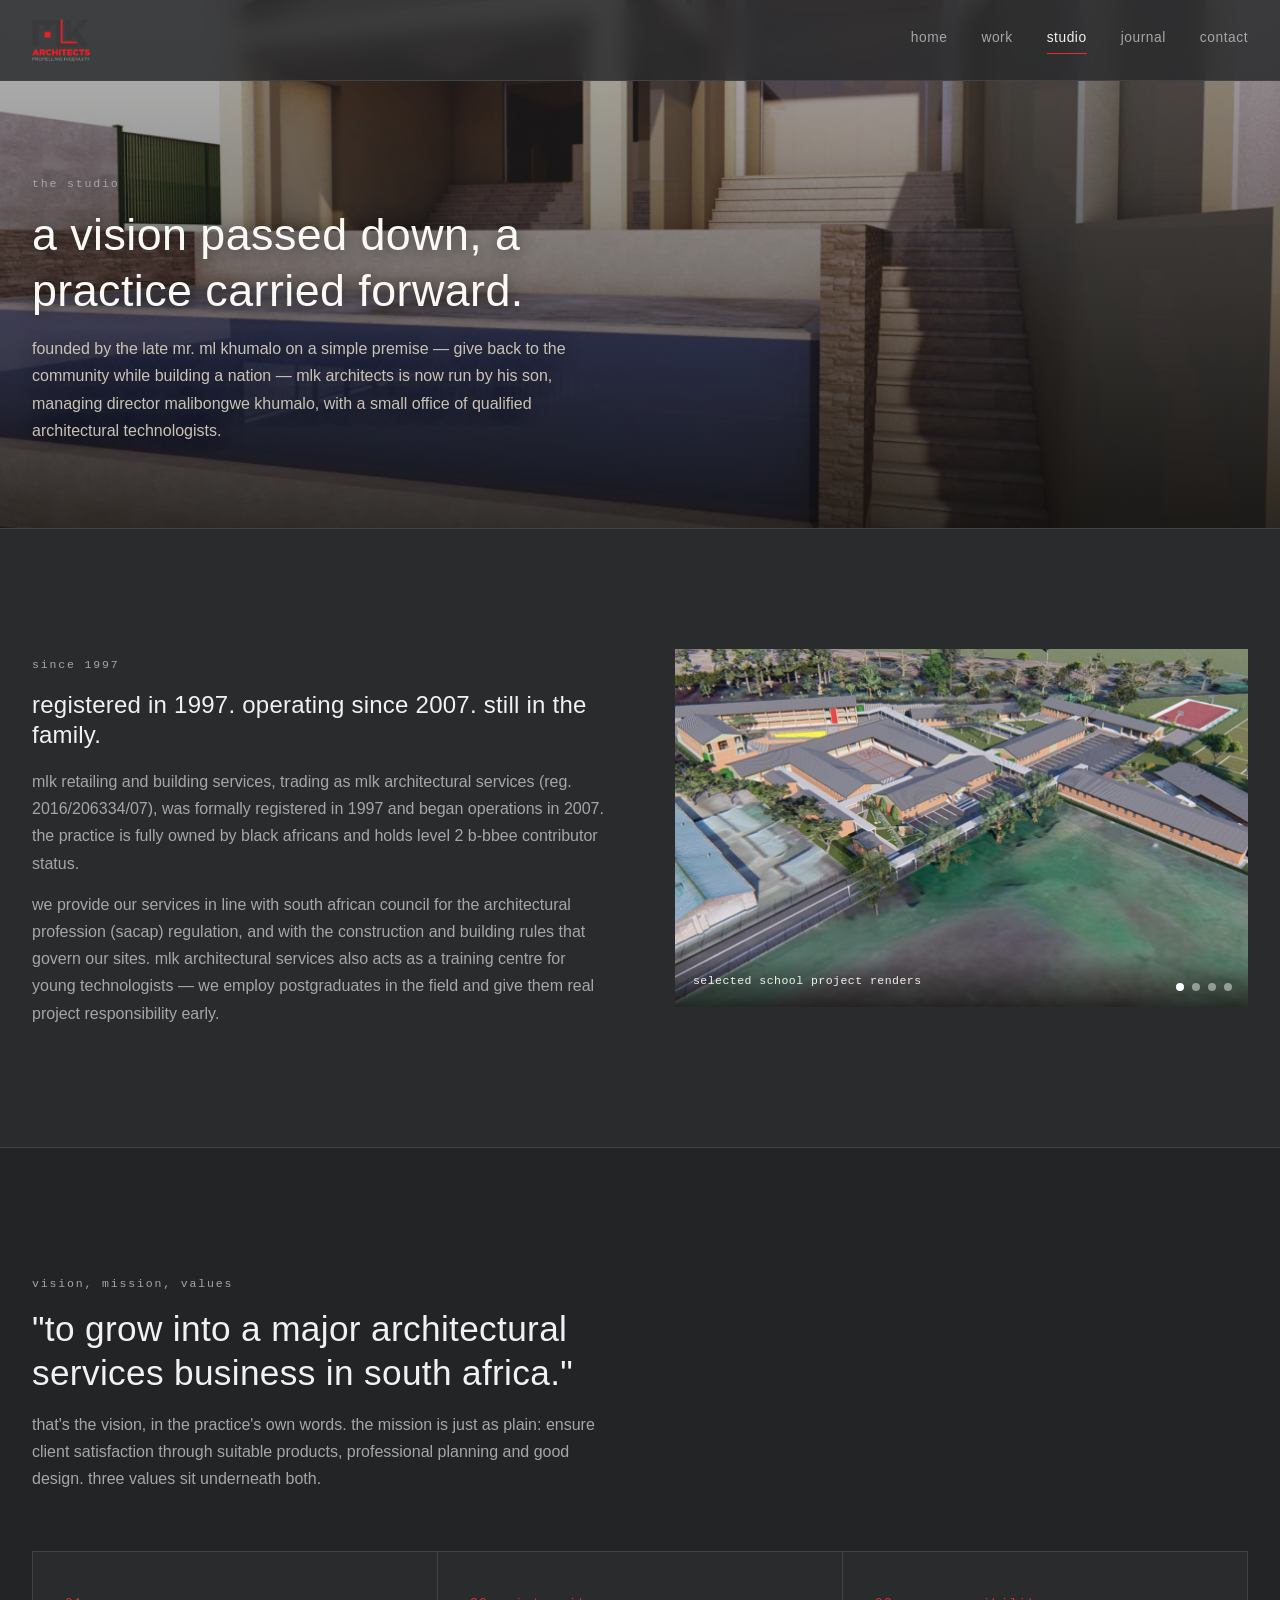
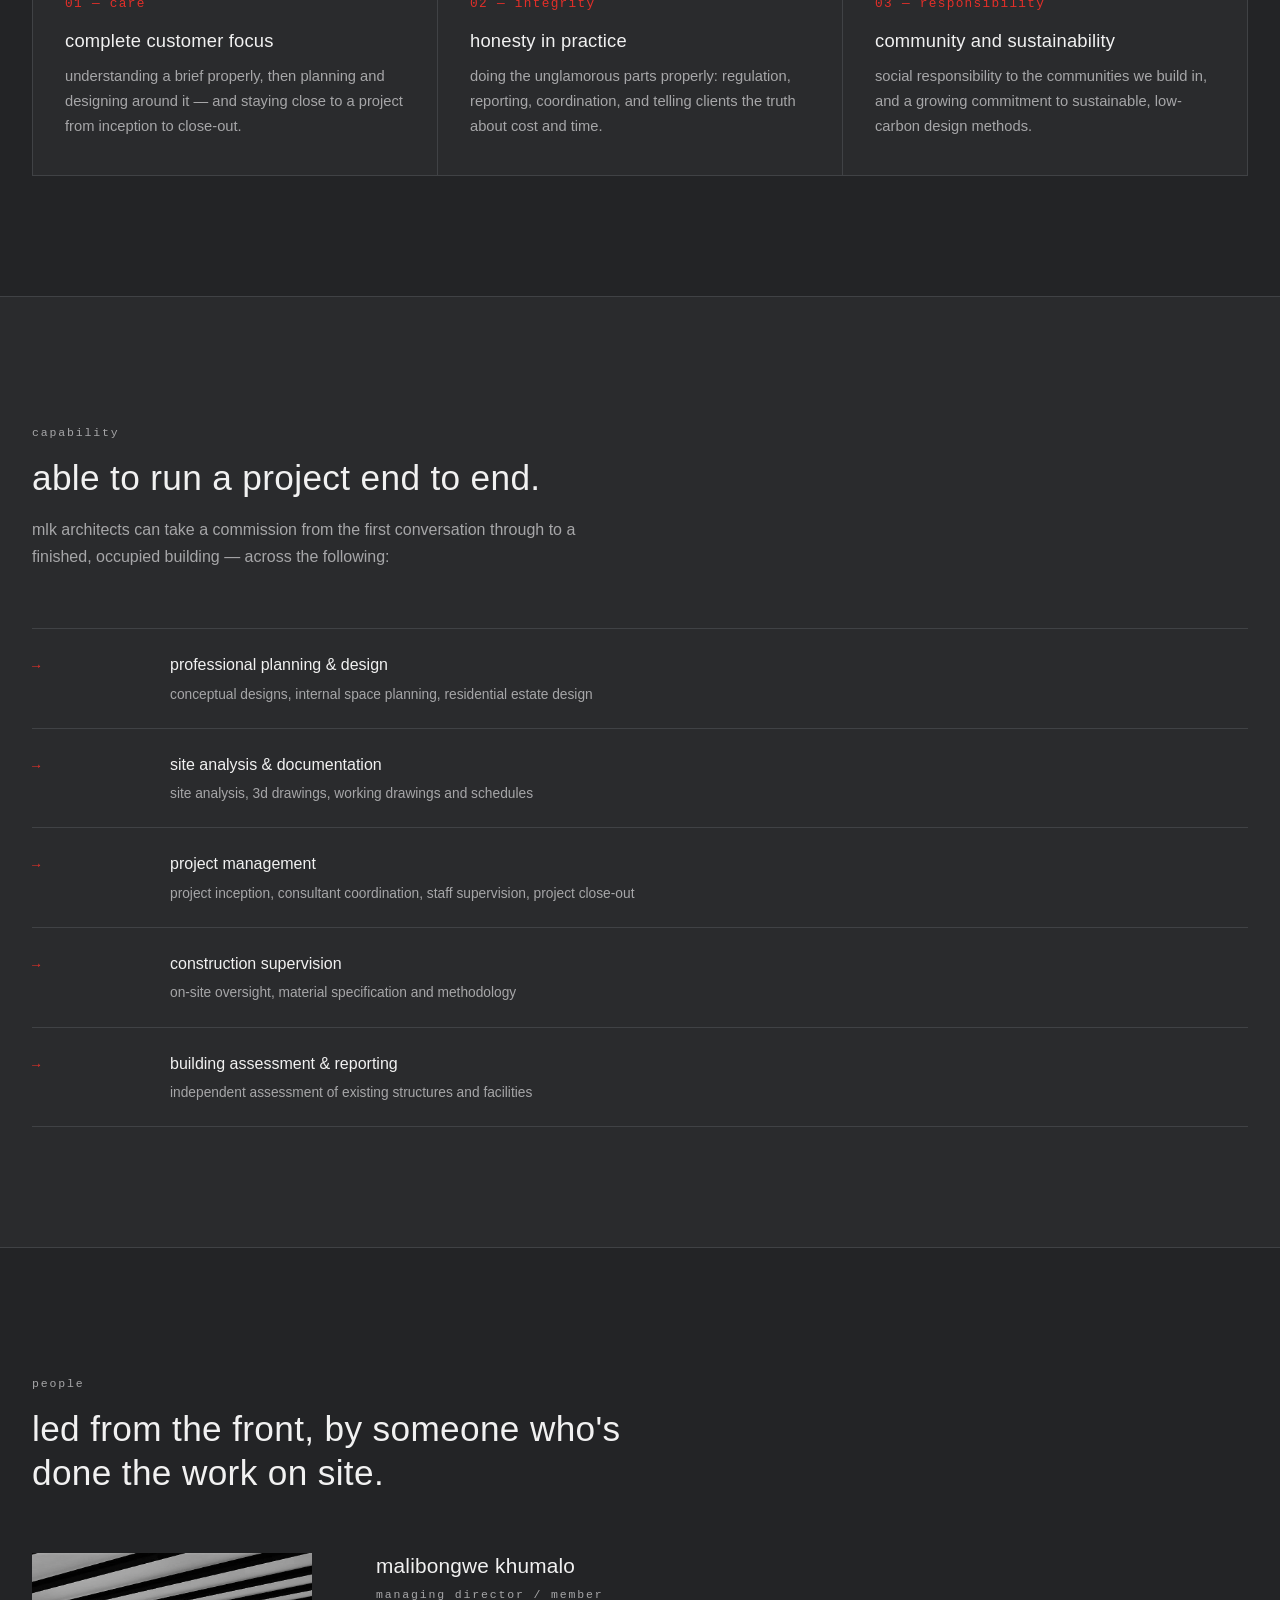
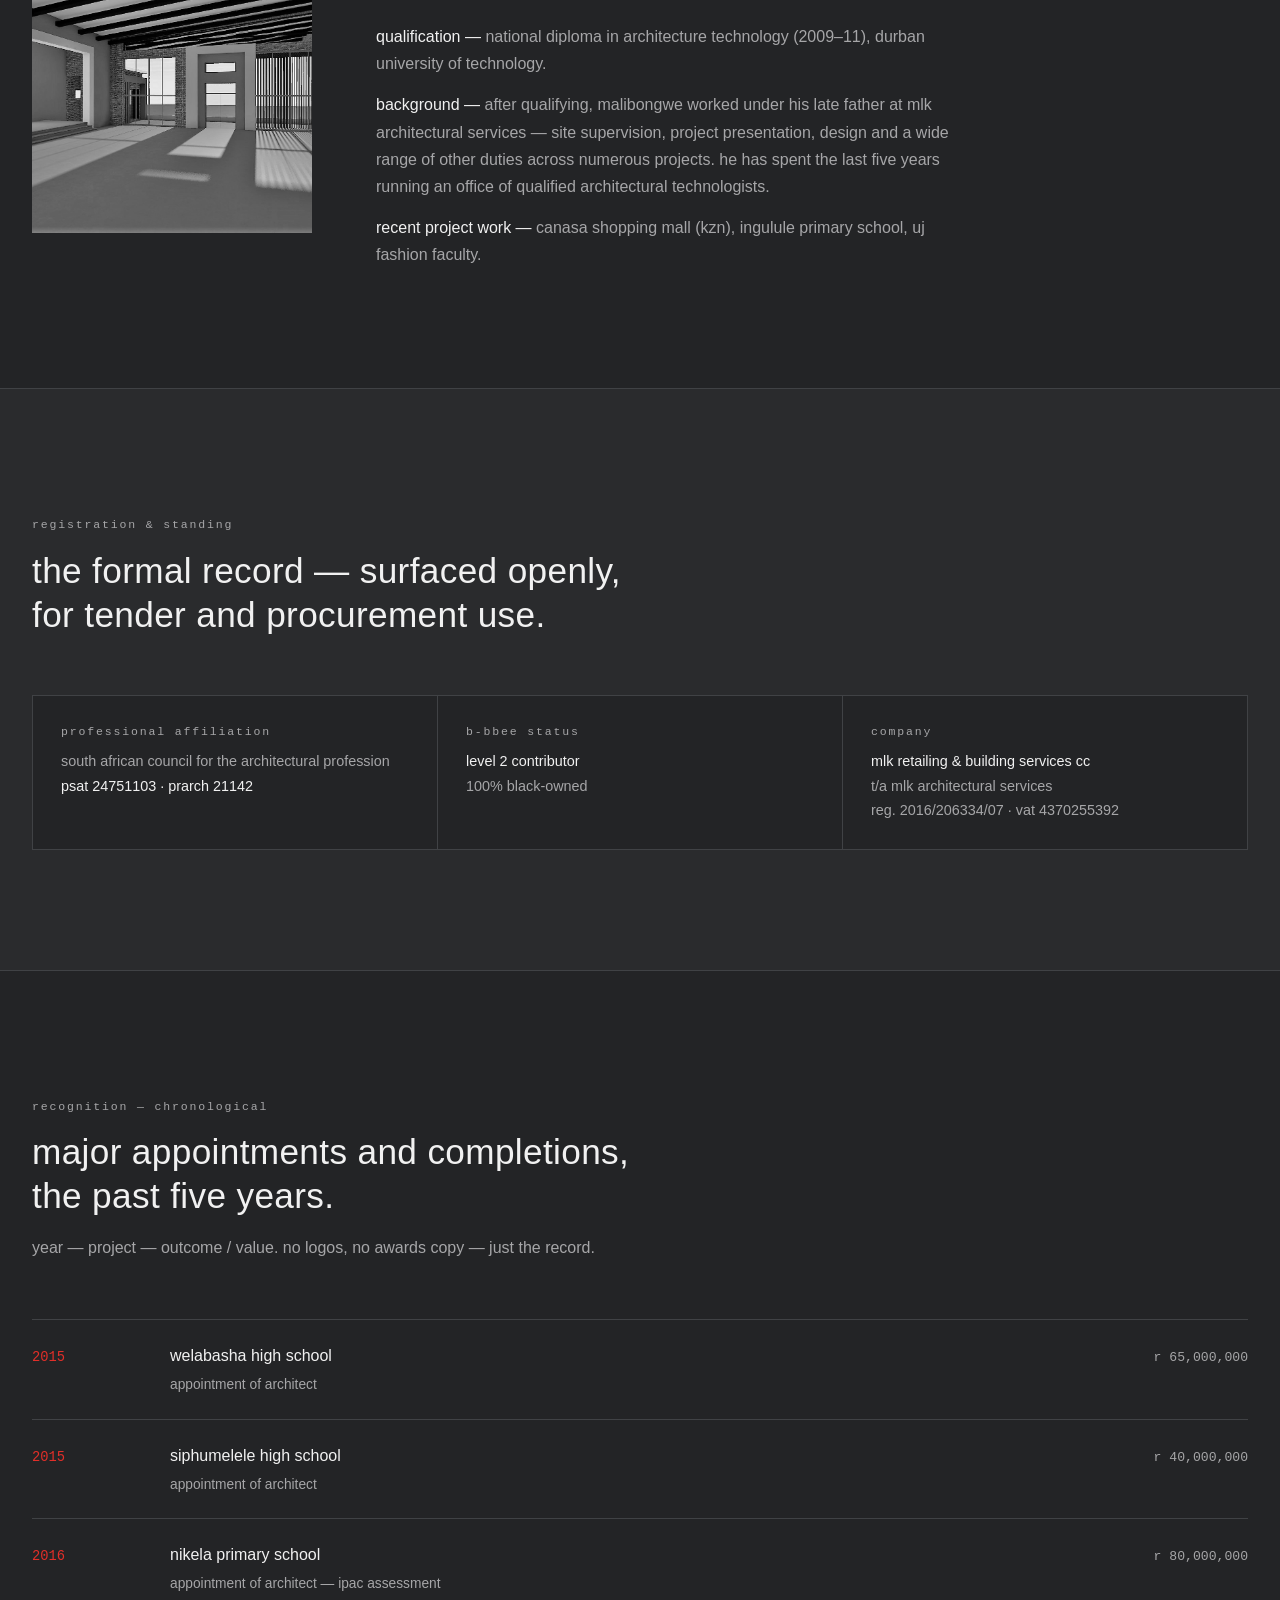
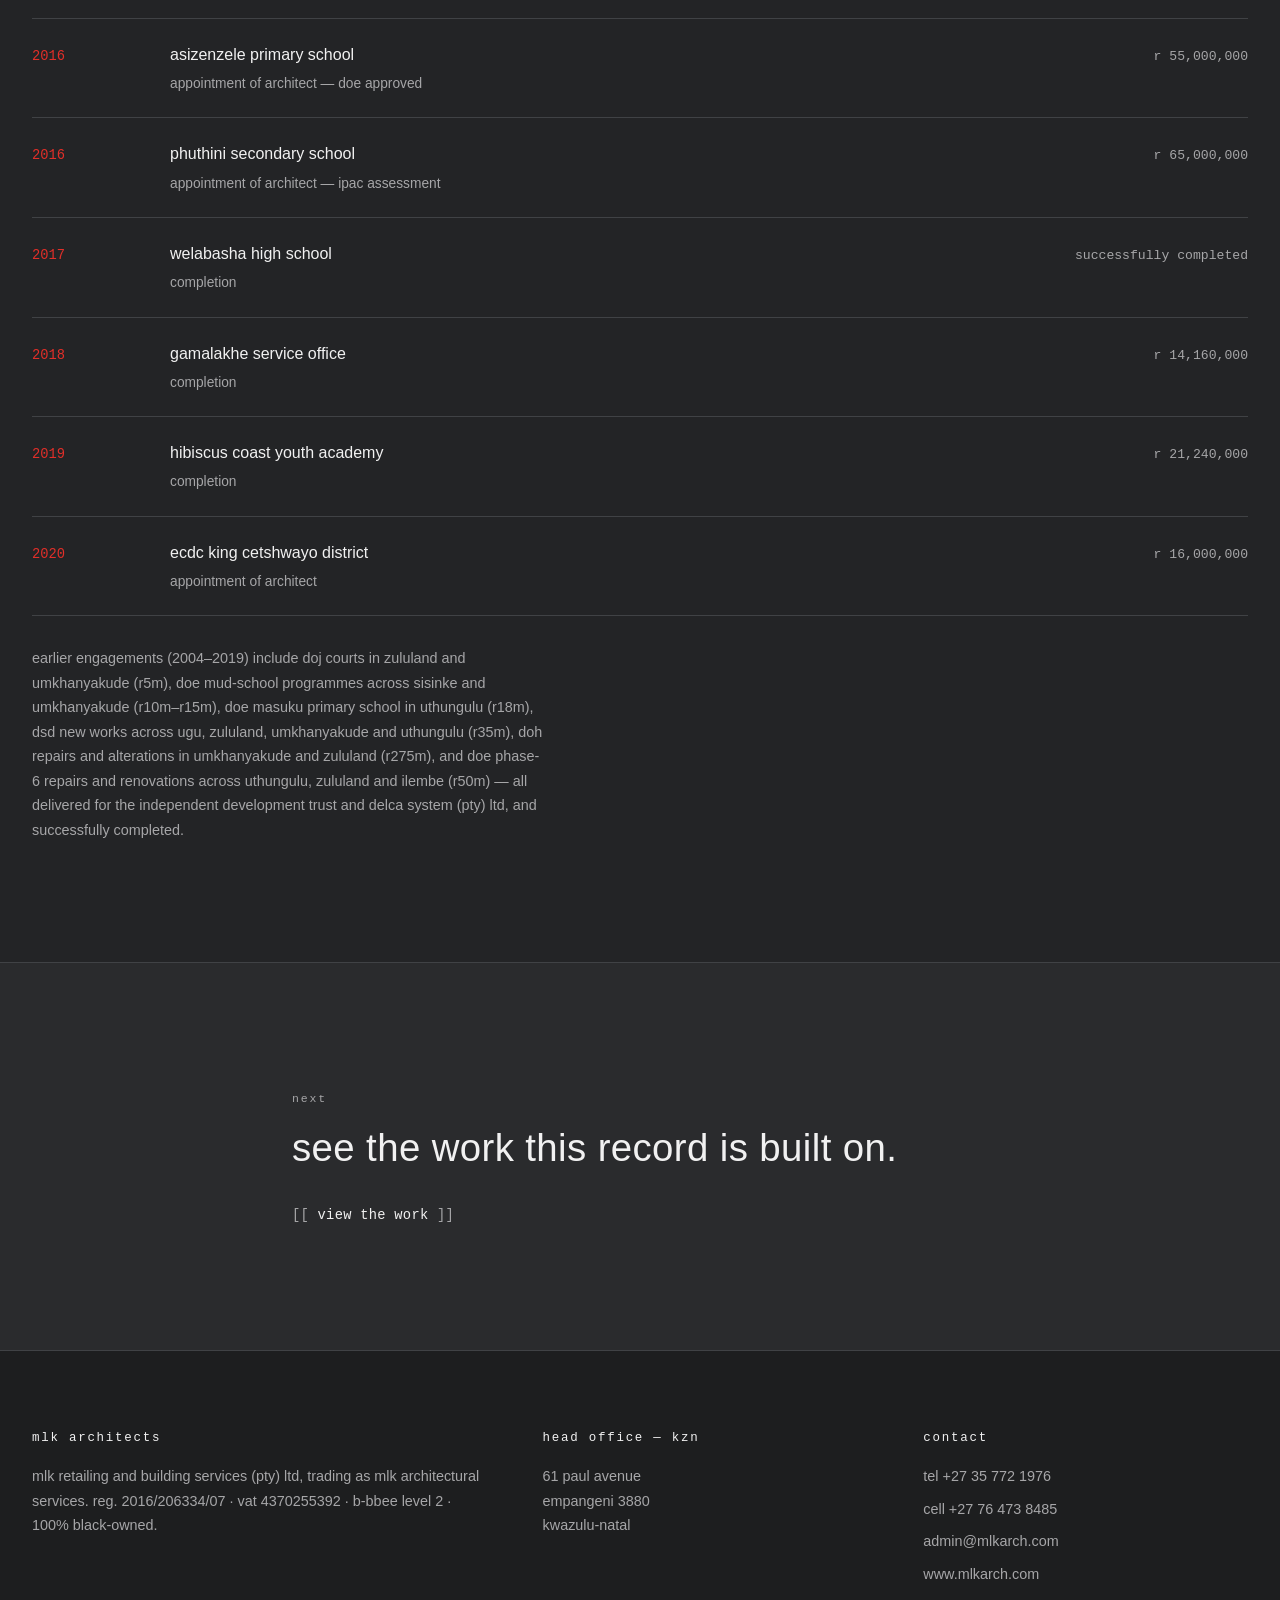
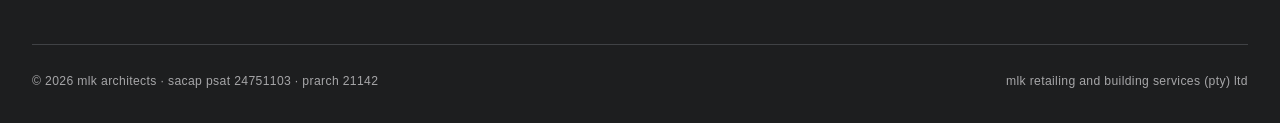
==== about.html @ 95bcbebe "Restore Nikela's original renders; add Phuthini Secondary School case study Co-Authored-By: Claude O" ====
<!DOCTYPE html>
<html lang="en">
<head>
<meta charset="UTF-8">
<meta name="viewport" content="width=device-width, initial-scale=1.0">
<title>studio — mlk architects</title>
<meta name="description" content="mlk architects — studio history, values, director profile, registrations and a chronological record of major projects.">
<link rel="stylesheet" href="css/style.css">
</head>
<body>

<header class="site-header">
  <div class="wrap">
    <a href="index.html" class="logo">
      <img src="images/logo.png" alt="mlk architects — propelling ingenuity" class="logo-img" onerror="this.closest('.logo').classList.add('no-logo-img')">
      <span class="logo-text">mlk <span>architects</span></span>
    </a>
    <nav class="nav">
      <a href="index.html">home</a>
      <a href="projects.html">work</a>
      <a href="about.html" class="active">studio</a>
      <a href="journal.html">journal</a>
      <a href="contact.html">contact</a>
    </nav>
    <button class="nav-toggle" aria-label="toggle navigation">☰</button>
  </div>
</header>

<main>

  <section class="page-hero">
    <img class="hero-bg" src="images/house-pool.jpg" alt="render of a recent mlk architects residential project">
    <div class="wrap">
      <span class="label">the studio</span>
      <h1>a vision passed down, a practice carried forward.</h1>
      <p>founded by the late mr. ml khumalo on a simple premise — give back to the
        community while building a nation — mlk architects is now run by his son,
        managing director malibongwe khumalo, with a small office of qualified
        architectural technologists.</p>
    </div>
  </section>

  <!-- Story -->
  <section>
    <div class="wrap grid-2">
      <div class="reveal">
        <span class="label">since 1997</span>
        <h2 style="margin-top:14px;">registered in 1997. operating since 2007. still in the family.</h2>
        <p style="margin-top:18px; color:var(--muted);">
          mlk retailing and building services, trading as mlk architectural services
          (reg. 2016/206334/07), was formally registered in 1997 and began operations in
          2007. the practice is fully owned by black africans and holds level 2 b-bbee
          contributor status.
        </p>
        <p style="margin-top:14px; color:var(--muted);">
          we provide our services in line with south african council for the architectural
          profession (sacap) regulation, and with the construction and building rules that
          govern our sites. mlk architectural services also acts as a training centre for
          young technologists — we employ postgraduates in the field and give them real
          project responsibility early.
        </p>
      </div>
      <div class="reveal">
        <div class="slideshow" data-interval="4500">
          <div class="slide active"><img src="images/school-aerial.jpg" alt="aerial render of an mlk architects school campus" loading="lazy"></div>
          <div class="slide"><img src="images/school-overview.jpg" alt="overhead render of an mlk architects school campus" loading="lazy"></div>
          <div class="slide"><img src="images/school-courtyard.jpg" alt="courtyard render of an mlk architects school campus" loading="lazy"></div>
          <div class="slide"><img src="images/school-street.jpg" alt="street-level render of an mlk architects school campus" loading="lazy"></div>
          <span class="cap">selected school project renders</span>
          <div class="dots"></div>
        </div>
      </div>
    </div>
  </section>

  <!-- Three values -->
  <section class="section-alt">
    <div class="wrap">
      <div class="section-head reveal">
        <span class="label">vision, mission, values</span>
        <h2>"to grow into a major architectural services business in south africa."</h2>
        <p>that's the vision, in the practice's own words. the mission is just as plain:
          ensure client satisfaction through suitable products, professional planning
          and good design. three values sit underneath both.</p>
      </div>
      <div class="values reveal">
        <div class="value">
          <span class="num">01 — care</span>
          <h3>complete customer focus</h3>
          <p>understanding a brief properly, then planning and designing around it —
            and staying close to a project from inception to close-out.</p>
        </div>
        <div class="value">
          <span class="num">02 — integrity</span>
          <h3>honesty in practice</h3>
          <p>doing the unglamorous parts properly: regulation, reporting, coordination,
            and telling clients the truth about cost and time.</p>
        </div>
        <div class="value">
          <span class="num">03 — responsibility</span>
          <h3>community and sustainability</h3>
          <p>social responsibility to the communities we build in, and a growing
            commitment to sustainable, low-carbon design methods.</p>
        </div>
      </div>
    </div>
  </section>

  <!-- Capability -->
  <section>
    <div class="wrap">
      <div class="section-head reveal">
        <span class="label">capability</span>
        <h2>able to run a project end to end.</h2>
        <p>mlk architects can take a commission from the first conversation through to a
          finished, occupied building — across the following:</p>
      </div>
      <div class="rows reveal">
        <div class="row"><span class="yr">→</span><span class="what">professional planning &amp; design<span class="sub">conceptual designs, internal space planning, residential estate design</span></span><span class="val"></span></div>
        <div class="row"><span class="yr">→</span><span class="what">site analysis &amp; documentation<span class="sub">site analysis, 3d drawings, working drawings and schedules</span></span><span class="val"></span></div>
        <div class="row"><span class="yr">→</span><span class="what">project management<span class="sub">project inception, consultant coordination, staff supervision, project close-out</span></span><span class="val"></span></div>
        <div class="row"><span class="yr">→</span><span class="what">construction supervision<span class="sub">on-site oversight, material specification and methodology</span></span><span class="val"></span></div>
        <div class="row"><span class="yr">→</span><span class="what">building assessment &amp; reporting<span class="sub">independent assessment of existing structures and facilities</span></span><span class="val"></span></div>
      </div>
    </div>
  </section>

  <!-- Director -->
  <section class="section-alt">
    <div class="wrap">
      <div class="section-head reveal">
        <span class="label">people</span>
        <h2>led from the front, by someone who's done the work on site.</h2>
      </div>
      <div class="person reveal">
        <div class="media square">
          <img src="images/church-interior.jpg" alt="interior render of a community hall by mlk architects" loading="lazy">
        </div>
        <div>
          <h3 style="font-size:1.3rem;">malibongwe khumalo</h3>
          <span class="label" style="display:block; margin:6px 0 18px;">managing director / member</span>
          <p style="color:var(--muted);"><strong style="color:var(--ink); font-weight:400;">qualification —</strong>
            national diploma in architecture technology (2009–11), durban university of technology.</p>
          <p style="color:var(--muted); margin-top:14px;"><strong style="color:var(--ink); font-weight:400;">background —</strong>
            after qualifying, malibongwe worked under his late father at mlk architectural
            services — site supervision, project presentation, design and a wide range of
            other duties across numerous projects. he has spent the last five years running
            an office of qualified architectural technologists.</p>
          <p style="color:var(--muted); margin-top:14px;"><strong style="color:var(--ink); font-weight:400;">recent project work —</strong>
            canasa shopping mall (kzn), ingulule primary school, uj fashion faculty.</p>
        </div>
      </div>
    </div>
  </section>

  <!-- Registrations -->
  <section>
    <div class="wrap">
      <div class="section-head reveal">
        <span class="label">registration &amp; standing</span>
        <h2>the formal record — surfaced openly, for tender and procurement use.</h2>
      </div>
      <div class="regs reveal">
        <div class="reg">
          <span class="label">professional affiliation</span>
          <p>south african council for the architectural profession<br>
            <strong>psat 24751103 · prarch 21142</strong></p>
        </div>
        <div class="reg">
          <span class="label">b-bbee status</span>
          <p><strong>level 2 contributor</strong><br>100% black-owned</p>
        </div>
        <div class="reg">
          <span class="label">company</span>
          <p><strong>mlk retailing &amp; building services cc</strong><br>
            t/a mlk architectural services<br>reg. 2016/206334/07 · vat 4370255392</p>
        </div>
      </div>
    </div>
  </section>

  <!-- Recognition / track record — chronological, no badges -->
  <section class="section-alt">
    <div class="wrap">
      <div class="section-head reveal">
        <span class="label">recognition — chronological</span>
        <h2>major appointments and completions, the past five years.</h2>
        <p>year — project — outcome / value. no logos, no awards copy — just the record.</p>
      </div>
      <div class="rows reveal">
        <div class="row"><span class="yr">2015</span><span class="what">welabasha high school<span class="sub">appointment of architect</span></span><span class="val">r 65,000,000</span></div>
        <div class="row"><span class="yr">2015</span><span class="what">siphumelele high school<span class="sub">appointment of architect</span></span><span class="val">r 40,000,000</span></div>
        <div class="row"><span class="yr">2016</span><span class="what">nikela primary school<span class="sub">appointment of architect — ipac assessment</span></span><span class="val">r 80,000,000</span></div>
        <div class="row"><span class="yr">2016</span><span class="what">asizenzele primary school<span class="sub">appointment of architect — doe approved</span></span><span class="val">r 55,000,000</span></div>
        <div class="row"><span class="yr">2016</span><span class="what">phuthini secondary school<span class="sub">appointment of architect — ipac assessment</span></span><span class="val">r 65,000,000</span></div>
        <div class="row"><span class="yr">2017</span><span class="what">welabasha high school<span class="sub">completion</span></span><span class="val">successfully completed</span></div>
        <div class="row"><span class="yr">2018</span><span class="what">gamalakhe service office<span class="sub">completion</span></span><span class="val">r 14,160,000</span></div>
        <div class="row"><span class="yr">2019</span><span class="what">hibiscus coast youth academy<span class="sub">completion</span></span><span class="val">r 21,240,000</span></div>
        <div class="row"><span class="yr">2020</span><span class="what">ecdc king cetshwayo district<span class="sub">appointment of architect</span></span><span class="val">r 16,000,000</span></div>
      </div>
      <p style="color:var(--muted); font-size:0.9rem; margin-top:30px; max-width:64ch;">
        earlier engagements (2004–2019) include doj courts in zululand and umkhanyakude
        (r5m), doe mud-school programmes across sisinke and umkhanyakude (r10m–r15m),
        doe masuku primary school in uthungulu (r18m), dsd new works across ugu, zululand,
        umkhanyakude and uthungulu (r35m), doh repairs and alterations in umkhanyakude and
        zululand (r275m), and doe phase-6 repairs and renovations across uthungulu, zululand
        and ilembe (r50m) — all delivered for the independent development trust and delca
        system (pty) ltd, and successfully completed.
      </p>
    </div>
  </section>

  <section>
    <div class="wrap" style="max-width:760px;">
      <span class="label">next</span>
      <h2 style="margin-top:14px; font-size:clamp(1.6rem, 4vw, 2.4rem);">see the work this record is built on.</h2>
      <div style="margin-top:28px;">
        <a class="blink" href="projects.html"><span>view the work</span></a>
      </div>
    </div>
  </section>

</main>

<footer class="site-footer">
  <div class="wrap">
    <div class="footer-grid">
      <div>
        <h4>mlk architects</h4>
        <p>mlk retailing and building services (pty) ltd, trading as mlk architectural
          services. reg. 2016/206334/07 · vat 4370255392 · b-bbee level 2 · 100% black-owned.</p>
      </div>
      <div>
        <h4>head office — kzn</h4>
        <p>61 paul avenue<br>empangeni 3880<br>kwazulu-natal</p>
      </div>
      <div>
        <h4>contact</h4>
        <ul>
          <li>tel +27 35 772 1976</li>
          <li>cell +27 76 473 8485</li>
          <li><a href="mailto:admin@mlkarch.com">admin@mlkarch.com</a></li>
          <li><a href="https://www.mlkarch.com">www.mlkarch.com</a></li>
        </ul>
      </div>
    </div>
    <div class="footer-bottom">
      <span>© 2026 mlk architects · sacap psat 24751103 · prarch 21142</span>
      <span>mlk retailing and building services (pty) ltd</span>
    </div>
  </div>
</footer>

<script src="js/main.js"></script>
</body>
</html>
---- css/style.css ----
/* MLK Architects — design system per SA-practice visual audit:
   photography-led, lowercase type, bracket links, one quiet accent,
   near-black ground, no marketing chrome. */

:root {
  --bg: #2a2b2d;
  --bg-alt: #232426;
  --surface: #313335;
  --ink: #f1f1f1;
  --line: #404245;
  --muted: #a6a6a8;
  --accent: #e22f29;
  --max: 1280px;
}

* { margin: 0; padding: 0; box-sizing: border-box; }
html { scroll-behavior: smooth; }

body {
  font-family: -apple-system, 'Helvetica Neue', Helvetica, Arial, sans-serif;
  font-weight: 300;
  color: var(--ink);
  background: var(--bg);
  line-height: 1.7;
  font-size: 16px;
}

h1, h2, h3, h4 {
  font-weight: 400;
  letter-spacing: 0.01em;
  line-height: 1.25;
  text-transform: lowercase;
  color: var(--ink);
}

p { max-width: 65ch; }
a { color: inherit; text-decoration: none; }
img { max-width: 100%; display: block; }

.wrap { max-width: var(--max); margin: 0 auto; padding: 0 32px; }

.label {
  text-transform: lowercase;
  letter-spacing: 0.16em;
  font-size: 0.72rem;
  color: var(--muted);
  font-family: 'IBM Plex Mono', 'JetBrains Mono', ui-monospace, Menlo, monospace;
}

/* ---------- Bracket link — the signature CTA convention ---------- */
.blink {
  display: inline-block;
  font-family: 'IBM Plex Mono', 'JetBrains Mono', ui-monospace, Menlo, monospace;
  font-size: 0.86rem;
  letter-spacing: 0.02em;
  color: var(--ink);
  position: relative;
  padding: 2px 0;
}
.blink::before { content: "[[ "; color: var(--muted); }
.blink::after { content: " ]]"; color: var(--muted); }
.blink span { border-bottom: 1px solid transparent; transition: border-color 0.2s ease, color 0.2s ease; }
.blink:hover span { border-color: var(--accent); color: var(--accent); }

/* ---------- Header ---------- */
.site-header {
  position: fixed;
  top: 0; left: 0; right: 0;
  z-index: 100;
  background: rgba(42,43,45,0.85);
  backdrop-filter: saturate(140%) blur(10px);
  border-bottom: 1px solid var(--line);
}
.site-header .wrap {
  display: flex;
  align-items: center;
  justify-content: space-between;
  height: 80px;
}
.logo {
  font-size: 1rem;
  letter-spacing: 0.06em;
  text-transform: lowercase;
  font-family: 'IBM Plex Mono', 'JetBrains Mono', ui-monospace, Menlo, monospace;
}
.logo { display: inline-flex; align-items: center; }
.logo-img { height: 42px; width: auto; display: block; }
.logo .logo-text { display: none; }
.logo.no-logo-img .logo-img { display: none; }
.logo.no-logo-img .logo-text { display: inline; color: var(--ink); }
.logo-text span { color: var(--accent); }

.nav { display: flex; gap: 34px; }
.nav a {
  font-size: 0.86rem;
  letter-spacing: 0.04em;
  text-transform: lowercase;
  color: var(--muted);
  position: relative;
  padding-bottom: 4px;
}
.nav a::after {
  content: "";
  position: absolute;
  left: 0; right: 100%; bottom: 0;
  height: 1px;
  background: var(--accent);
  transition: right 0.25s ease;
}
.nav a:hover { color: var(--ink); }
.nav a:hover::after, .nav a.active::after { right: 0; }
.nav a.active { color: var(--ink); }
.nav-toggle { display: none; }

/* ---------- Hero ---------- */
.hero {
  position: relative;
  min-height: 94vh;
  display: flex;
  align-items: flex-end;
  color: #f3f1ec;
  padding-top: 80px;
  overflow: hidden;
}
.hero .hero-bg {
  position: absolute; inset: 0; width: 100%; height: 100%;
  object-fit: cover; z-index: 0;
  filter: grayscale(6%) brightness(0.95);
}
.hero::after {
  content: "";
  position: absolute; inset: 0;
  background: linear-gradient(180deg, rgba(13,12,10,0.05) 0%, rgba(13,12,10,0.30) 55%, rgba(13,12,10,0.72) 100%);
  z-index: 1;
}
.hero-inner { position: relative; z-index: 2; padding-bottom: 100px; max-width: 720px; text-shadow: 0 2px 18px rgba(0,0,0,0.55); }

/* Cinematic auto-playing hero (cross-fade + slow zoom) */
.hero-slides { position: absolute; inset: 0; z-index: 0; overflow: hidden; }
.hero-slides .hero-bg { opacity: 0; will-change: opacity, transform; animation: heroCycle 24s linear infinite; }
.hero-slides .hero-bg:nth-child(1) { animation-delay: 0s; }
.hero-slides .hero-bg:nth-child(2) { animation-delay: 6s; }
.hero-slides .hero-bg:nth-child(3) { animation-delay: 12s; }
.hero-slides .hero-bg:nth-child(4) { animation-delay: 18s; }
@keyframes heroCycle {
  0%   { opacity: 0; transform: scale(1.02); }
  3%   { opacity: 1; }
  22%  { opacity: 1; }
  27%  { opacity: 0; transform: scale(1.13); }
  100% { opacity: 0; transform: scale(1.13); }
}
@media (prefers-reduced-motion: reduce) {
  .hero-slides .hero-bg { animation: none; }
  .hero-slides .hero-bg:first-child { opacity: 1; }
}
.hero h1 {
  font-size: clamp(2rem, 5vw, 3.4rem);
  font-weight: 300;
  margin: 0;
  color: #fbf9f6;
  max-width: 16ch;
}
.hero .label { display: block; margin-bottom: 22px; }
.hero-links { margin-top: 38px; display: flex; gap: 36px; flex-wrap: wrap; }

/* ---------- Sections ---------- */
section { padding: 120px 0; }
.section-head { max-width: 620px; margin-bottom: 58px; }
.section-head h2 { font-size: clamp(1.6rem, 3.4vw, 2.2rem); margin-top: 12px; font-weight: 300; }
.section-head p { color: var(--muted); margin-top: 16px; }

.section-alt { background: var(--bg-alt); border-top: 1px solid var(--line); border-bottom: 1px solid var(--line); }

/* ---------- Grids ---------- */
.grid-2 { display: grid; grid-template-columns: 1fr 1fr; gap: 70px; align-items: start; }
.grid-3 { display: grid; grid-template-columns: repeat(3, 1fr); gap: 1px; background: var(--line); border: 1px solid var(--line); }
.grid-3 > * { background: var(--bg); }

/* ---------- Media ---------- */
.media { position: relative; overflow: hidden; background: var(--surface); }
.media img { width: 100%; height: 100%; object-fit: cover; display: block; filter: grayscale(6%); transition: transform 1.1s cubic-bezier(.2,.7,.2,1), filter 0.5s ease; }
.media:hover img { transform: scale(1.035); filter: grayscale(0%); }
.media.tall { aspect-ratio: 4/5; }
.media.square { aspect-ratio: 1/1; }
.media.wide { aspect-ratio: 16/10; }
.media .cap {
  position: absolute; left: 0; bottom: 0; right: 0;
  padding: 14px 18px;
  font-family: 'IBM Plex Mono', 'JetBrains Mono', ui-monospace, Menlo, monospace;
  font-size: 0.72rem;
  letter-spacing: 0.04em;
  color: #d8d2c6;
  background: linear-gradient(0deg, rgba(10,9,8,0.72), transparent);
}

/* ---------- Image gallery (interior / night strips) ---------- */
.gallery { display: grid; grid-template-columns: repeat(3, 1fr); gap: 10px; margin-top: 14px; }
.gallery .media { aspect-ratio: 4/3; }
.gallery.duo { grid-template-columns: repeat(2, 1fr); }
@media (max-width: 600px) { .gallery, .gallery.duo { grid-template-columns: 1fr 1fr; } }

/* ---------- Rotating slideshow ---------- */
.slideshow { position: relative; aspect-ratio: 16/10; overflow: hidden; background: var(--surface); }
.slideshow .slide { position: absolute; inset: 0; opacity: 0; transition: opacity 1s ease; }
.slideshow .slide.active { opacity: 1; }
.slideshow .slide img { width: 100%; height: 100%; object-fit: cover; display: block; }
.slideshow .cap {
  position: absolute; left: 0; bottom: 0; right: 0; z-index: 2;
  padding: 16px 18px;
  font-family: 'IBM Plex Mono', 'JetBrains Mono', ui-monospace, Menlo, monospace;
  font-size: 0.72rem; letter-spacing: 0.04em; color: #f3f1ec;
  background: linear-gradient(0deg, rgba(10,9,8,0.7), transparent);
}
.slideshow .dots { position: absolute; right: 16px; bottom: 16px; z-index: 3; display: flex; gap: 8px; }
.slideshow .dot { width: 8px; height: 8px; padding: 0; border: none; border-radius: 50%; background: rgba(255,255,255,0.45); cursor: pointer; transition: background 0.2s ease; }
.slideshow .dot.active { background: #fff; }

/* ---------- Map embed ---------- */
.map-embed { position: relative; width: 100%; max-width: 540px; aspect-ratio: 4/3; overflow: hidden; border: 1px solid var(--line); background: var(--surface); }
.map-embed iframe { width: 100%; height: 100%; display: block; border: 0; filter: grayscale(20%); }

/* ---------- Plain text rows (no cards) ---------- */
.rows { border-top: 1px solid var(--line); }
.row {
  display: grid;
  grid-template-columns: 110px 1fr auto;
  gap: 28px;
  align-items: baseline;
  padding: 22px 0;
  border-bottom: 1px solid var(--line);
}
.row .yr { font-family: 'IBM Plex Mono', 'JetBrains Mono', ui-monospace, Menlo, monospace; color: var(--accent); font-size: 0.86rem; }
.row .what { color: var(--ink); }
.row .what .sub { display: block; color: var(--muted); font-size: 0.86rem; margin-top: 4px; }
.row .val { font-family: 'IBM Plex Mono', 'JetBrains Mono', ui-monospace, Menlo, monospace; color: var(--muted); font-size: 0.82rem; text-align: right; white-space: nowrap; }

/* ---------- Studio / values ---------- */
.values { display: grid; grid-template-columns: repeat(3, 1fr); gap: 1px; background: var(--line); border: 1px solid var(--line); margin-top: 40px; }
.value { background: var(--bg); padding: 36px 32px; }
.value .num { font-family: 'IBM Plex Mono', 'JetBrains Mono', ui-monospace, Menlo, monospace; color: var(--accent); font-size: 0.8rem; letter-spacing: 0.1em; }
.value h3 { margin: 14px 0 12px; font-size: 1.15rem; }
.value p { color: var(--muted); font-size: 0.92rem; }

/* ---------- People ---------- */
.person { display: grid; grid-template-columns: 280px 1fr; gap: 64px; align-items: start; }
.person .media img { filter: grayscale(100%); }
.person .media:hover img { filter: grayscale(60%); }

/* ---------- Registrations ---------- */
.regs { display: grid; grid-template-columns: repeat(3, 1fr); gap: 1px; background: var(--line); border: 1px solid var(--line); margin-top: 16px; }
.reg { background: var(--bg-alt); padding: 26px 28px; }
.reg .label { display: block; margin-bottom: 8px; }
.reg p { color: var(--muted); font-size: 0.9rem; }
.reg strong { color: var(--ink); font-weight: 400; }

/* ---------- Sector tags ---------- */
.sectors { display: flex; flex-wrap: wrap; gap: 12px; margin-top: 22px; }
.sector-tag {
  font-family: 'IBM Plex Mono', 'JetBrains Mono', ui-monospace, Menlo, monospace;
  font-size: 0.76rem;
  letter-spacing: 0.04em;
  text-transform: lowercase;
  padding: 9px 18px;
  border: 1px solid var(--line);
  color: var(--muted);
  background: transparent;
  cursor: pointer;
  transition: all 0.2s ease;
}
.sector-tag:hover { border-color: var(--accent); color: var(--accent); }
.sector-tag.active { border-color: var(--accent); color: var(--accent); background: rgba(226,47,41,0.10); }

/* ---------- Case study (project) blocks ---------- */
.case {
  border-bottom: 1px solid var(--line);
  padding: 84px 0;
  display: grid;
  grid-template-columns: 1fr 1.15fr;
  gap: 64px;
  align-items: start;
}
.case:first-child { padding-top: 0; }
.case:last-child { border-bottom: none; padding-bottom: 0; }
.case[hidden] { display: none; }

.case .meta-block { font-family: 'IBM Plex Mono', 'JetBrains Mono', ui-monospace, Menlo, monospace; font-size: 0.78rem; color: var(--muted); margin: 22px 0 28px; line-height: 2; }
.case .meta-block strong { color: var(--ink); font-weight: 400; }
.case h3 { font-size: 1.5rem; margin: 6px 0 6px; max-width: 18ch; }
.case .kicker { color: var(--accent); }

.case .stage {
  margin-top: 26px;
}
.case .stage h4 {
  text-transform: lowercase;
  font-family: 'IBM Plex Mono', 'JetBrains Mono', ui-monospace, Menlo, monospace;
  letter-spacing: 0.16em;
  font-size: 0.7rem;
  color: var(--muted);
  margin-bottom: 8px;
}
.case .stage p { color: var(--ink); font-size: 0.96rem; }
.case .stage + .stage { margin-top: 22px; }

/* ---------- Footer ---------- */
.site-footer {
  background: #1d1e1f;
  color: var(--muted);
  padding: 80px 0 32px;
  border-top: 1px solid var(--line);
}
.footer-grid { display: grid; grid-template-columns: 1.4fr 1fr 1fr; gap: 56px; padding-bottom: 50px; border-bottom: 1px solid var(--line); }
.footer-grid h4 {
  color: var(--ink); font-size: 0.78rem; text-transform: lowercase;
  letter-spacing: 0.14em; margin-bottom: 18px;
  font-family: 'IBM Plex Mono', 'JetBrains Mono', ui-monospace, Menlo, monospace;
}
.footer-grid p, .footer-grid li { font-size: 0.9rem; margin-bottom: 8px; color: var(--muted); }
.footer-grid ul { list-style: none; }
.footer-grid a:hover { color: var(--accent); }
.footer-bottom { display: flex; justify-content: space-between; flex-wrap: wrap; gap: 12px; padding-top: 26px; font-size: 0.76rem; letter-spacing: 0.03em; text-transform: lowercase; }

/* ---------- Contact ---------- */
.contact-grid { display: grid; grid-template-columns: 1fr 1fr; gap: 70px; }
.field { margin-bottom: 24px; }
.field label {
  display: block; font-size: 0.74rem; text-transform: lowercase; letter-spacing: 0.12em;
  color: var(--muted); margin-bottom: 9px;
  font-family: 'IBM Plex Mono', 'JetBrains Mono', ui-monospace, Menlo, monospace;
}
.field input, .field textarea {
  width: 100%; padding: 13px 0; border: none; border-bottom: 1px solid var(--line);
  background: transparent; font: inherit; color: var(--ink);
}
.field textarea { resize: vertical; min-height: 110px; }
.field input:focus, .field textarea:focus { outline: none; border-color: var(--accent); }
.field input::placeholder, .field textarea::placeholder { color: #6b655b; }
.form-note { font-size: 0.82rem; color: var(--muted); margin-top: 18px; max-width: 50ch; }

.info-block { margin-bottom: 30px; }
.info-block h4 {
  text-transform: lowercase; letter-spacing: 0.14em; font-size: 0.74rem; color: var(--muted);
  margin-bottom: 10px; font-family: 'IBM Plex Mono', 'JetBrains Mono', ui-monospace, Menlo, monospace;
}
.info-block p { color: var(--ink); font-size: 0.95rem; }

/* ---------- Page hero (interior pages) ---------- */
.page-hero { position: relative; padding: 168px 0 84px; overflow: hidden; border-bottom: 1px solid var(--line); }
.page-hero .hero-bg { position: absolute; inset: 0; width: 100%; height: 100%; object-fit: cover; z-index: 0; filter: grayscale(8%) brightness(0.82); }
.page-hero::after { content: ""; position: absolute; inset: 0; background: linear-gradient(180deg, rgba(13,12,10,0.12) 0%, rgba(13,12,10,0.40) 55%, rgba(13,12,10,0.78) 100%); z-index: 1; }
.page-hero .wrap { position: relative; z-index: 2; text-shadow: 0 2px 16px rgba(0,0,0,0.55); }
.page-hero h1 { font-size: clamp(1.9rem, 4.4vw, 2.8rem); margin-top: 12px; color: #fbf9f6; font-weight: 300; max-width: 22ch; }
.page-hero p { color: #c9c2b5; max-width: 60ch; margin-top: 16px; }

/* ---------- Journal ---------- */
.journal-list { border-top: 1px solid var(--line); }
.journal-item { padding: 40px 0; border-bottom: 1px solid var(--line); display: grid; grid-template-columns: 140px 1fr; gap: 36px; }
.journal-item .when { font-family: 'IBM Plex Mono', 'JetBrains Mono', ui-monospace, Menlo, monospace; color: var(--muted); font-size: 0.8rem; }
.journal-item .cat { display: inline-block; color: var(--accent); font-family: 'IBM Plex Mono', 'JetBrains Mono', ui-monospace, Menlo, monospace; font-size: 0.7rem; letter-spacing: 0.12em; margin-bottom: 8px; }
.journal-item h3 { font-size: 1.2rem; margin-bottom: 10px; max-width: 30ch; }
.journal-item p { color: var(--muted); font-size: 0.94rem; }

/* ---------- Reveal ---------- */
.reveal { opacity: 0; transform: translateY(26px); transition: opacity 0.7s ease, transform 0.7s ease; }
.reveal.in-view { opacity: 1; transform: translateY(0); }

/* ---------- Responsive ---------- */
@media (max-width: 980px) {
  .grid-2, .grid-3, .values, .regs, .person, .contact-grid, .case, .journal-item { grid-template-columns: 1fr; }
  .case { gap: 28px; padding: 56px 0; }
  .journal-item .when { margin-bottom: 6px; }
}
@media (max-width: 760px) {
  .nav {
    position: fixed; top: 80px; left: 0; right: 0; bottom: 0;
    background: var(--bg); flex-direction: column; padding: 40px 32px; gap: 26px;
    transform: translateX(100%); transition: transform 0.3s ease;
  }
  .nav.open { transform: translateX(0); }
  .nav a { font-size: 1.05rem; }
  .nav-toggle { display: block; background: none; border: none; font-size: 1.5rem; cursor: pointer; color: var(--ink); }
  .row { grid-template-columns: 1fr; gap: 6px; }
  .row .val { text-align: left; }
}
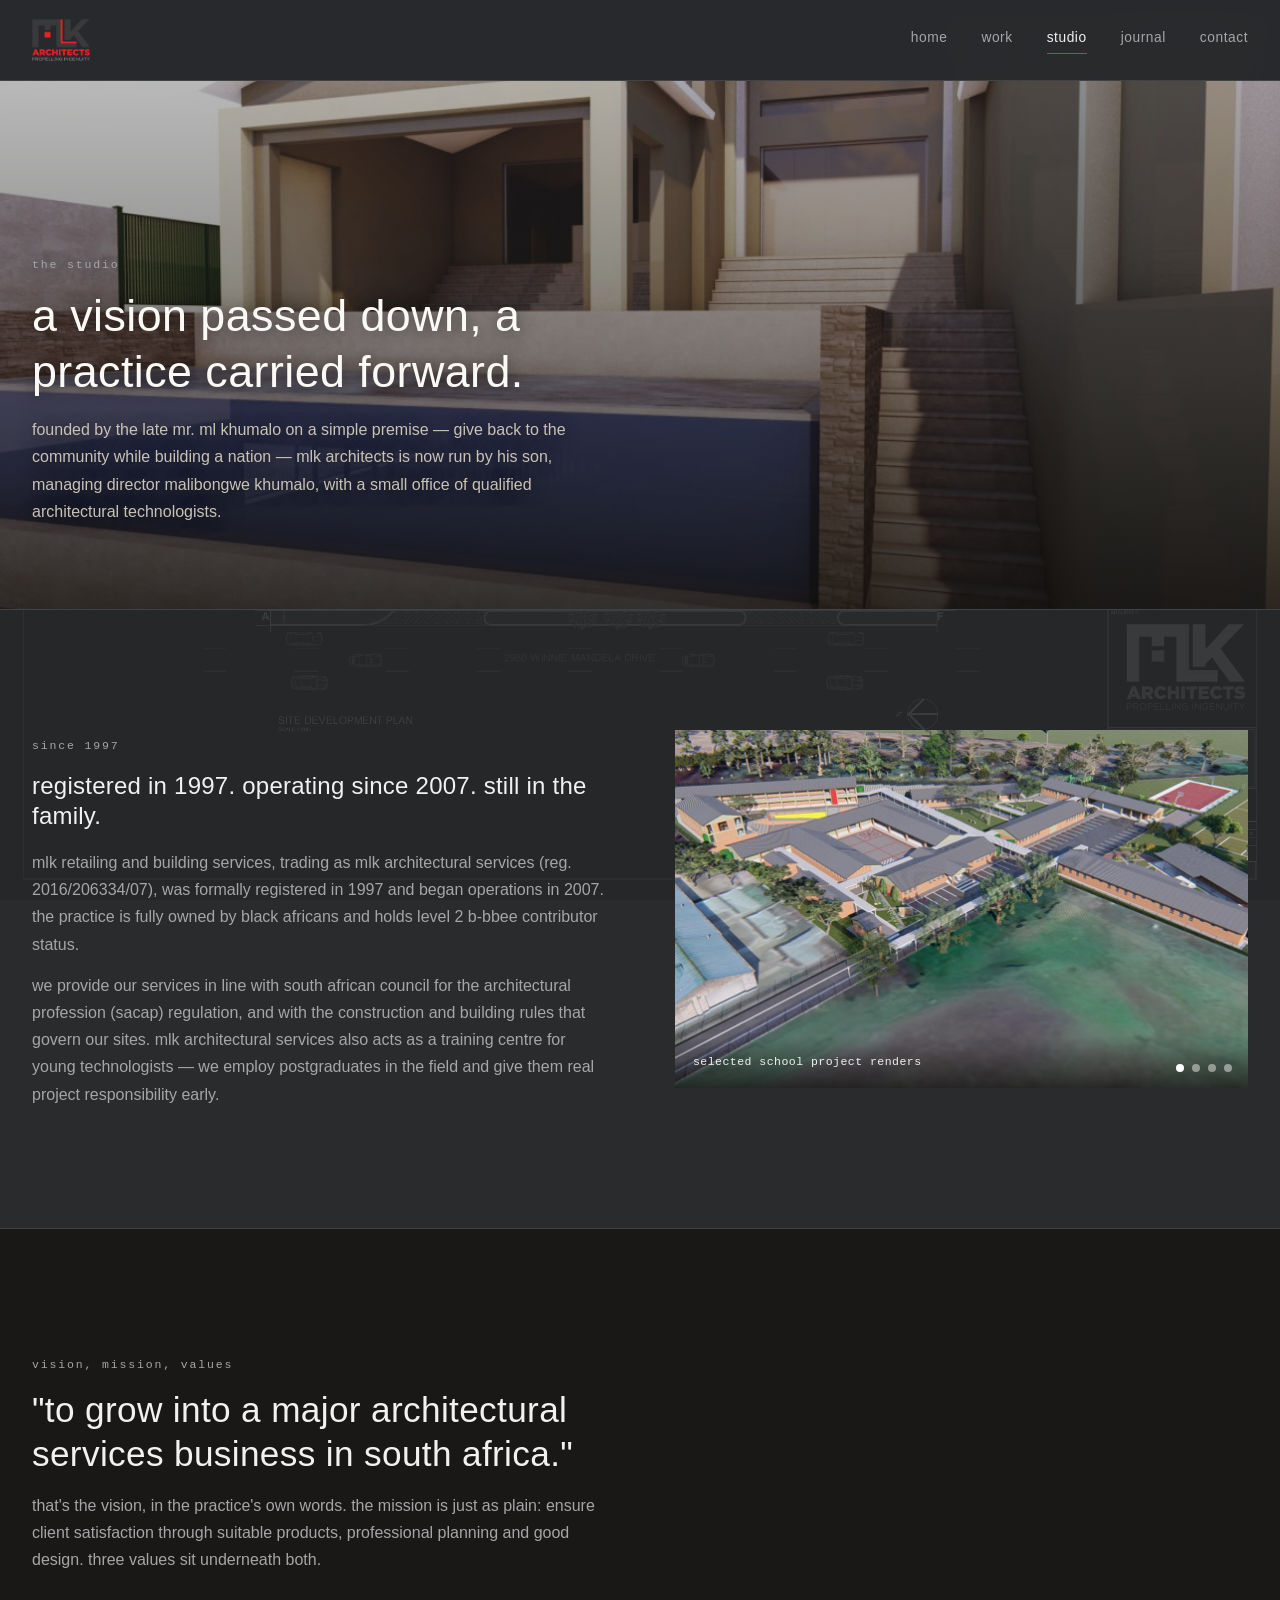
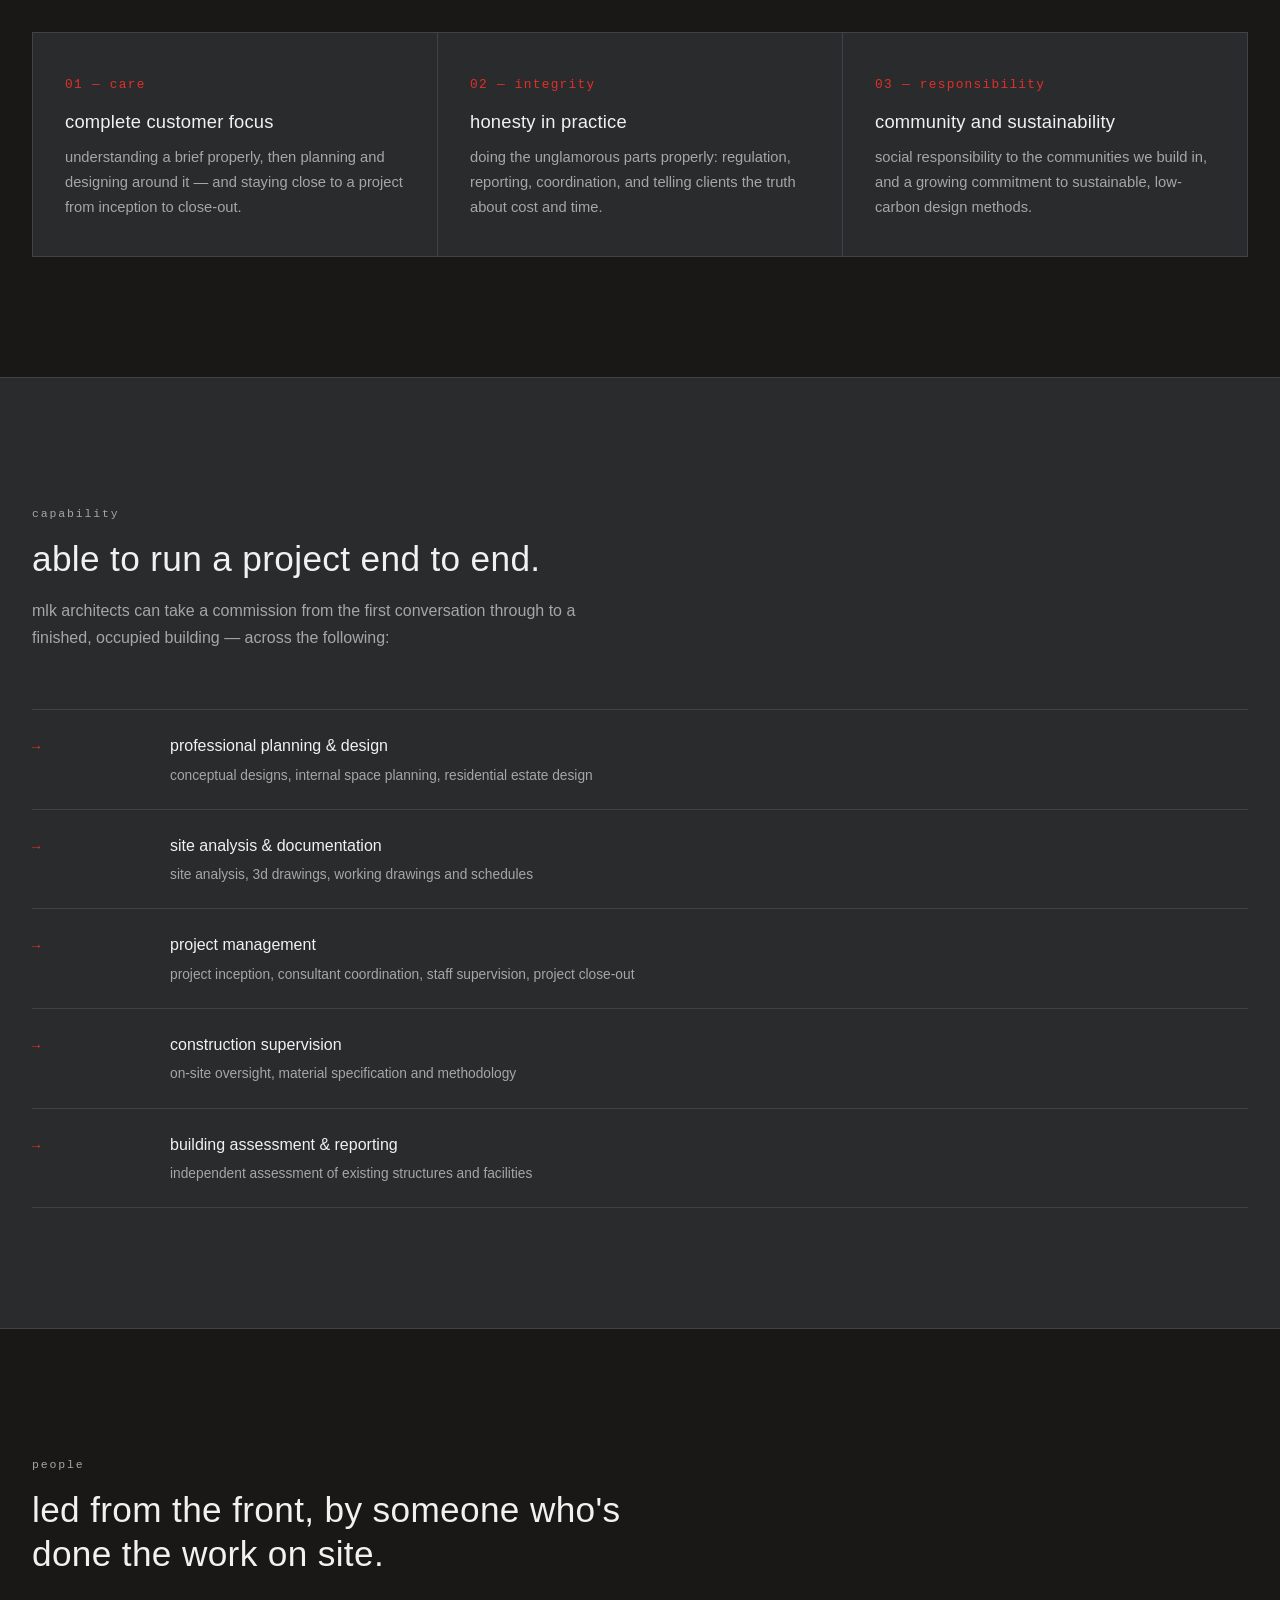
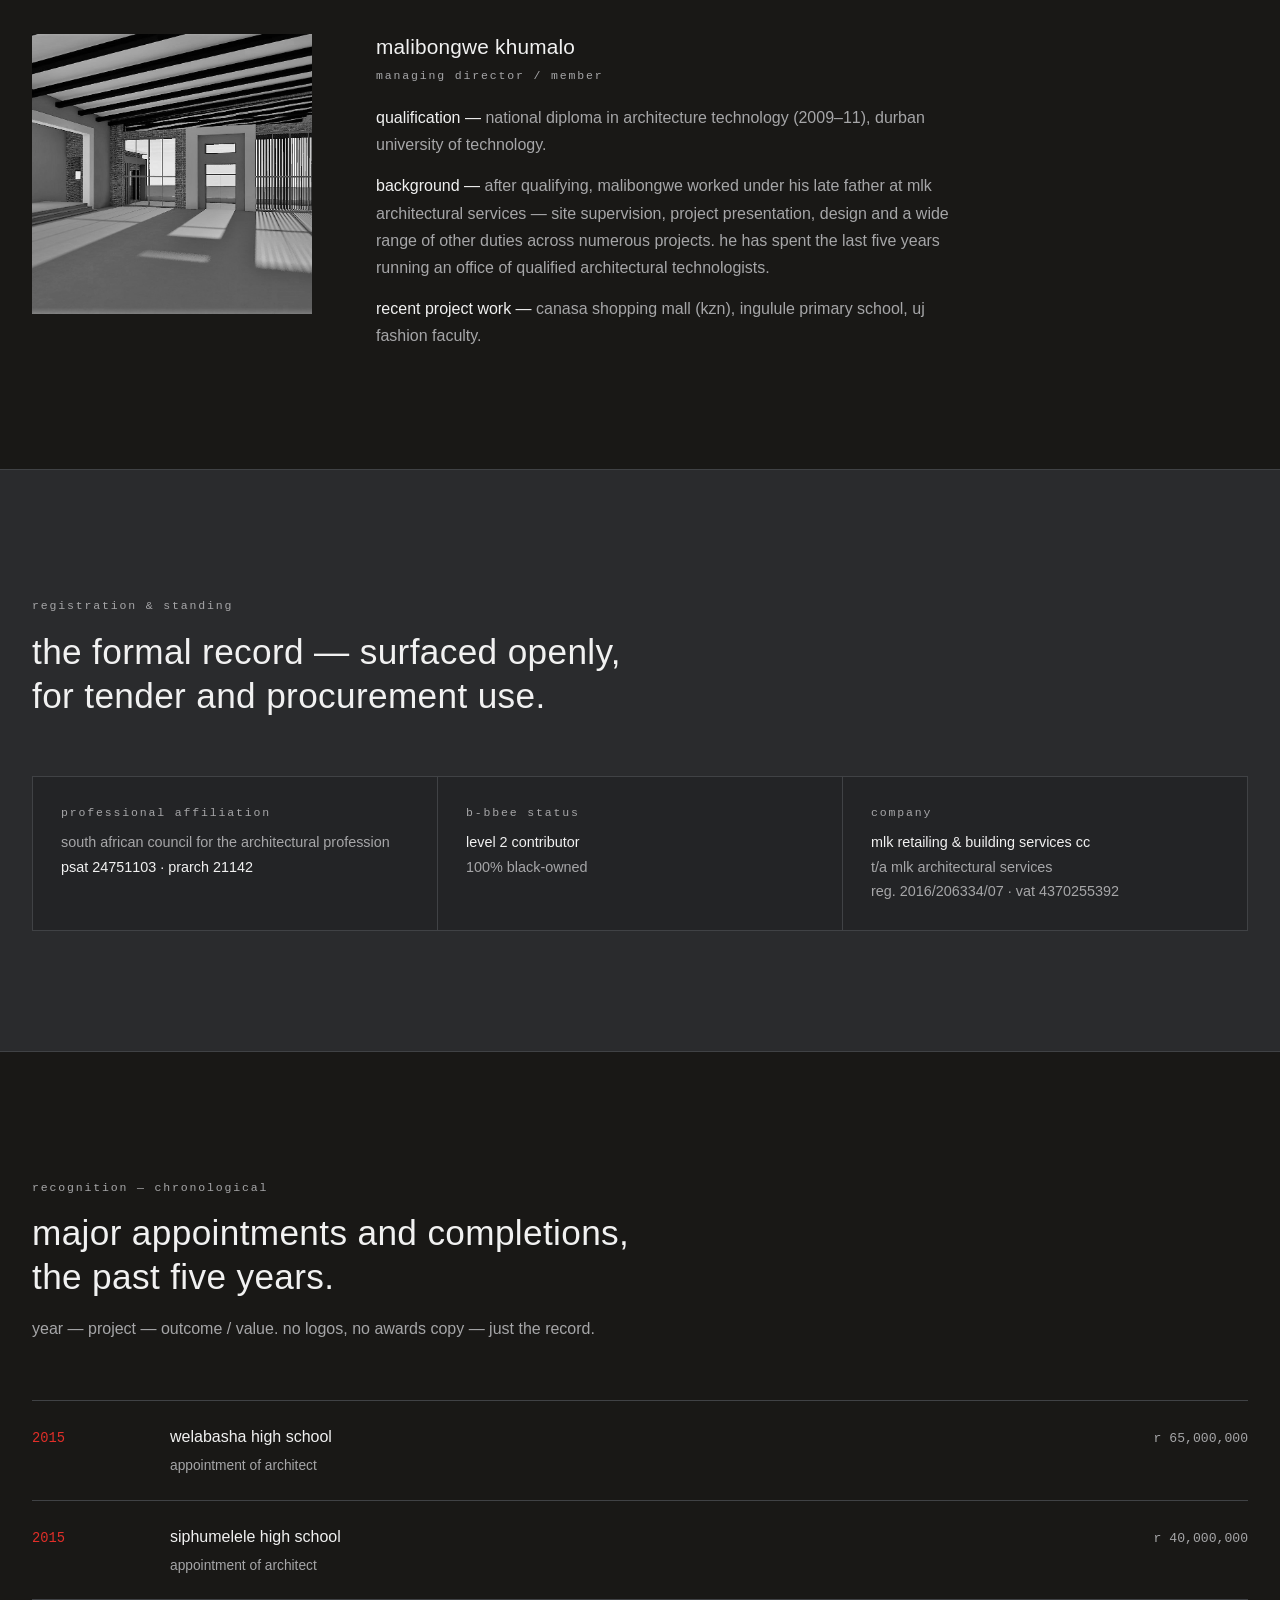
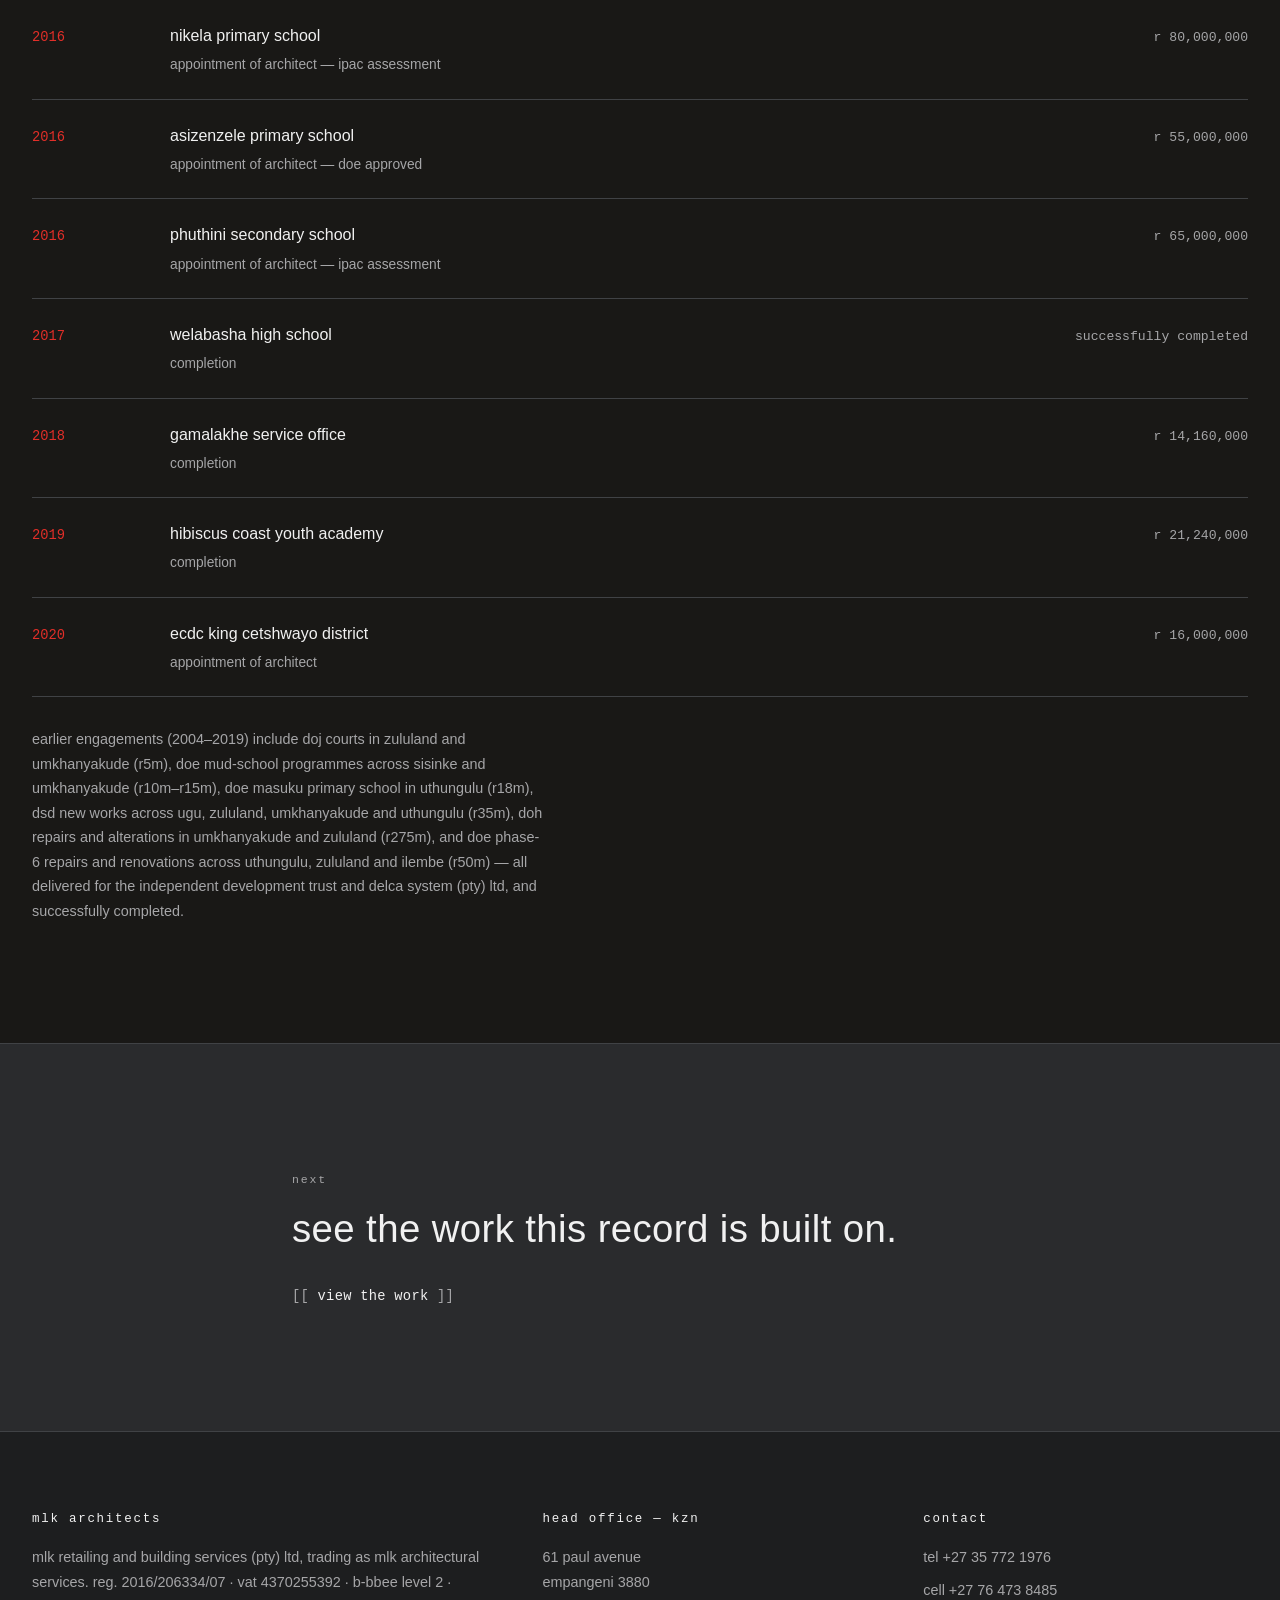
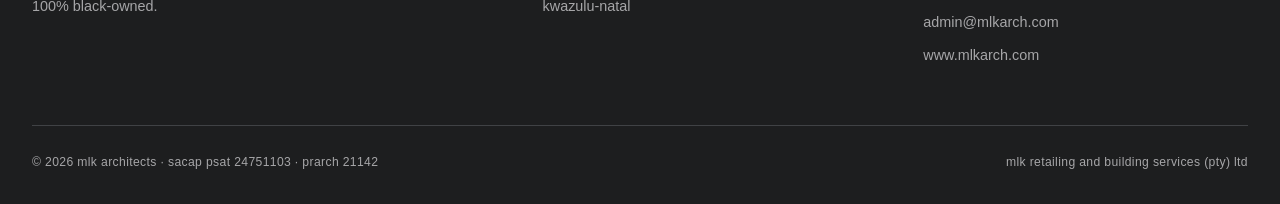
==== commit 515a2fd8: "Add Pantry site-development-plan as subtle wallpaper on studio page Co-Authored-By: Claude Opus 4.8 " ====
--- a/about.html
+++ b/about.html
@@ -6,8 +6,27 @@
 <title>studio — mlk architects</title>
 <meta name="description" content="mlk architects — studio history, values, director profile, registrations and a chronological record of major projects.">
 <link rel="stylesheet" href="css/style.css">
+<style>
+  /* Site-development-plan wallpaper, scoped to the studio page */
+  .studio-wallpaper::before {
+    content: "";
+    position: fixed;
+    inset: 0;
+    background: url("images/pantry-sdp.png") center center / cover no-repeat;
+    filter: invert(1) grayscale(1) contrast(1.05);
+    opacity: 0.08;
+    z-index: 0;
+    pointer-events: none;
+  }
+  .studio-wallpaper .site-header,
+  .studio-wallpaper main,
+  .studio-wallpaper .site-footer { position: relative; z-index: 1; }
+  /* let the drawing show through the plain sections; keep alt sections readable */
+  .studio-wallpaper main > section:not(.section-alt) { background: transparent; }
+  .studio-wallpaper main > section.section-alt { background: rgba(23, 22, 20, 0.88); }
+</style>
 </head>
-<body>
+<body class="studio-wallpaper">
 
 <header class="site-header">
   <div class="wrap">
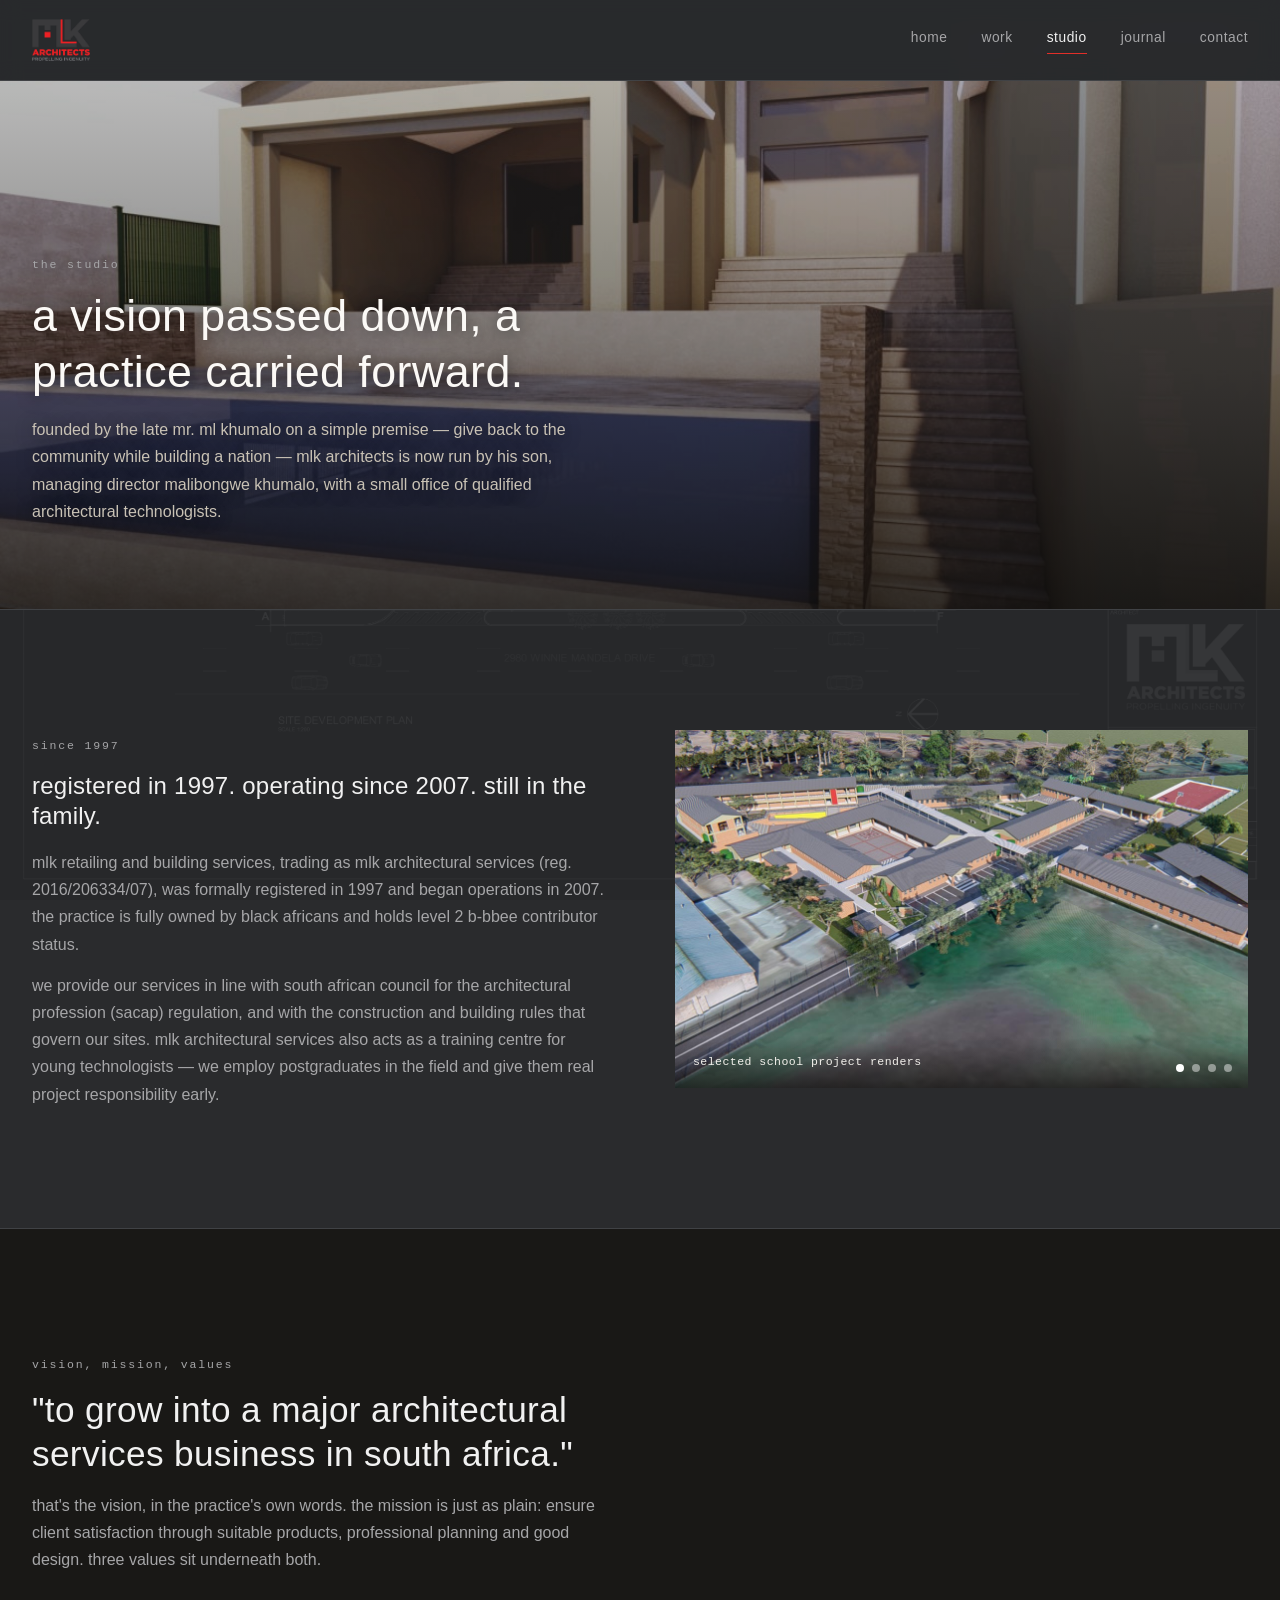
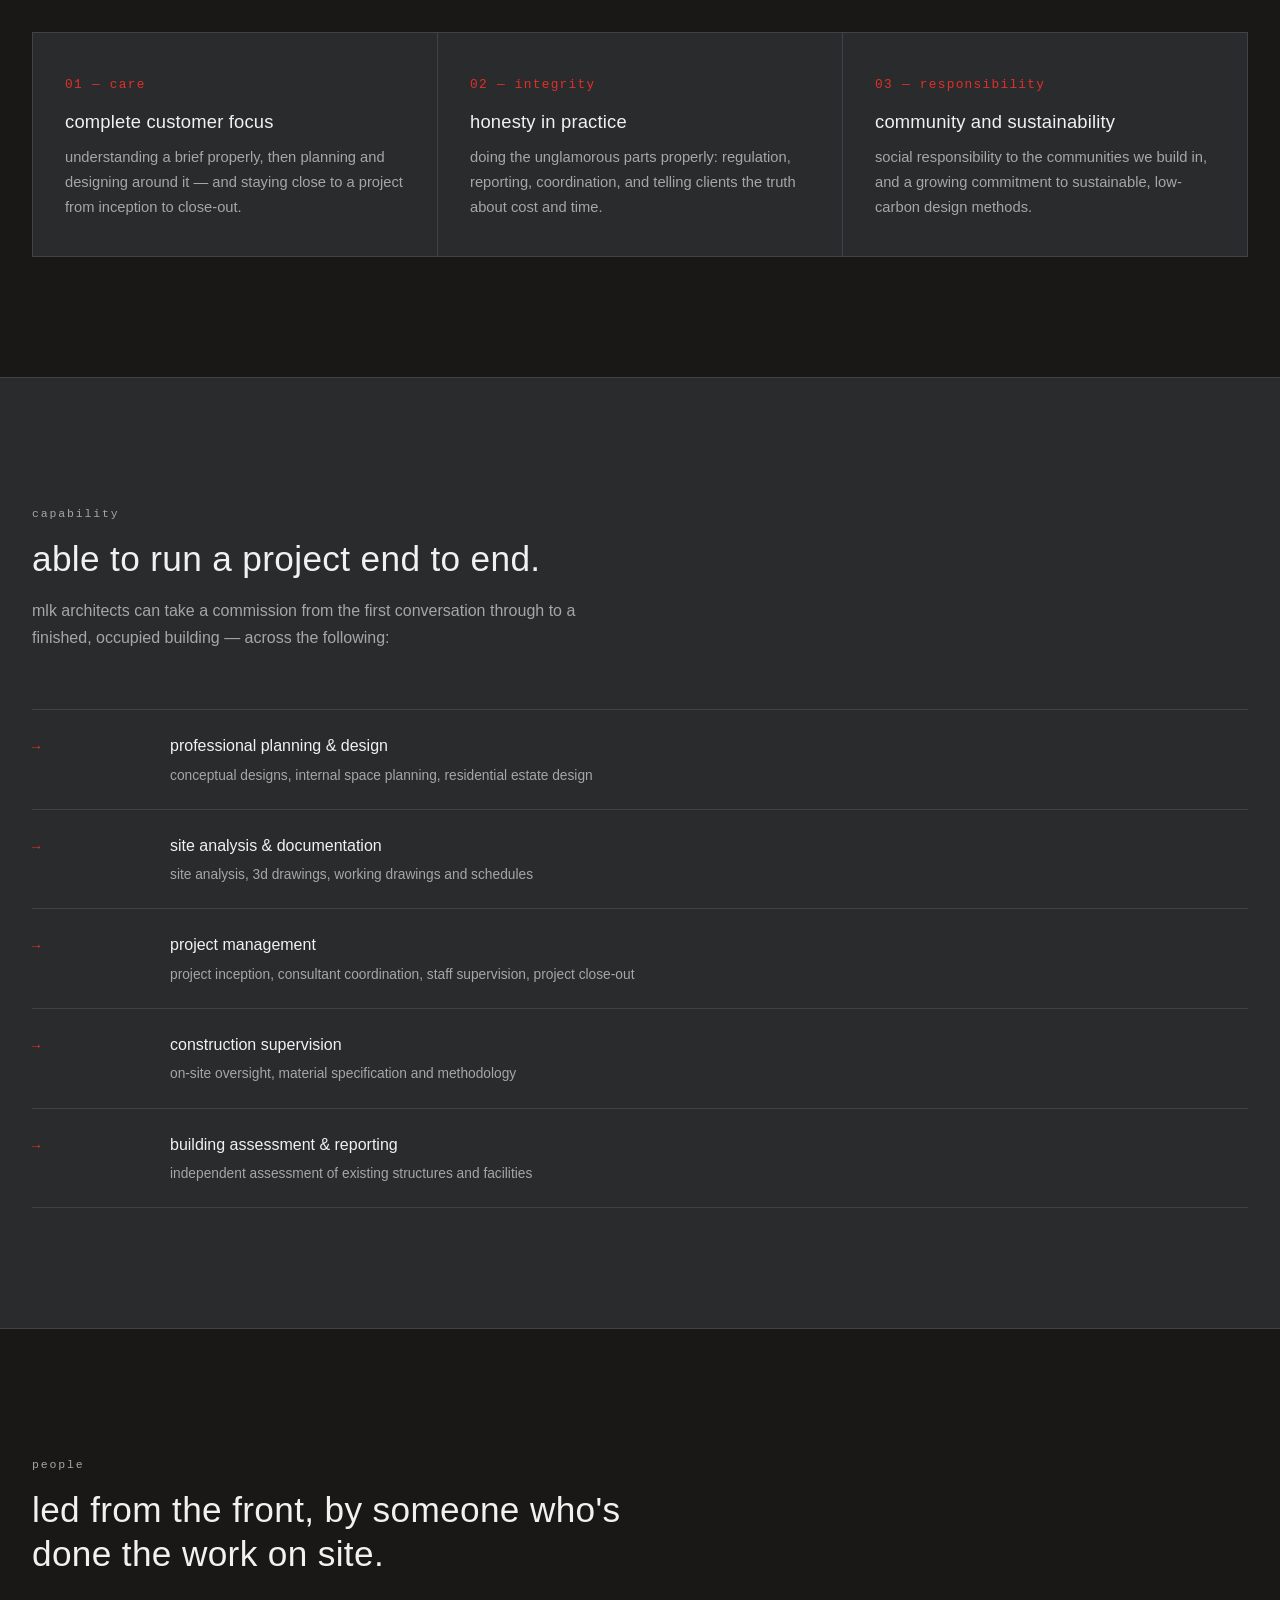
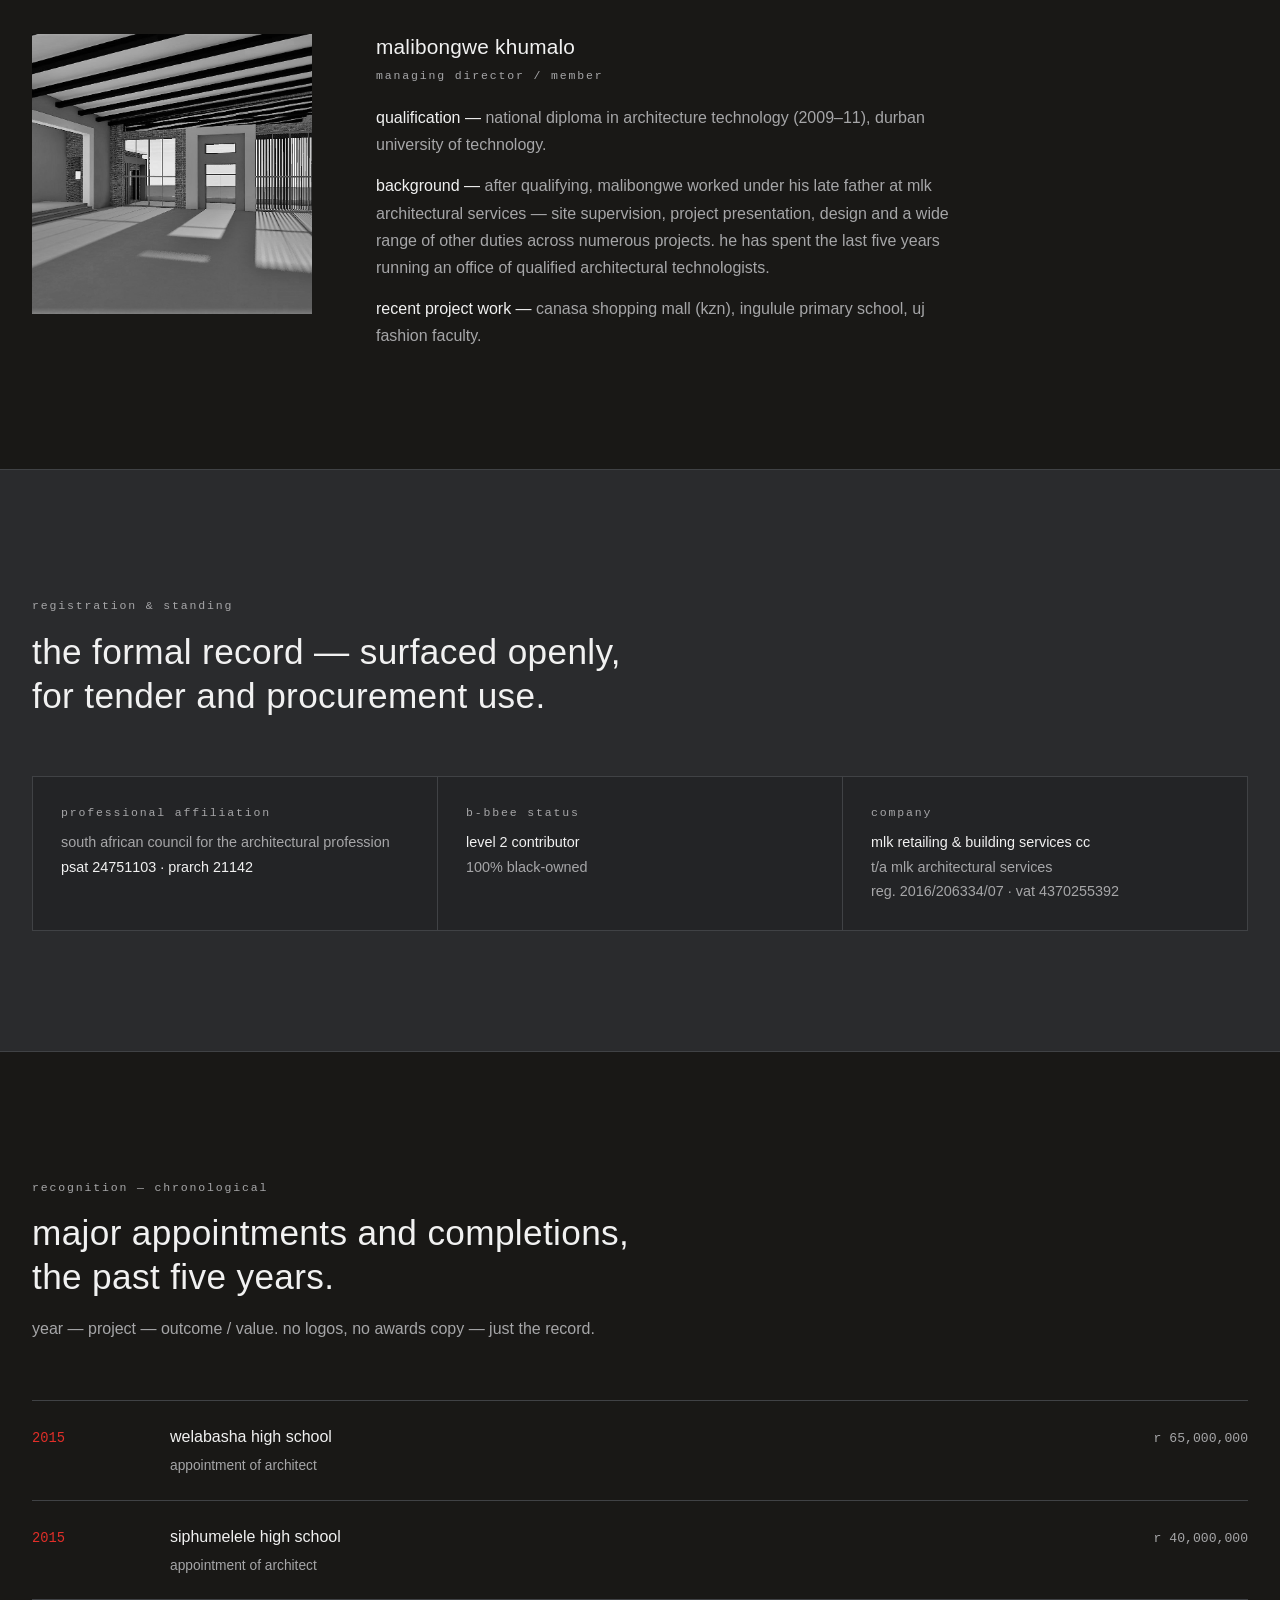
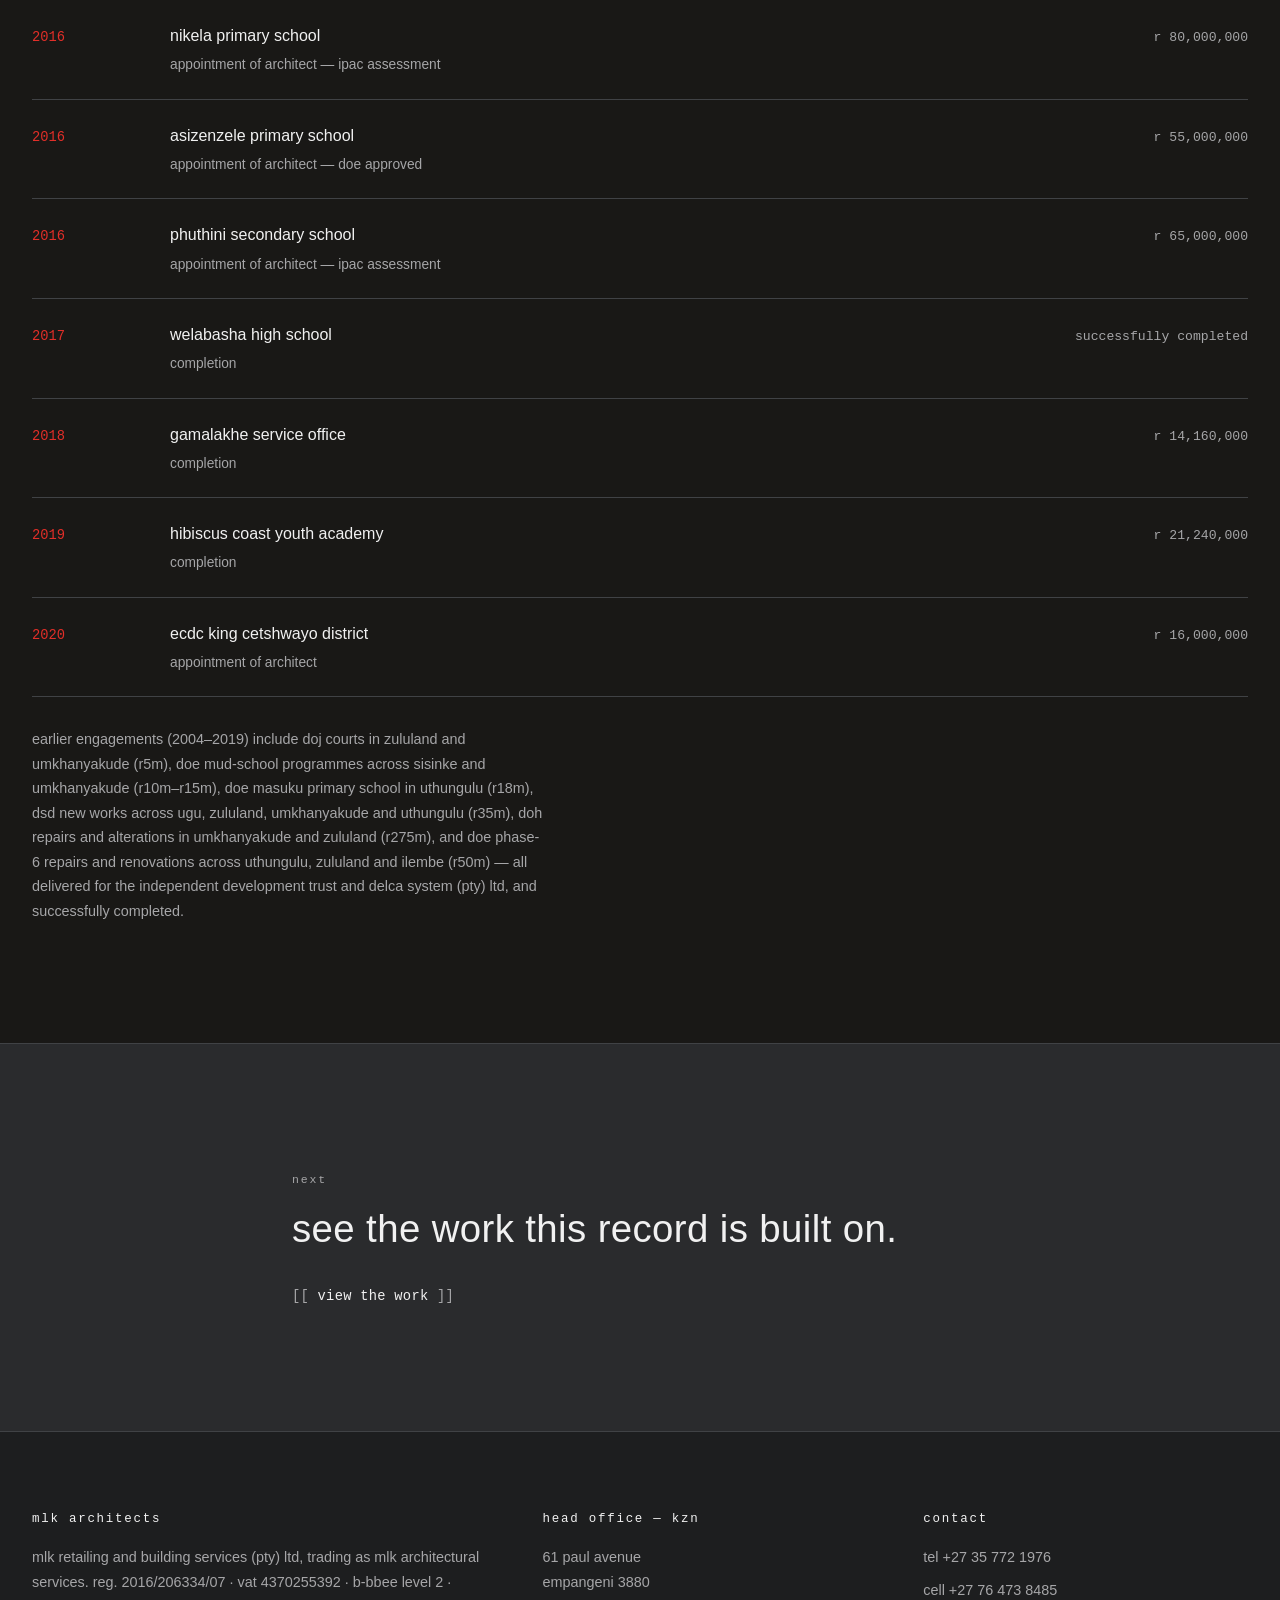
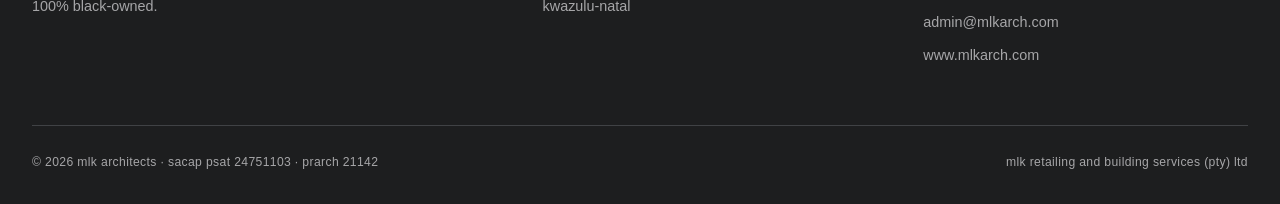
==== commit a0daf022: "Crop Nikela title block out; reduce all wallpaper opacity Co-Authored-By: Claude Opus 4.8 <noreply@a" ====
--- a/about.html
+++ b/about.html
@@ -14,7 +14,7 @@
     inset: 0;
     background: url("images/pantry-sdp.png") center center / cover no-repeat;
     filter: invert(1) grayscale(1) contrast(1.05);
-    opacity: 0.08;
+    opacity: 0.055;
     z-index: 0;
     pointer-events: none;
   }
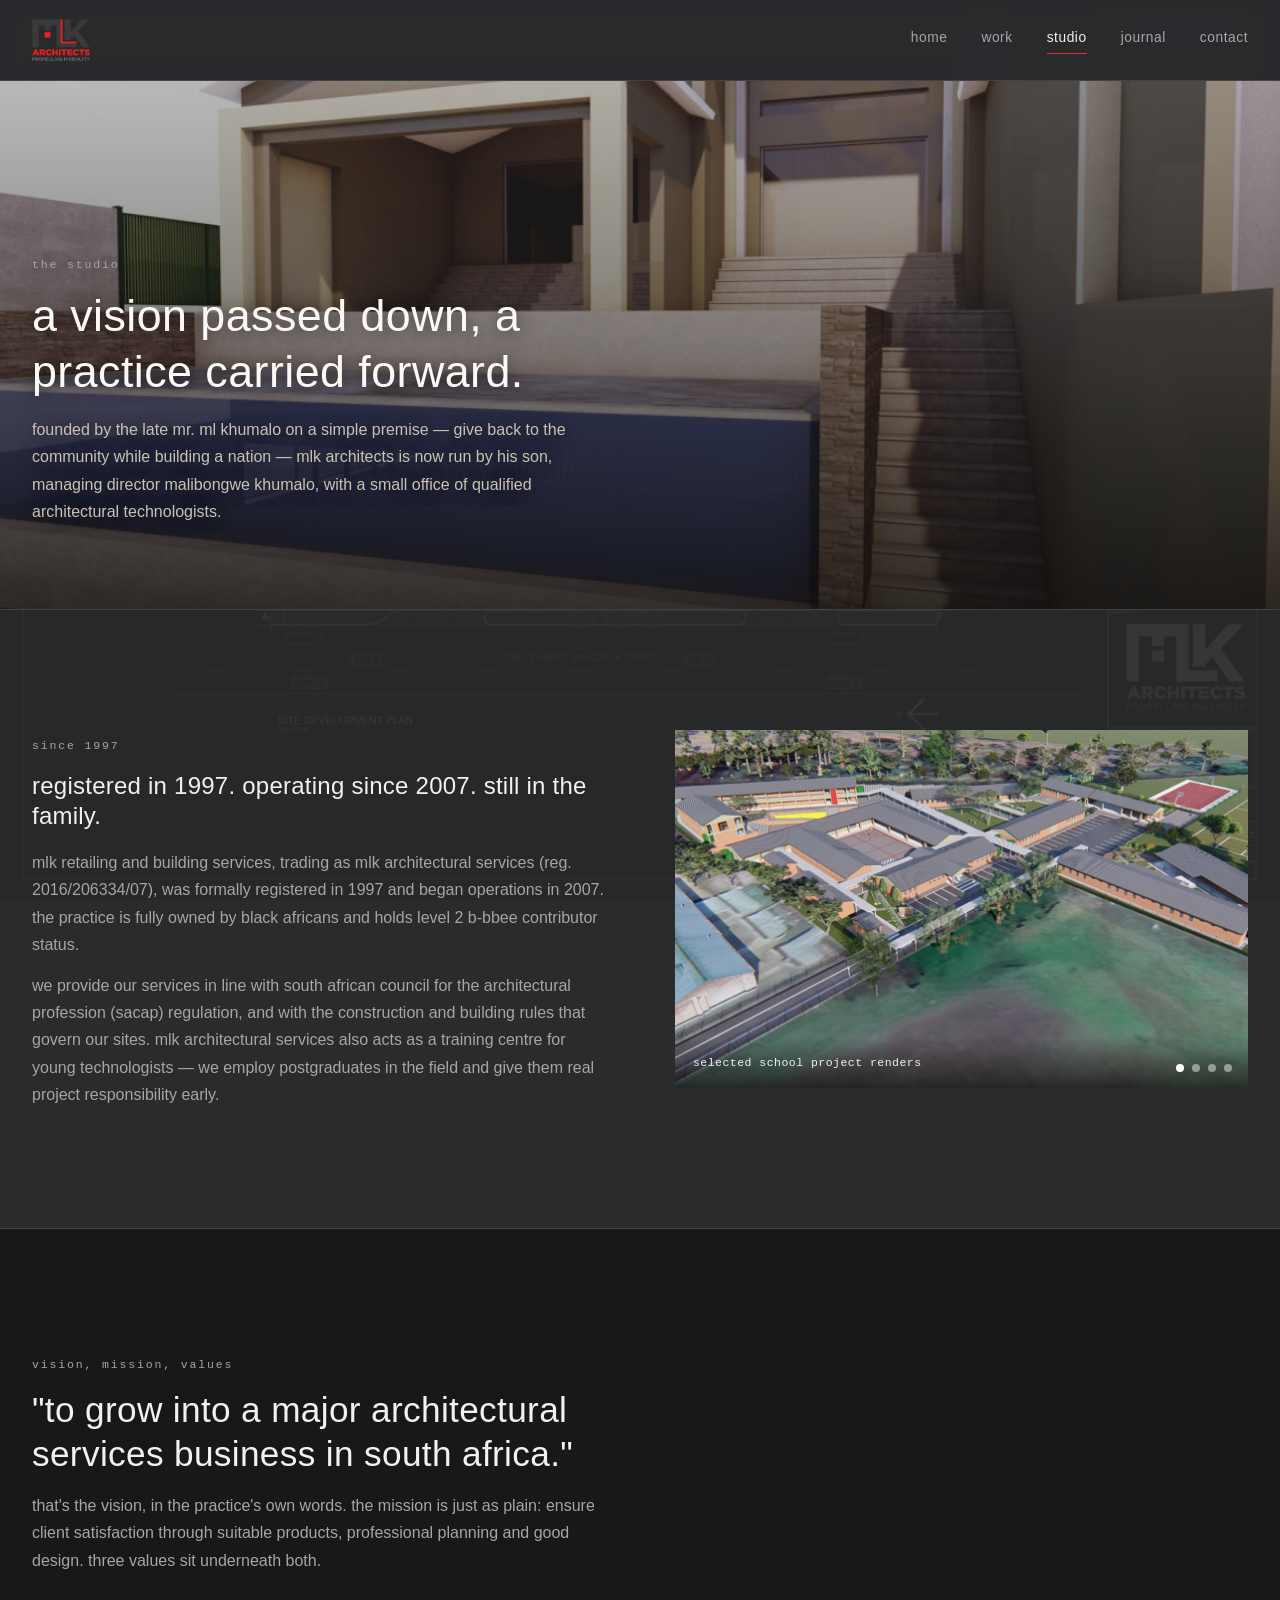
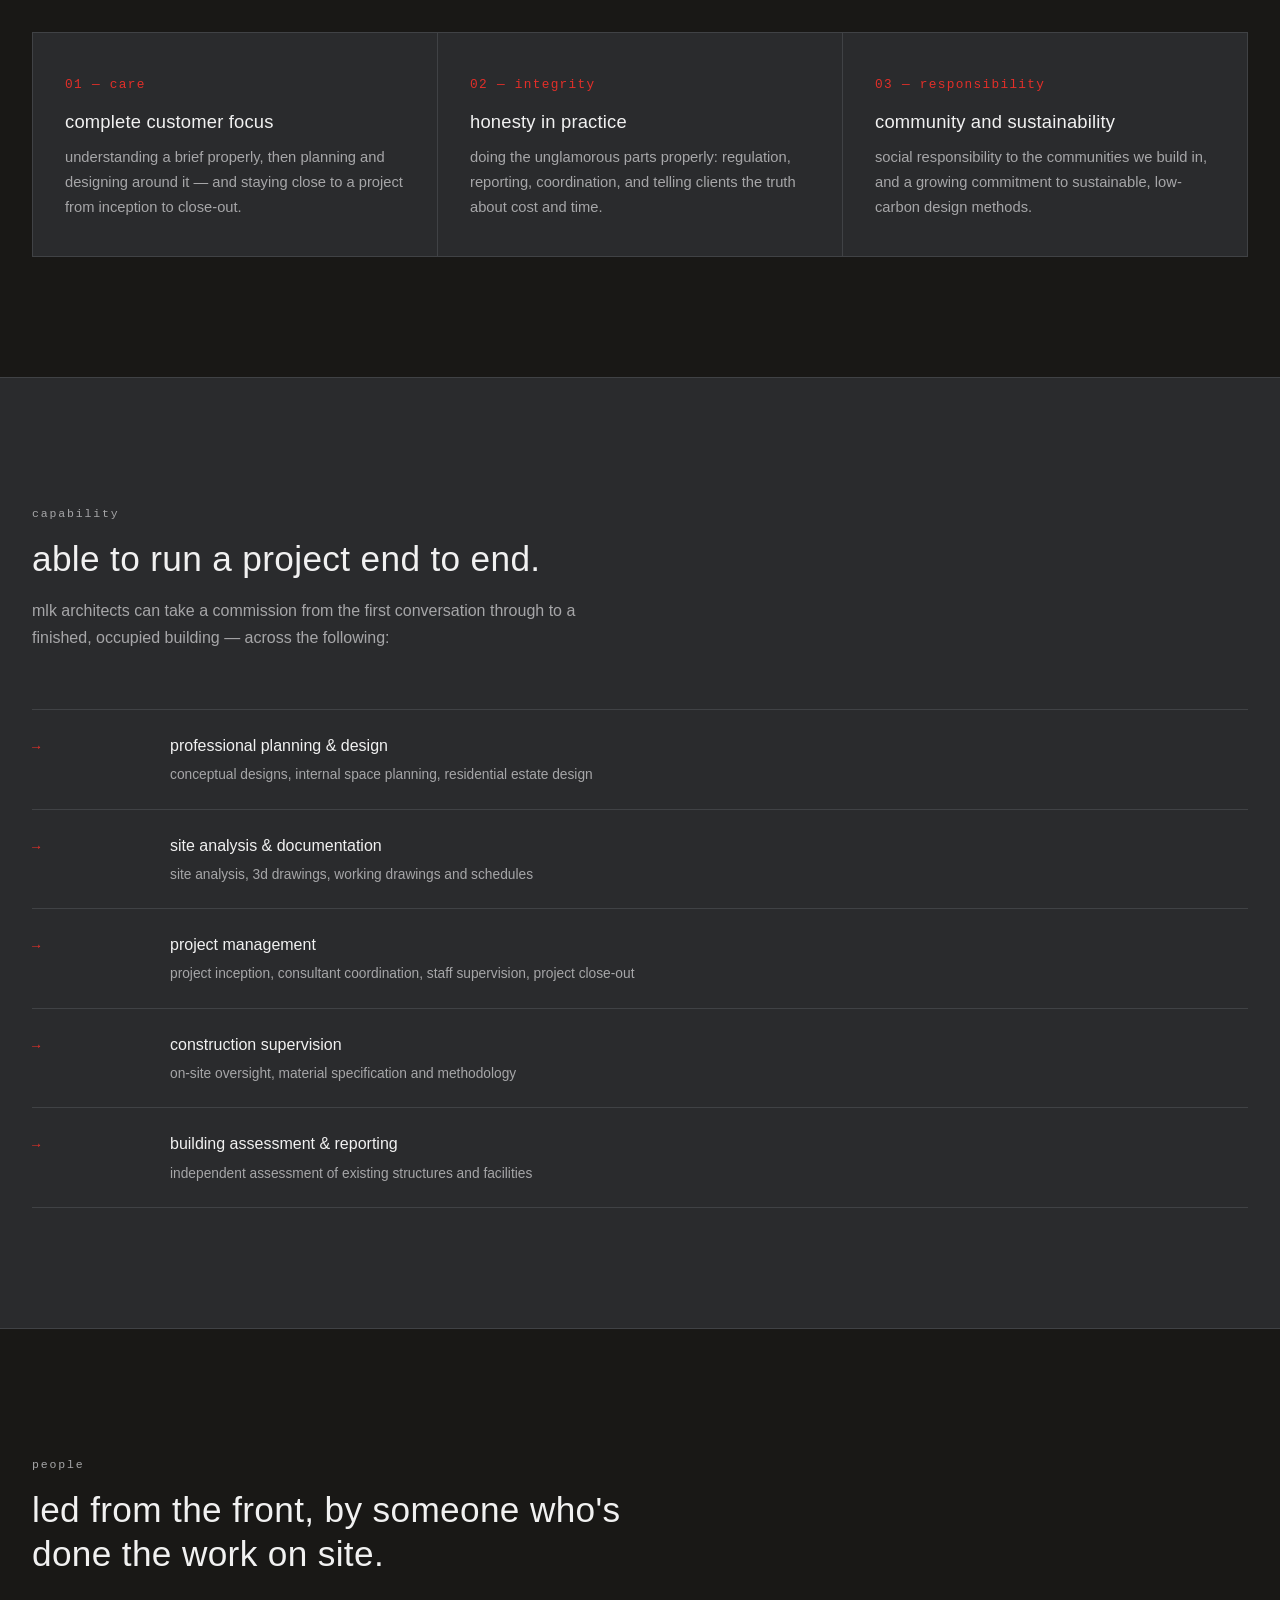
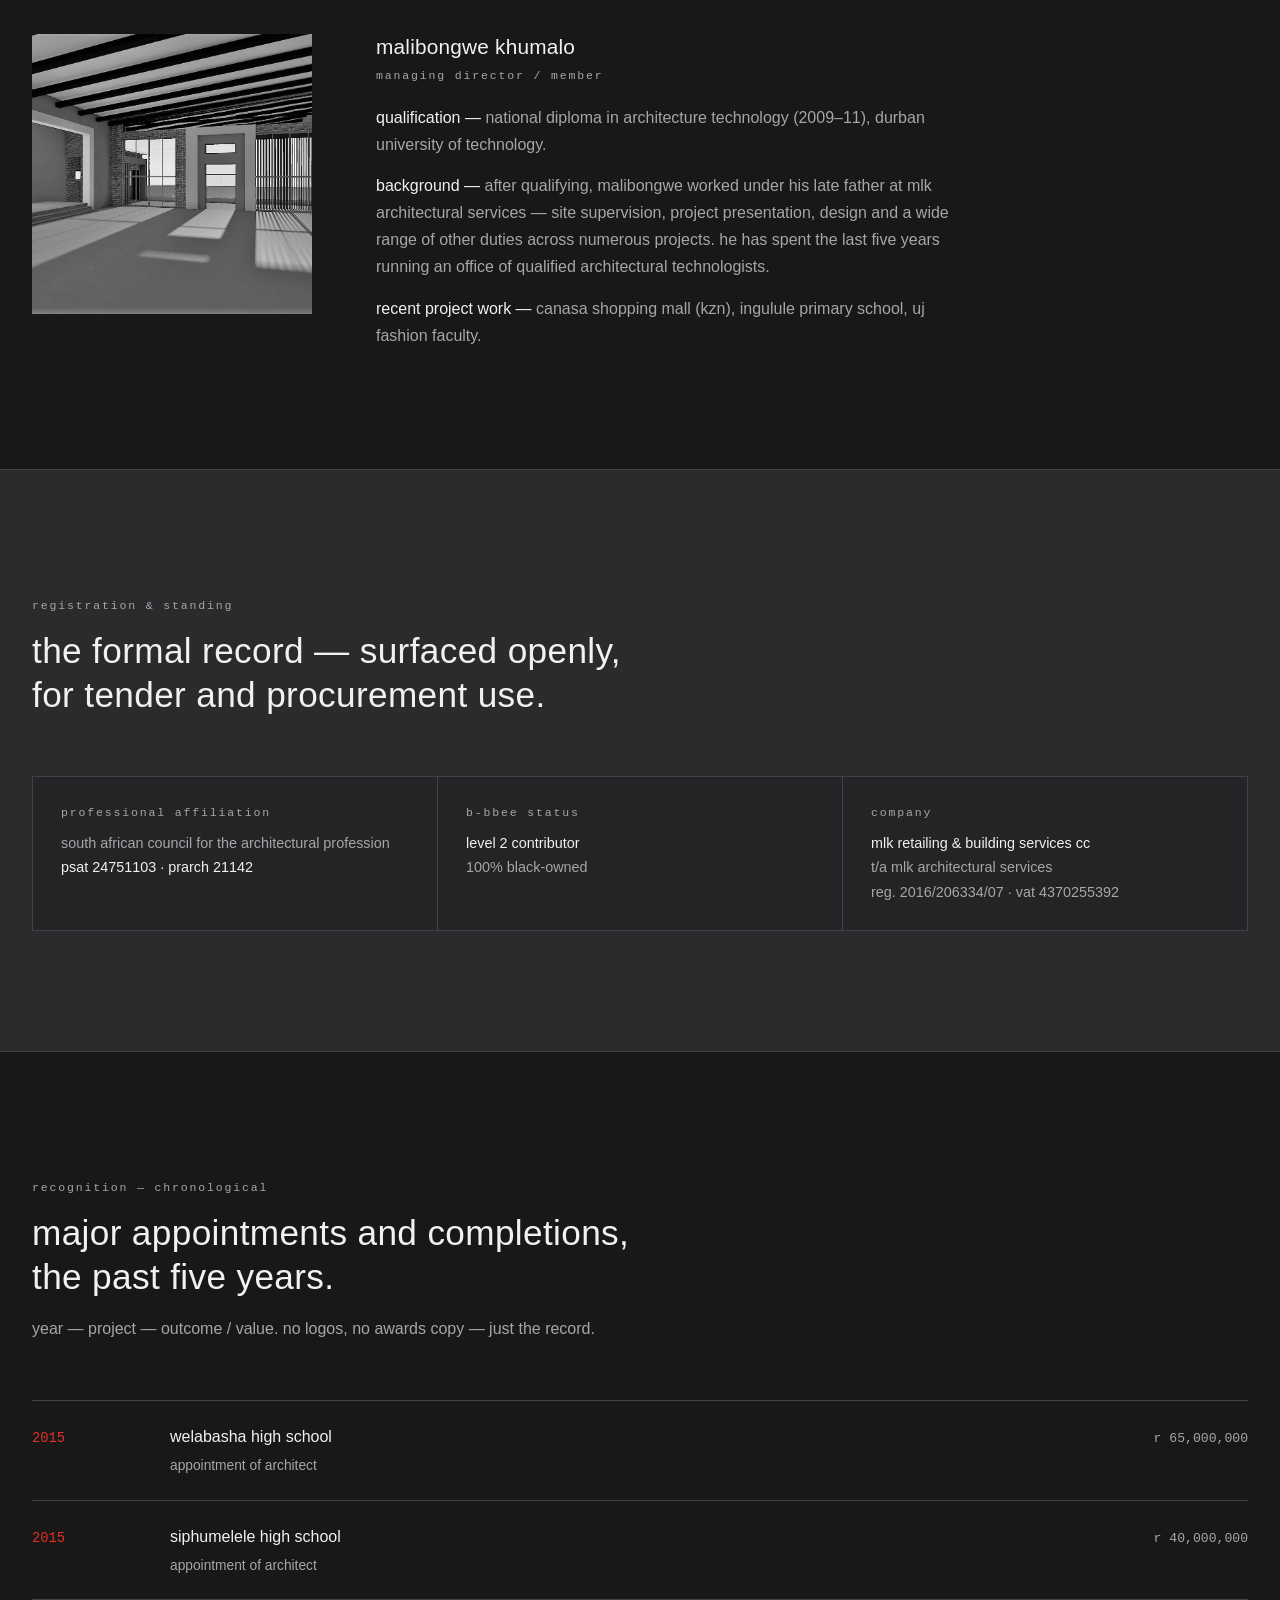
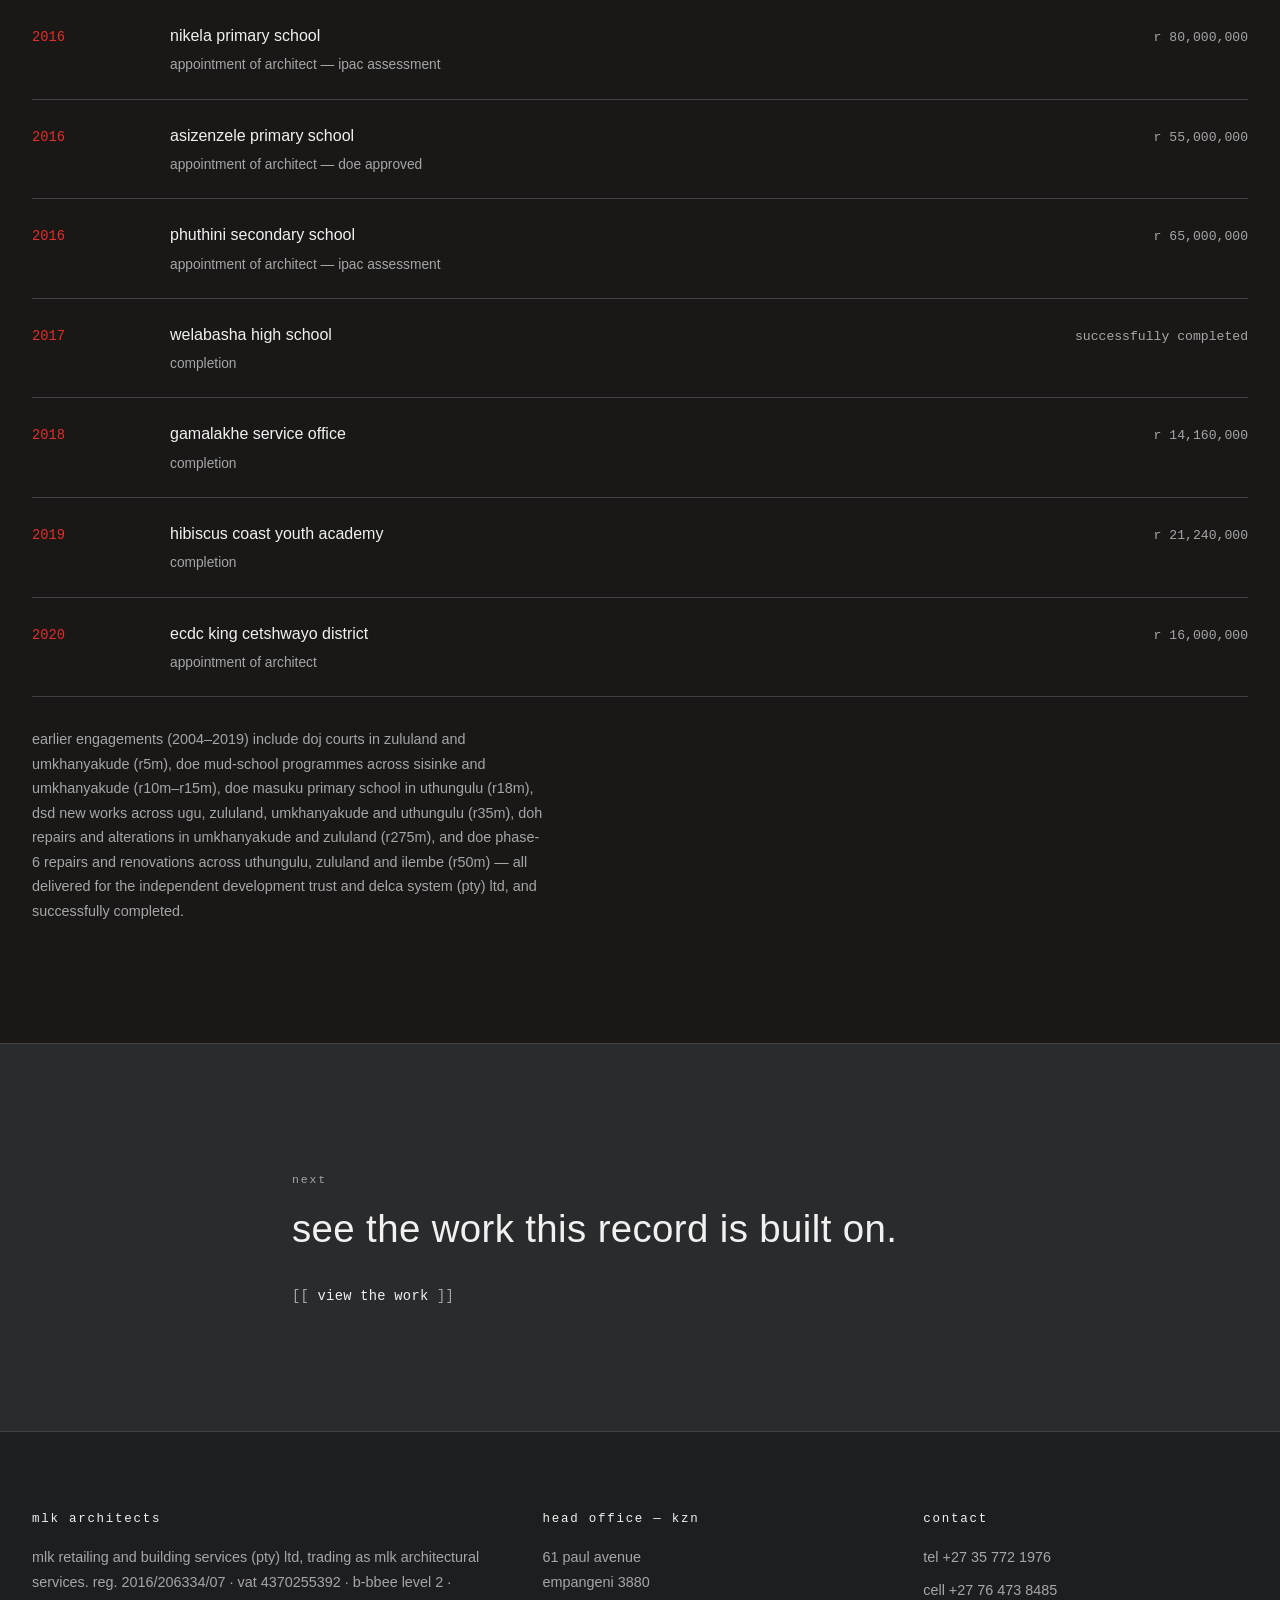
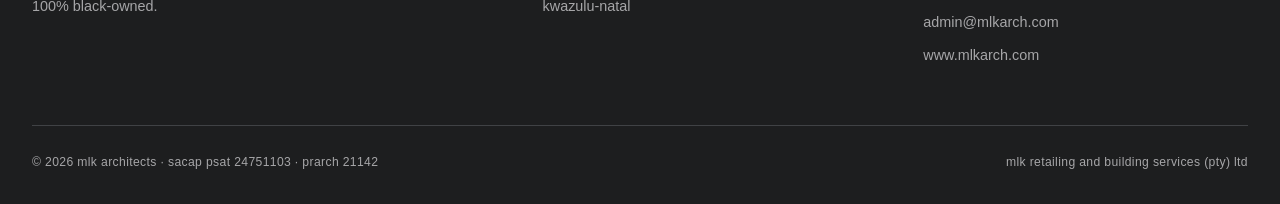
==== commit 851345b8: "Optimize wallpapers to JPEG; add focus states, OG/social meta, favicon, robots+sitemap Co-Authored-B" ====
--- a/about.html
+++ b/about.html
@@ -4,6 +4,15 @@
 <meta charset="UTF-8">
 <meta name="viewport" content="width=device-width, initial-scale=1.0">
 <title>studio — mlk architects</title>
+<link rel="icon" type="image/png" href="images/logo.png">
+<meta name="theme-color" content="#111110">
+<meta property="og:type" content="website">
+<meta property="og:site_name" content="mlk architects">
+<meta property="og:title" content="studio — mlk architects">
+<meta property="og:description" content="studio history, values, director profile, registrations and a record of major projects.">
+<meta property="og:image" content="https://mlk-architects-site.vercel.app/images/money-2.jpg">
+<meta property="og:url" content="https://mlk-architects-site.vercel.app/about.html">
+<meta name="twitter:card" content="summary_large_image">
 <meta name="description" content="mlk architects — studio history, values, director profile, registrations and a chronological record of major projects.">
 <link rel="stylesheet" href="css/style.css">
 <style>
@@ -12,7 +21,7 @@
     content: "";
     position: fixed;
     inset: 0;
-    background: url("images/pantry-sdp.png") center center / cover no-repeat;
+    background: url("images/pantry-sdp.jpg") center center / cover no-repeat;
     filter: invert(1) grayscale(1) contrast(1.05);
     opacity: 0.055;
     z-index: 0;
--- a/css/style.css
+++ b/css/style.css
@@ -361,8 +361,21 @@
 .journal-item p { color: var(--muted); font-size: 0.94rem; }
 
 /* ---------- Reveal ---------- */
-.reveal { opacity: 0; transform: translateY(26px); transition: opacity 0.7s ease, transform 0.7s ease; }
+.reveal { opacity: 0; transform: translateY(26px); transition: opacity 0.8s cubic-bezier(.2,.7,.2,1), transform 0.8s cubic-bezier(.2,.7,.2,1); will-change: opacity, transform; }
 .reveal.in-view { opacity: 1; transform: translateY(0); }
+
+/* Accessible keyboard focus */
+a:focus-visible, button:focus-visible, input:focus-visible, textarea:focus-visible {
+  outline: 2px solid var(--accent);
+  outline-offset: 3px;
+  border-radius: 1px;
+}
+
+@media (prefers-reduced-motion: reduce) {
+  .reveal { transition: none; transform: none; opacity: 1; }
+  .media img, .media:hover img { transition: none; }
+  * { scroll-behavior: auto; }
+}
 
 /* ---------- Responsive ---------- */
 @media (max-width: 980px) {
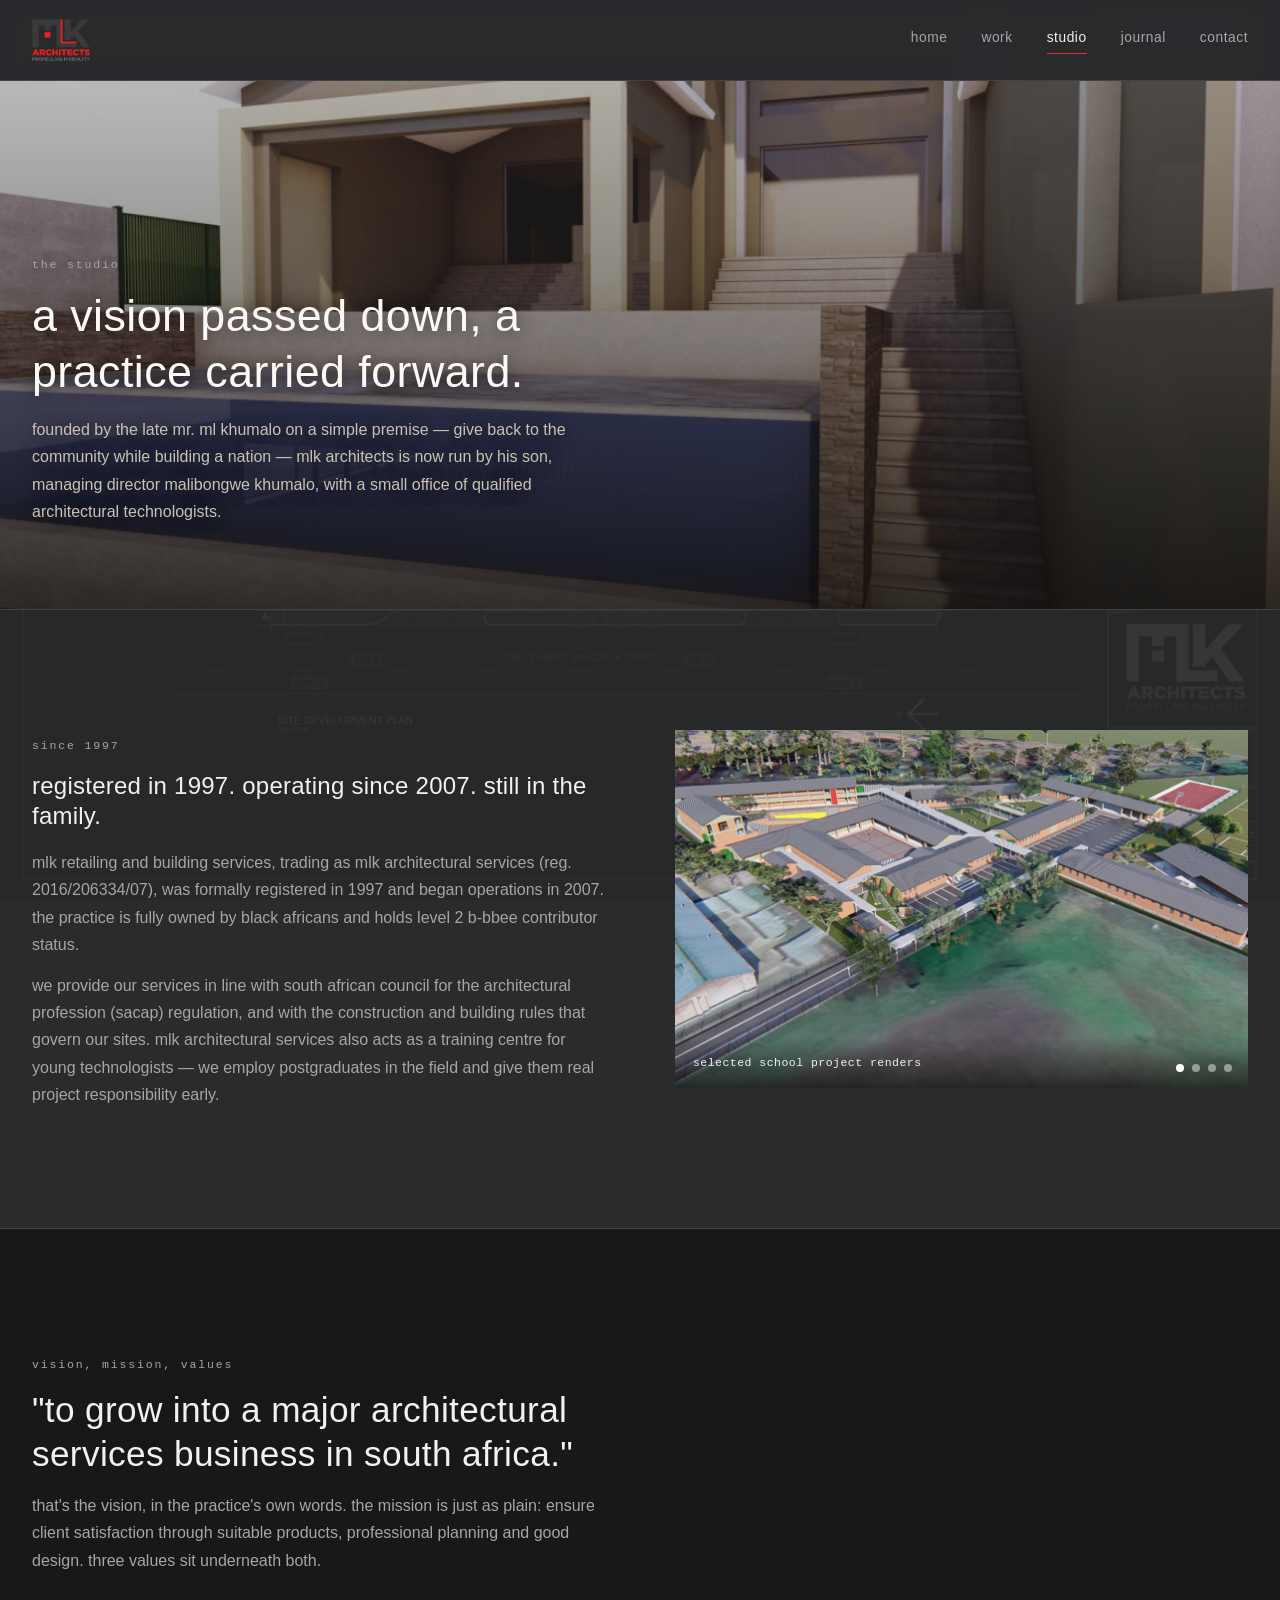
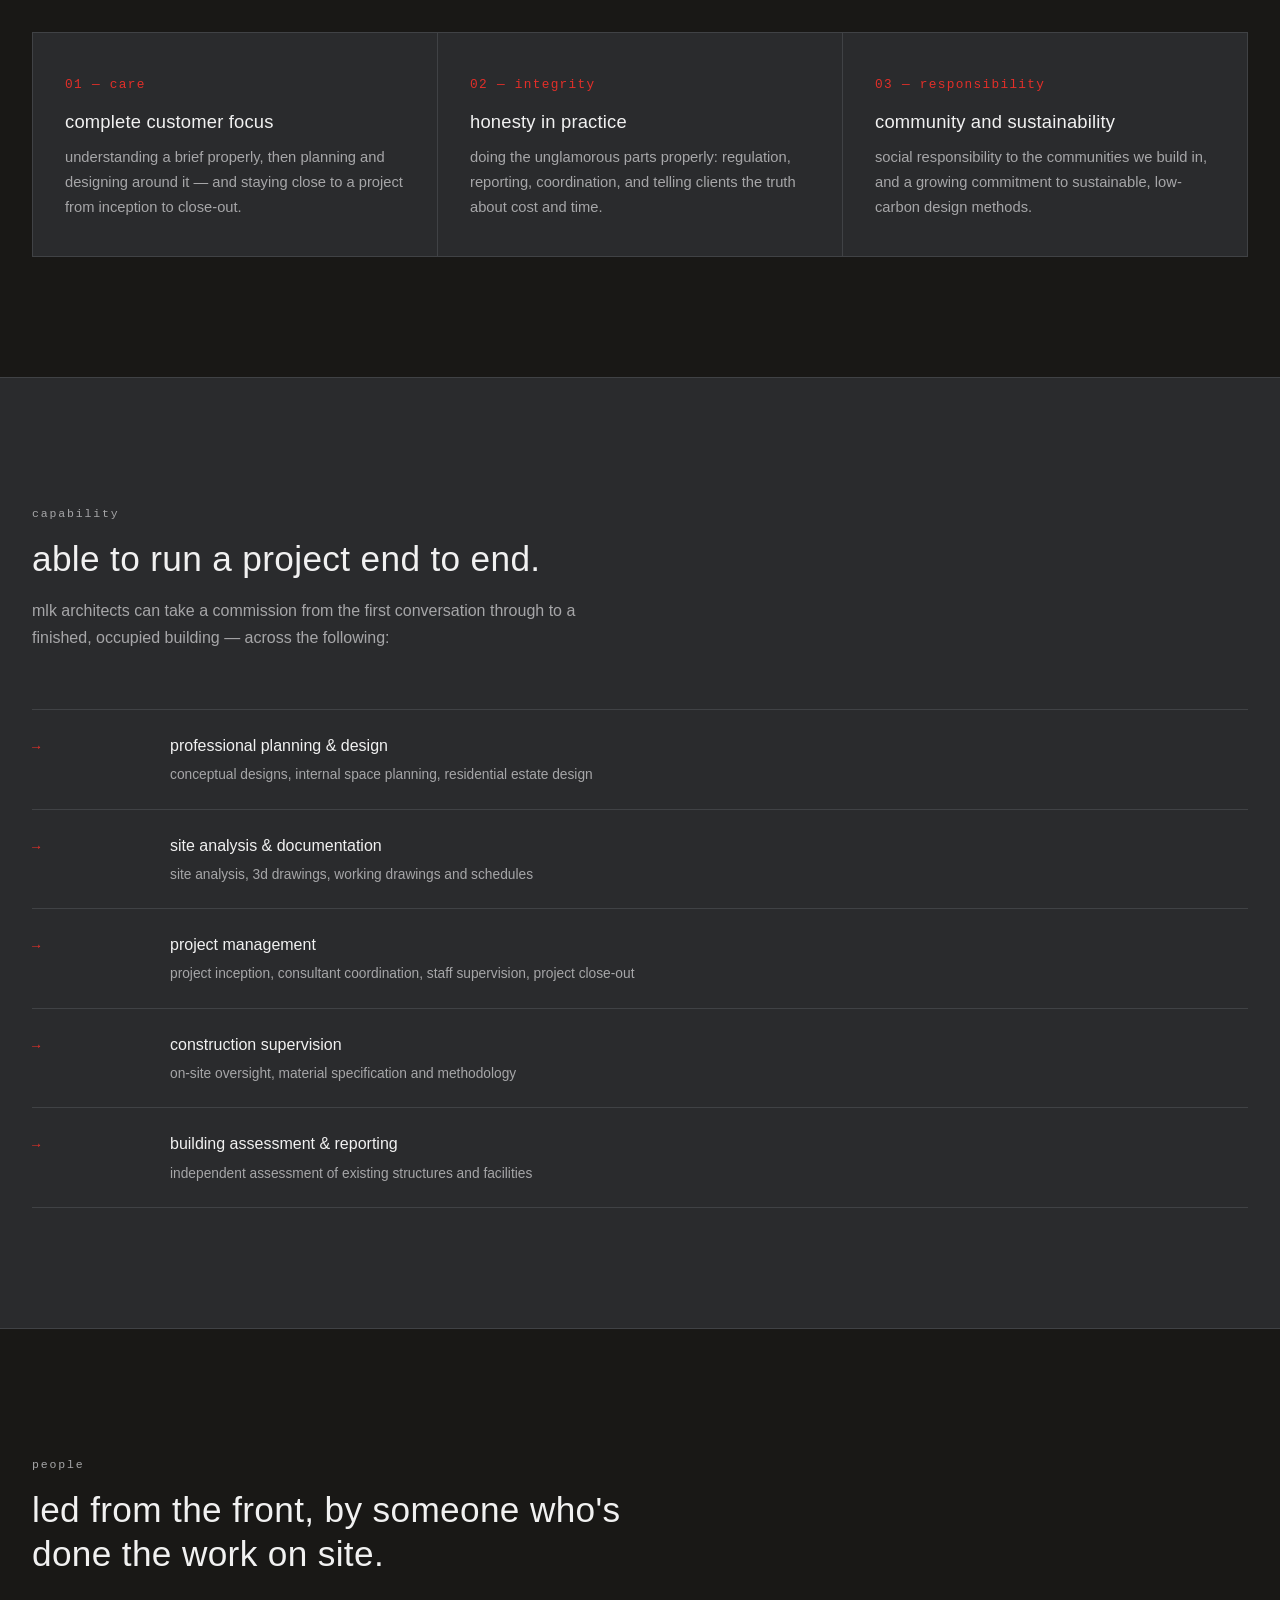
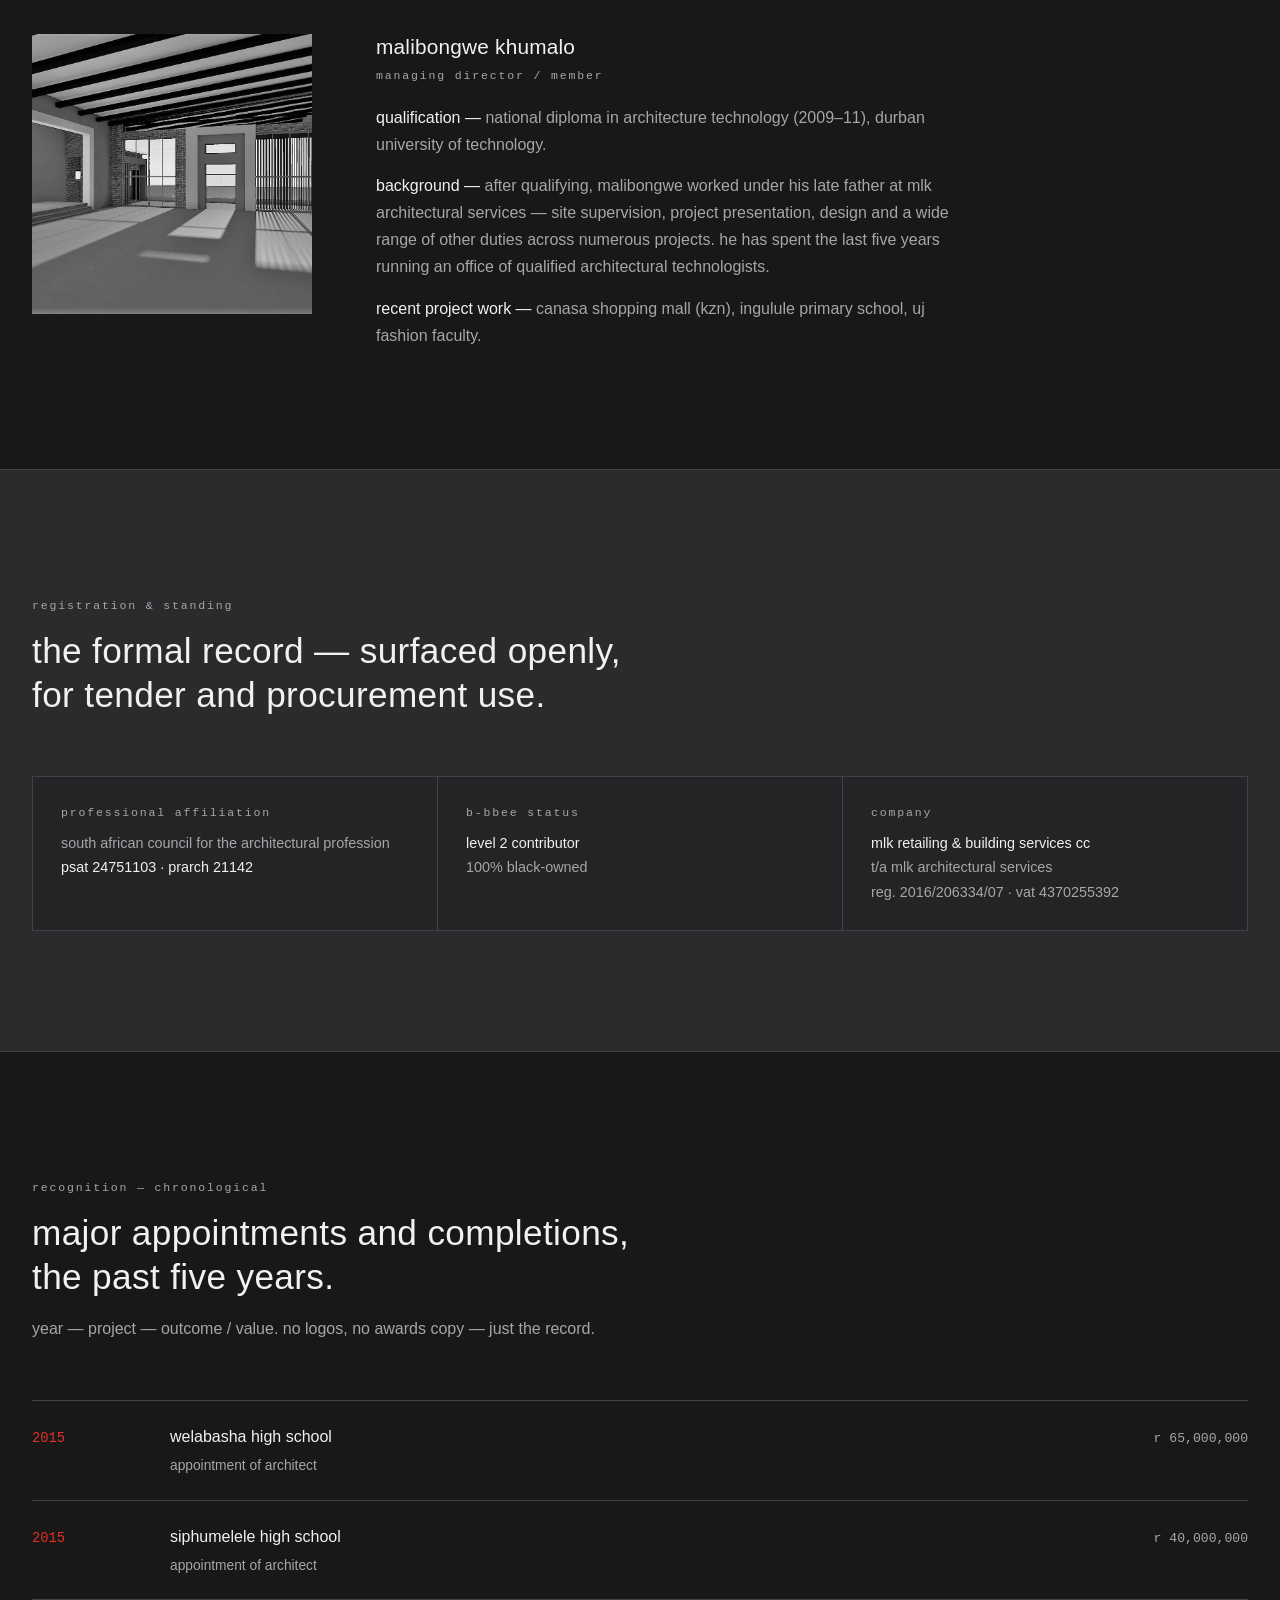
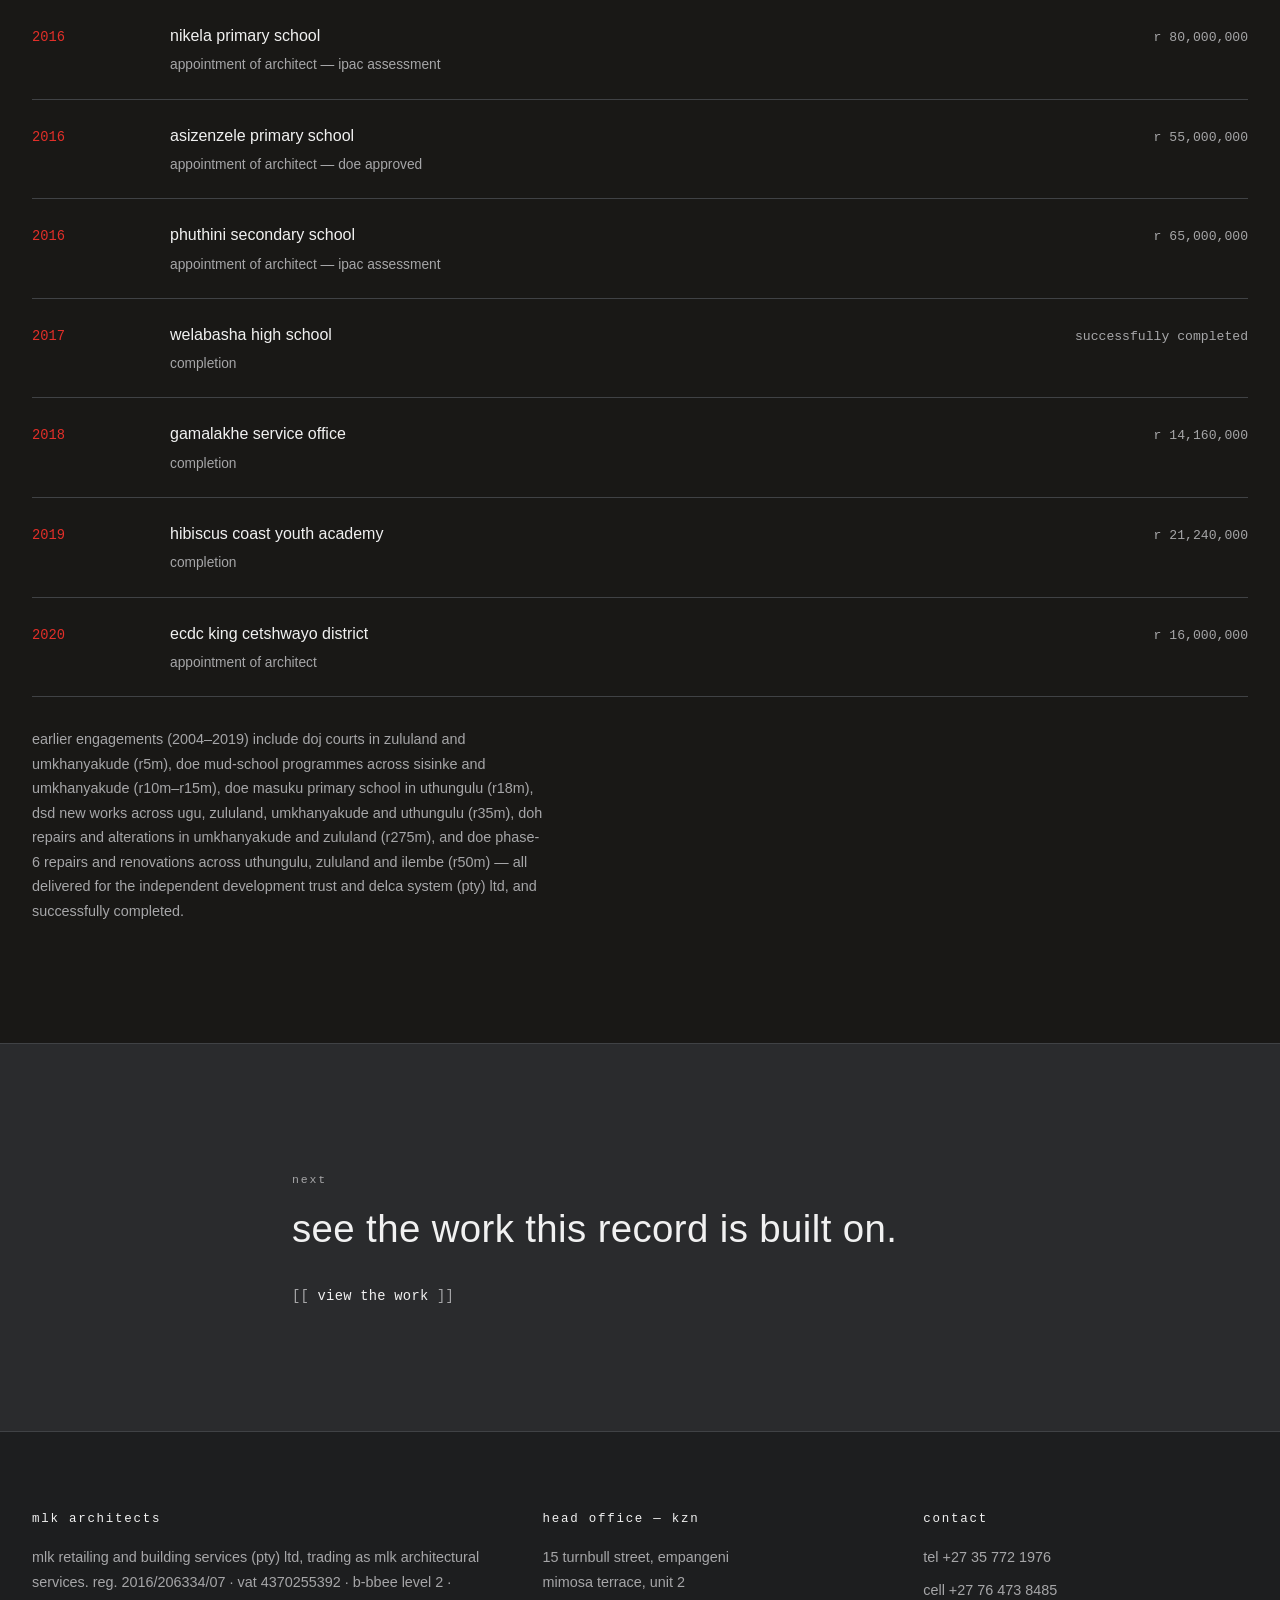
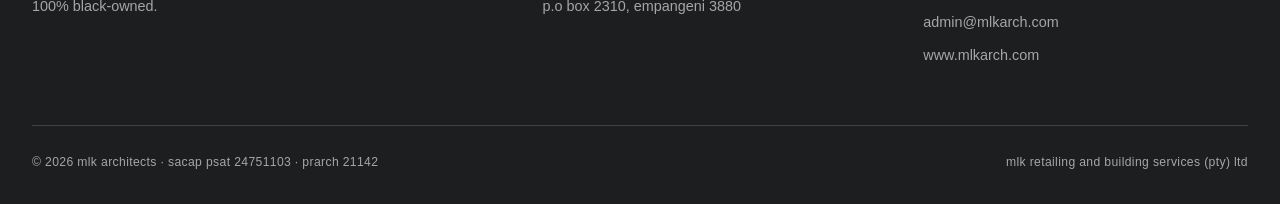
==== commit d6b51ca0: "Wire contact form to FormSubmit backend; fix head office address to 15 Turnbull Street Co-Authored-B" ====
--- a/about.html
+++ b/about.html
@@ -260,7 +260,7 @@
       </div>
       <div>
         <h4>head office — kzn</h4>
-        <p>61 paul avenue<br>empangeni 3880<br>kwazulu-natal</p>
+        <p>15 turnbull street, empangeni<br>mimosa terrace, unit 2<br>p.o box 2310, empangeni 3880</p>
       </div>
       <div>
         <h4>contact</h4>
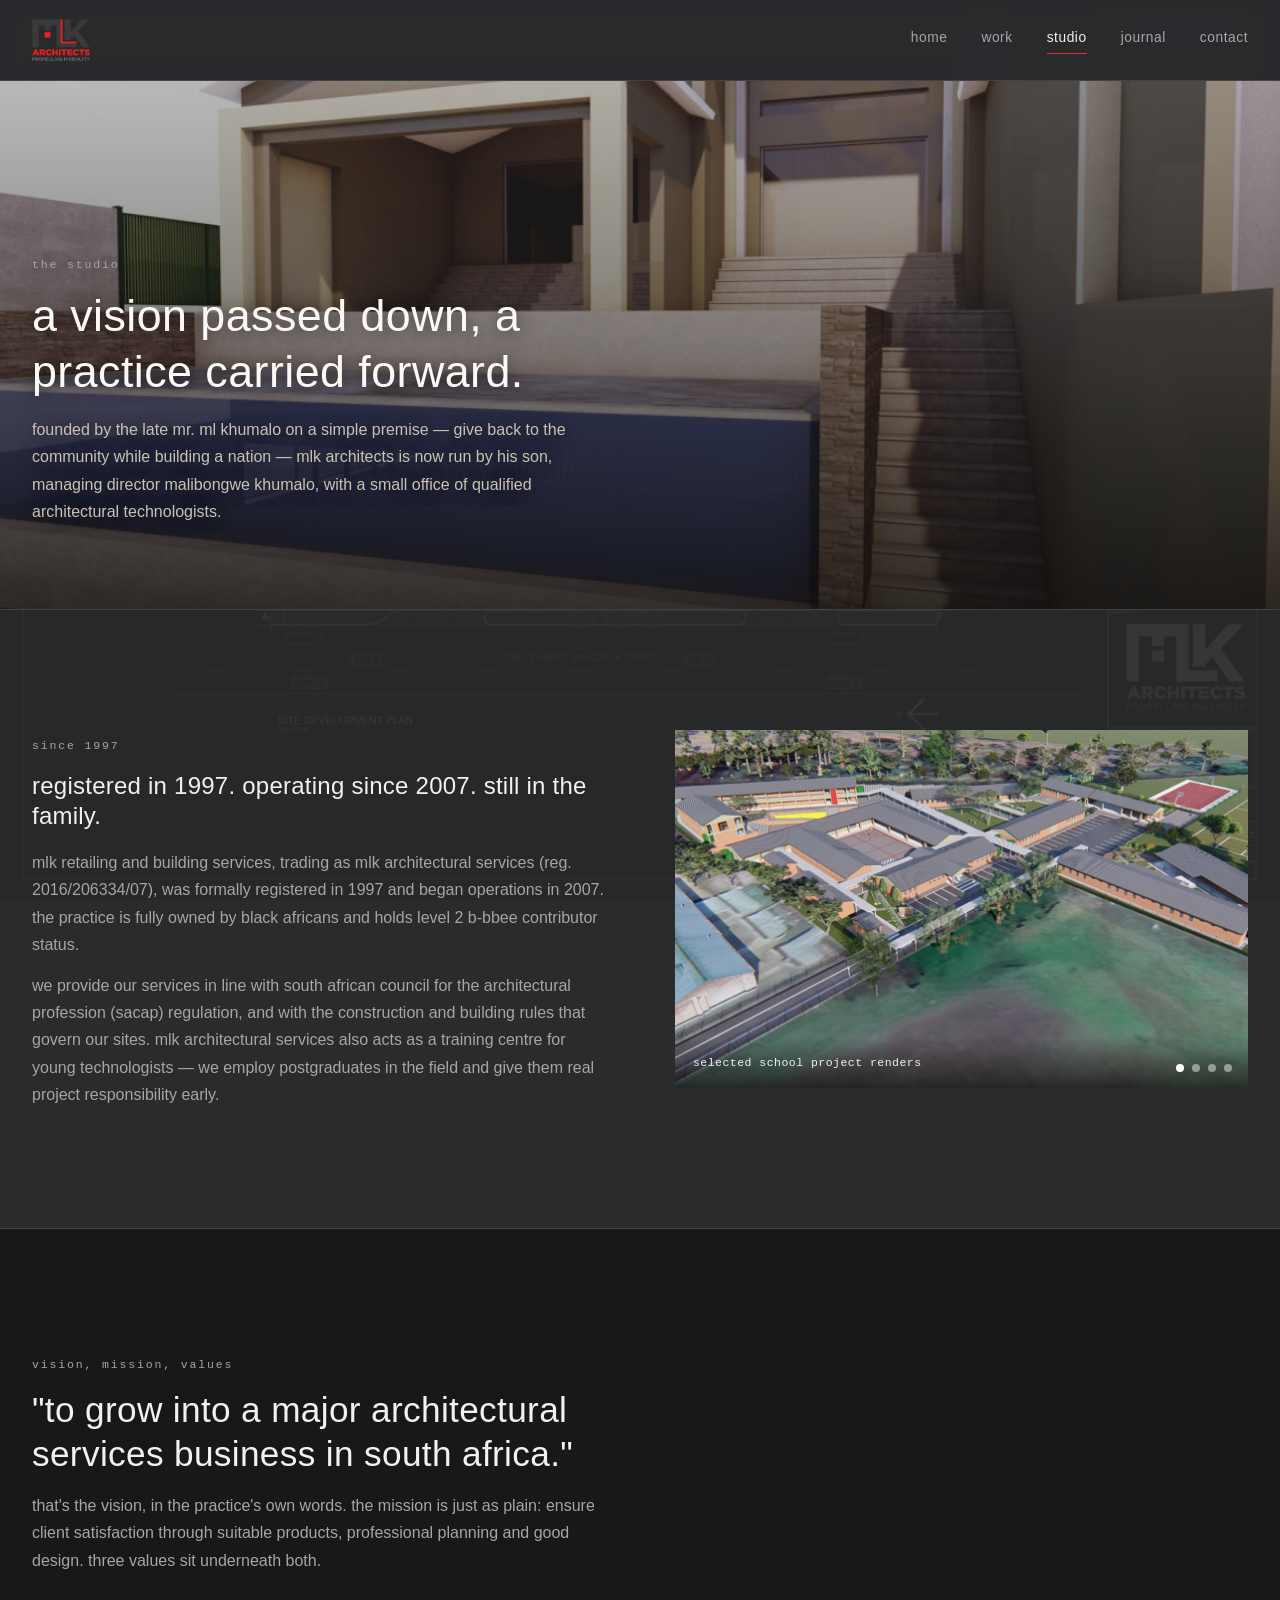
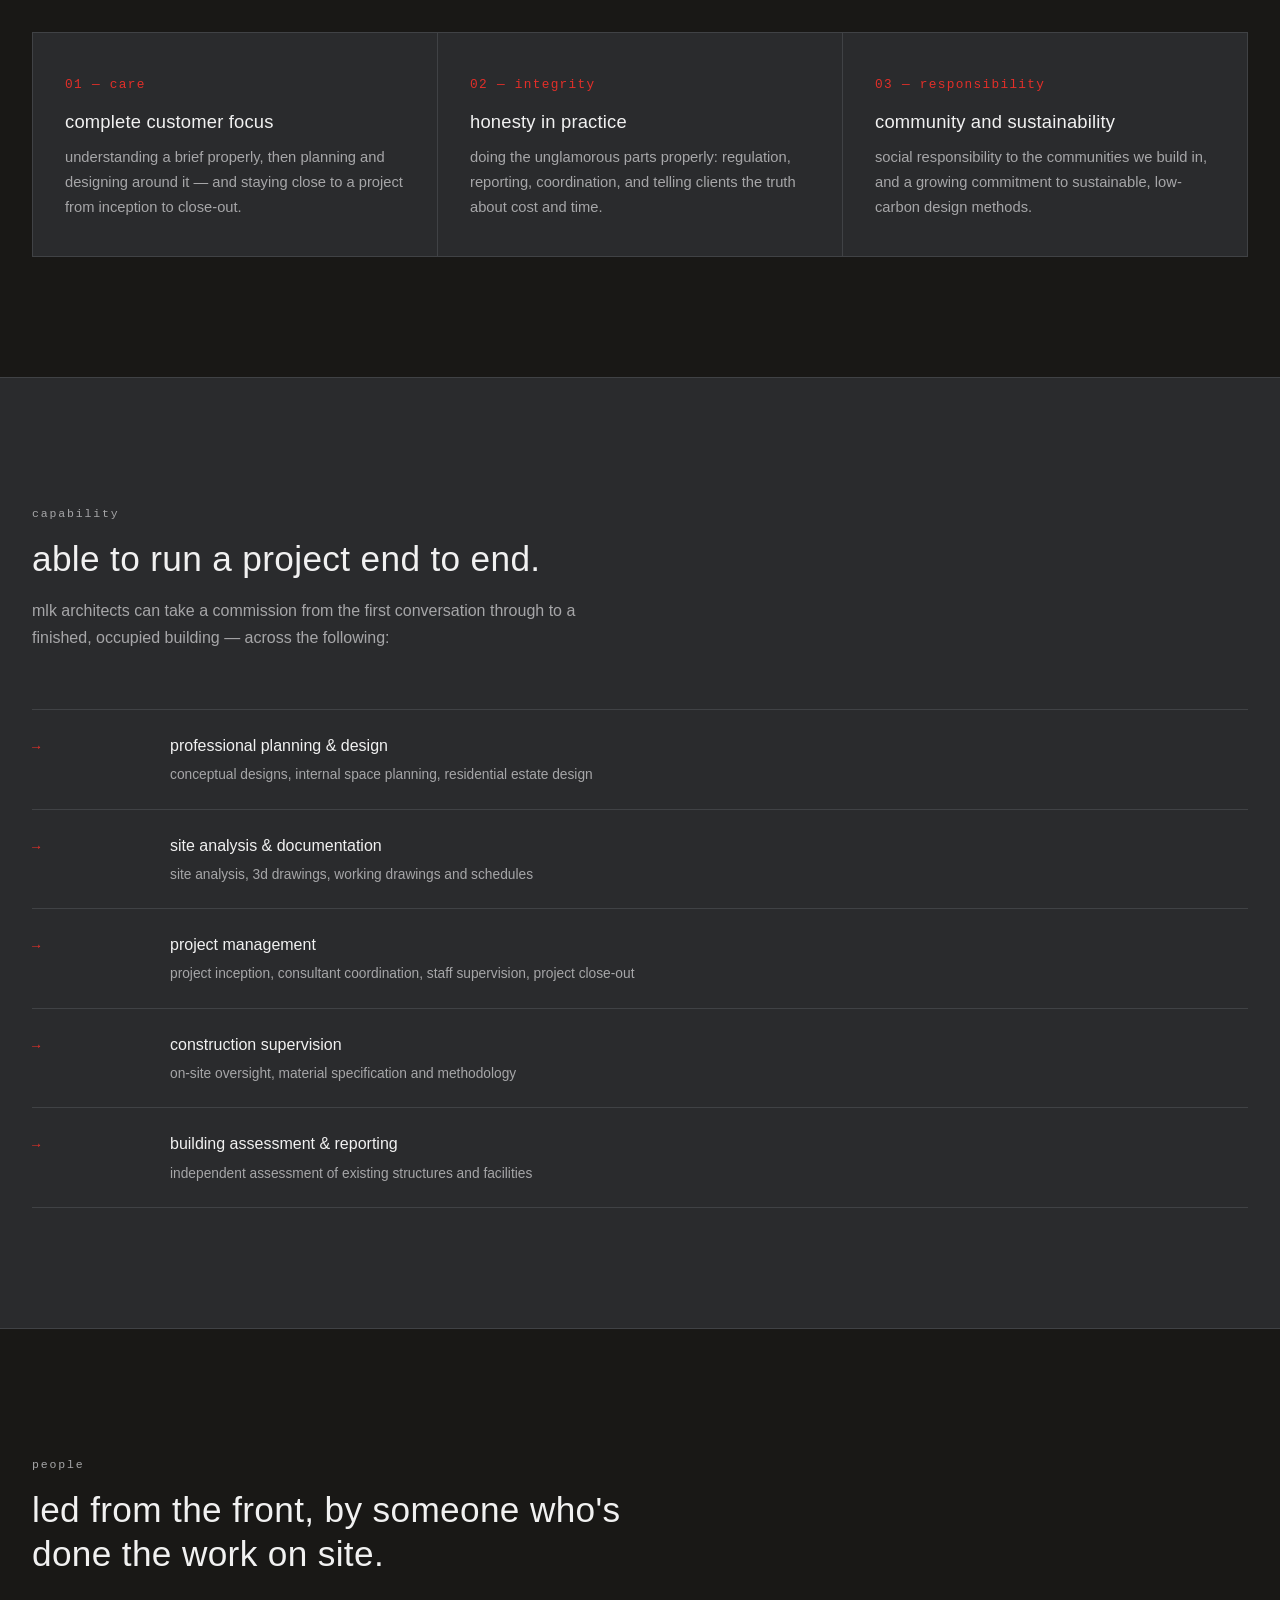
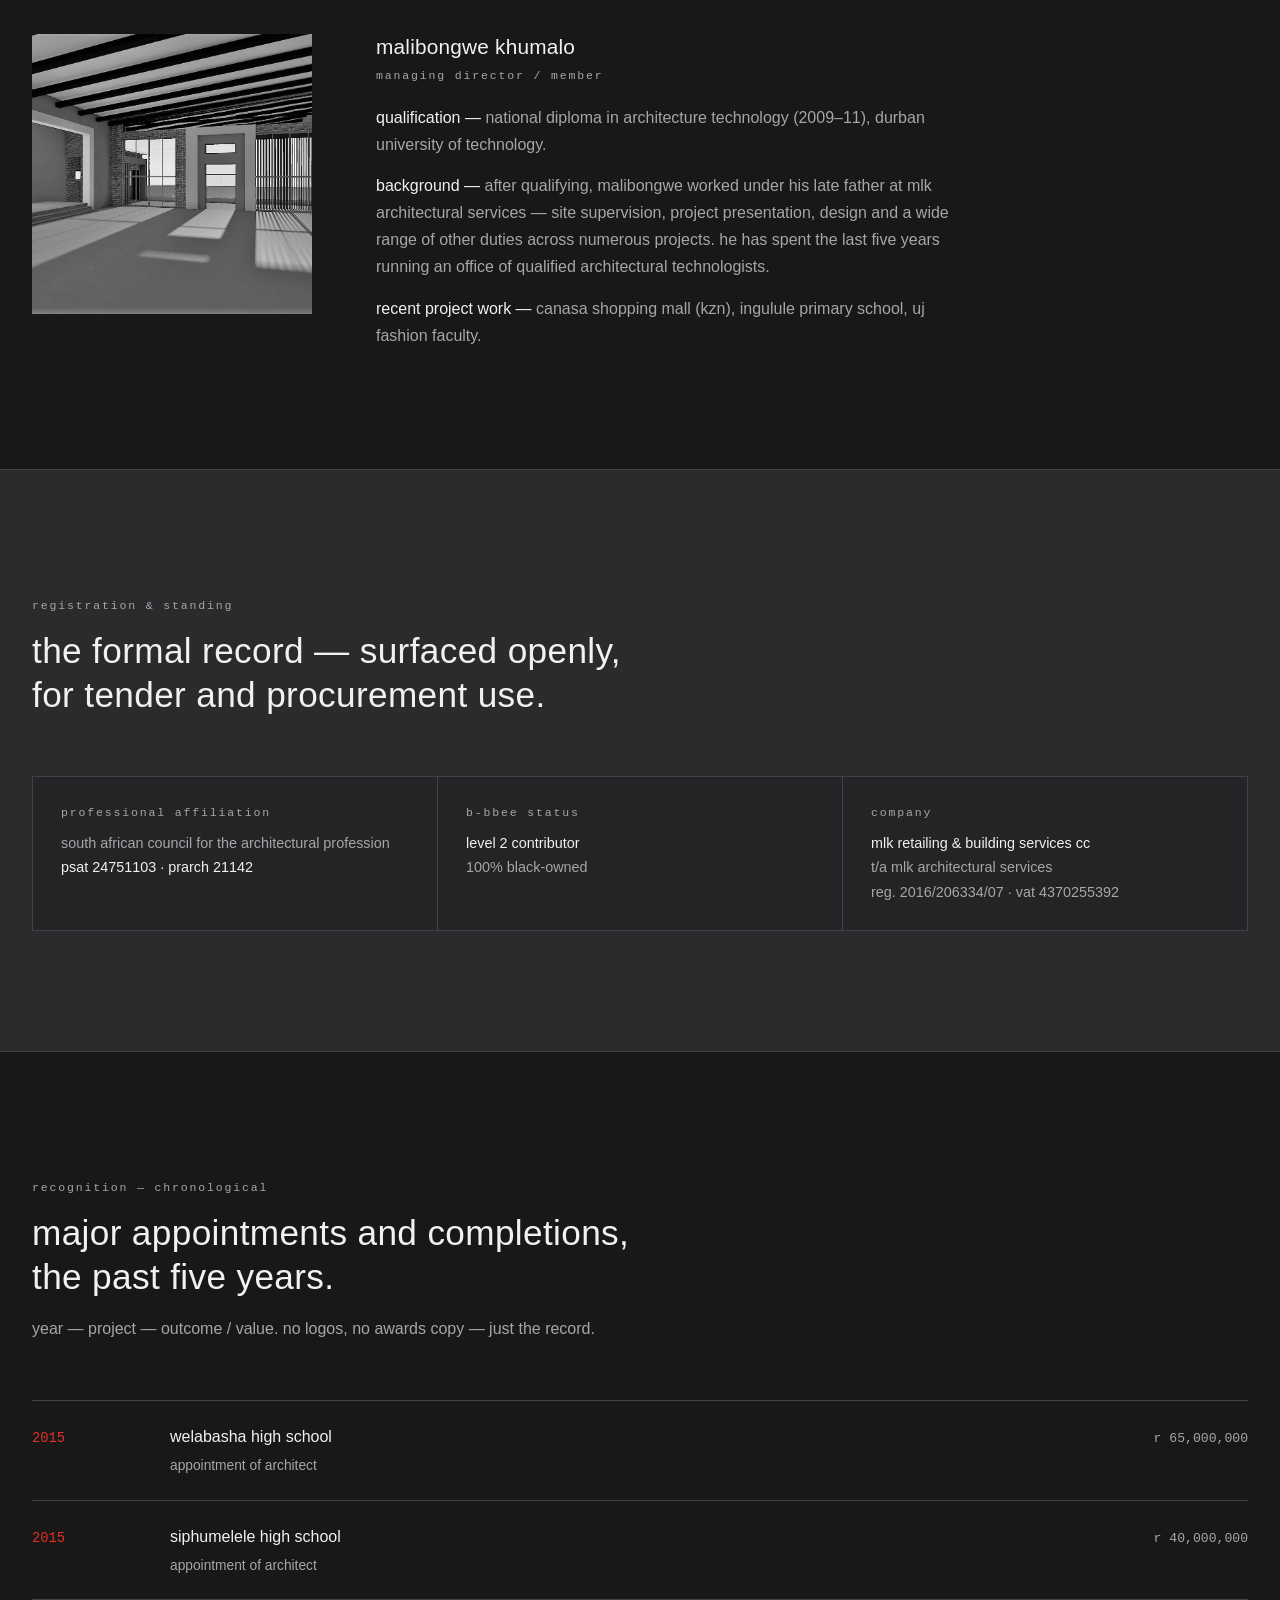
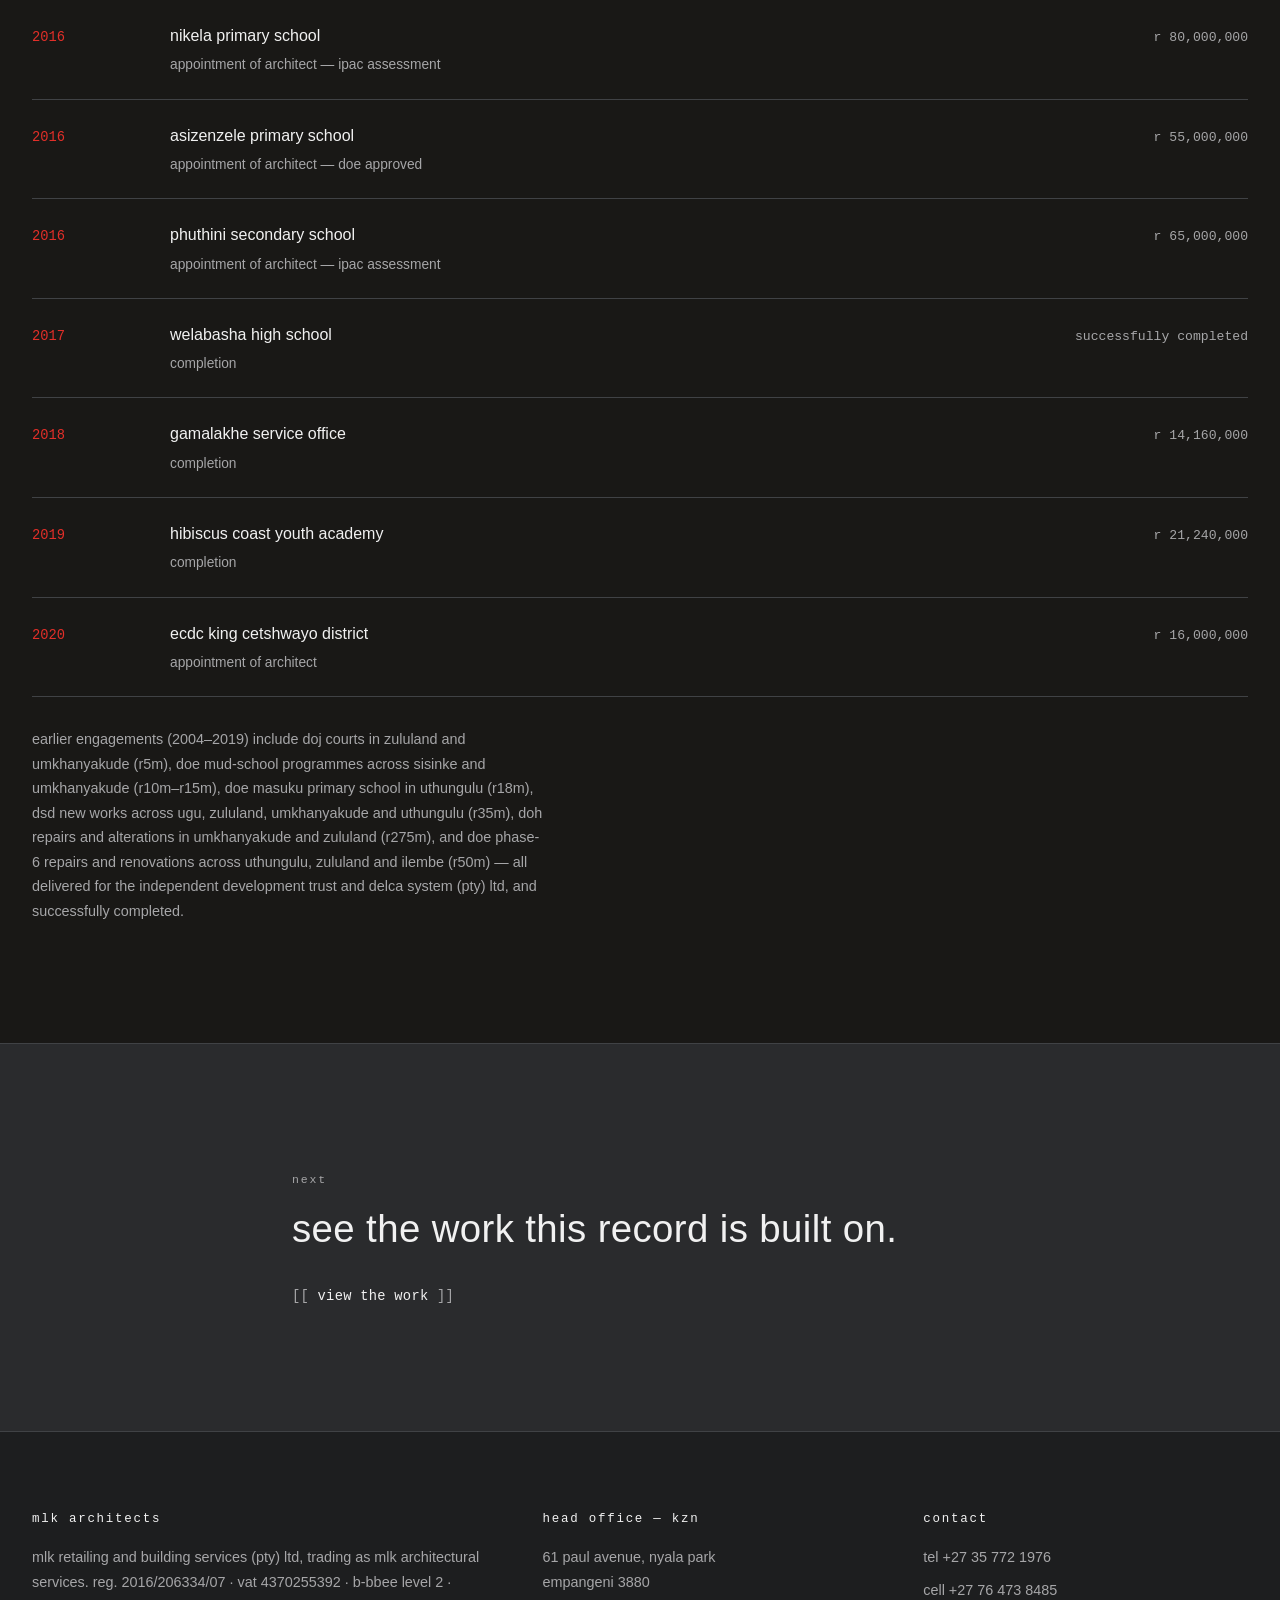
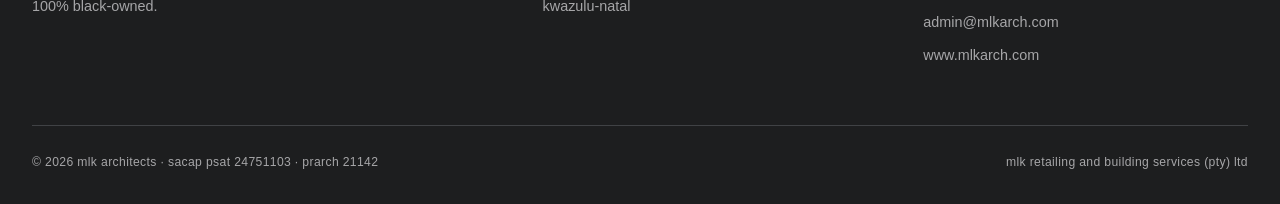
==== commit d2a09136: "Set head office address to 61 Paul Avenue, Nyala Park, Empangeni Co-Authored-By: Claude Opus 4.8 <no" ====
--- a/about.html
+++ b/about.html
@@ -260,7 +260,7 @@
       </div>
       <div>
         <h4>head office — kzn</h4>
-        <p>15 turnbull street, empangeni<br>mimosa terrace, unit 2<br>p.o box 2310, empangeni 3880</p>
+        <p>61 paul avenue, nyala park<br>empangeni 3880<br>kwazulu-natal</p>
       </div>
       <div>
         <h4>contact</h4>
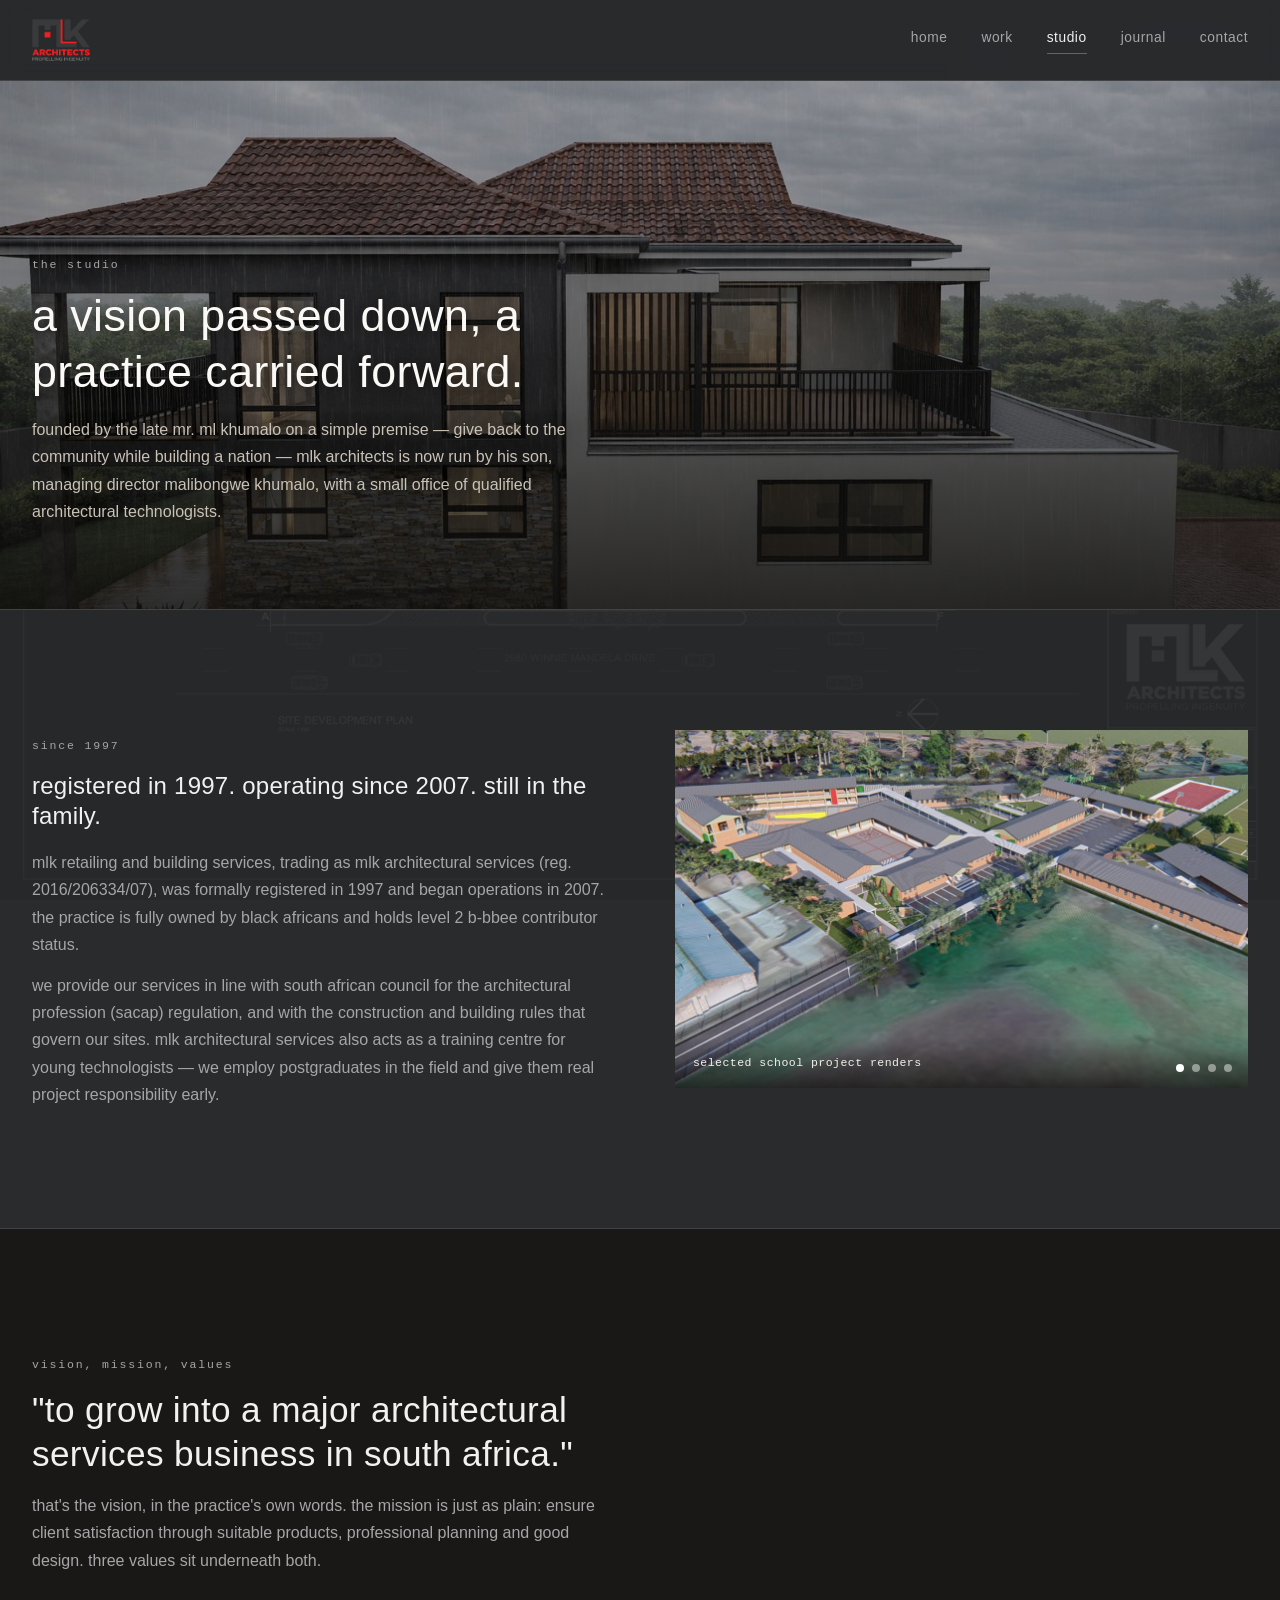
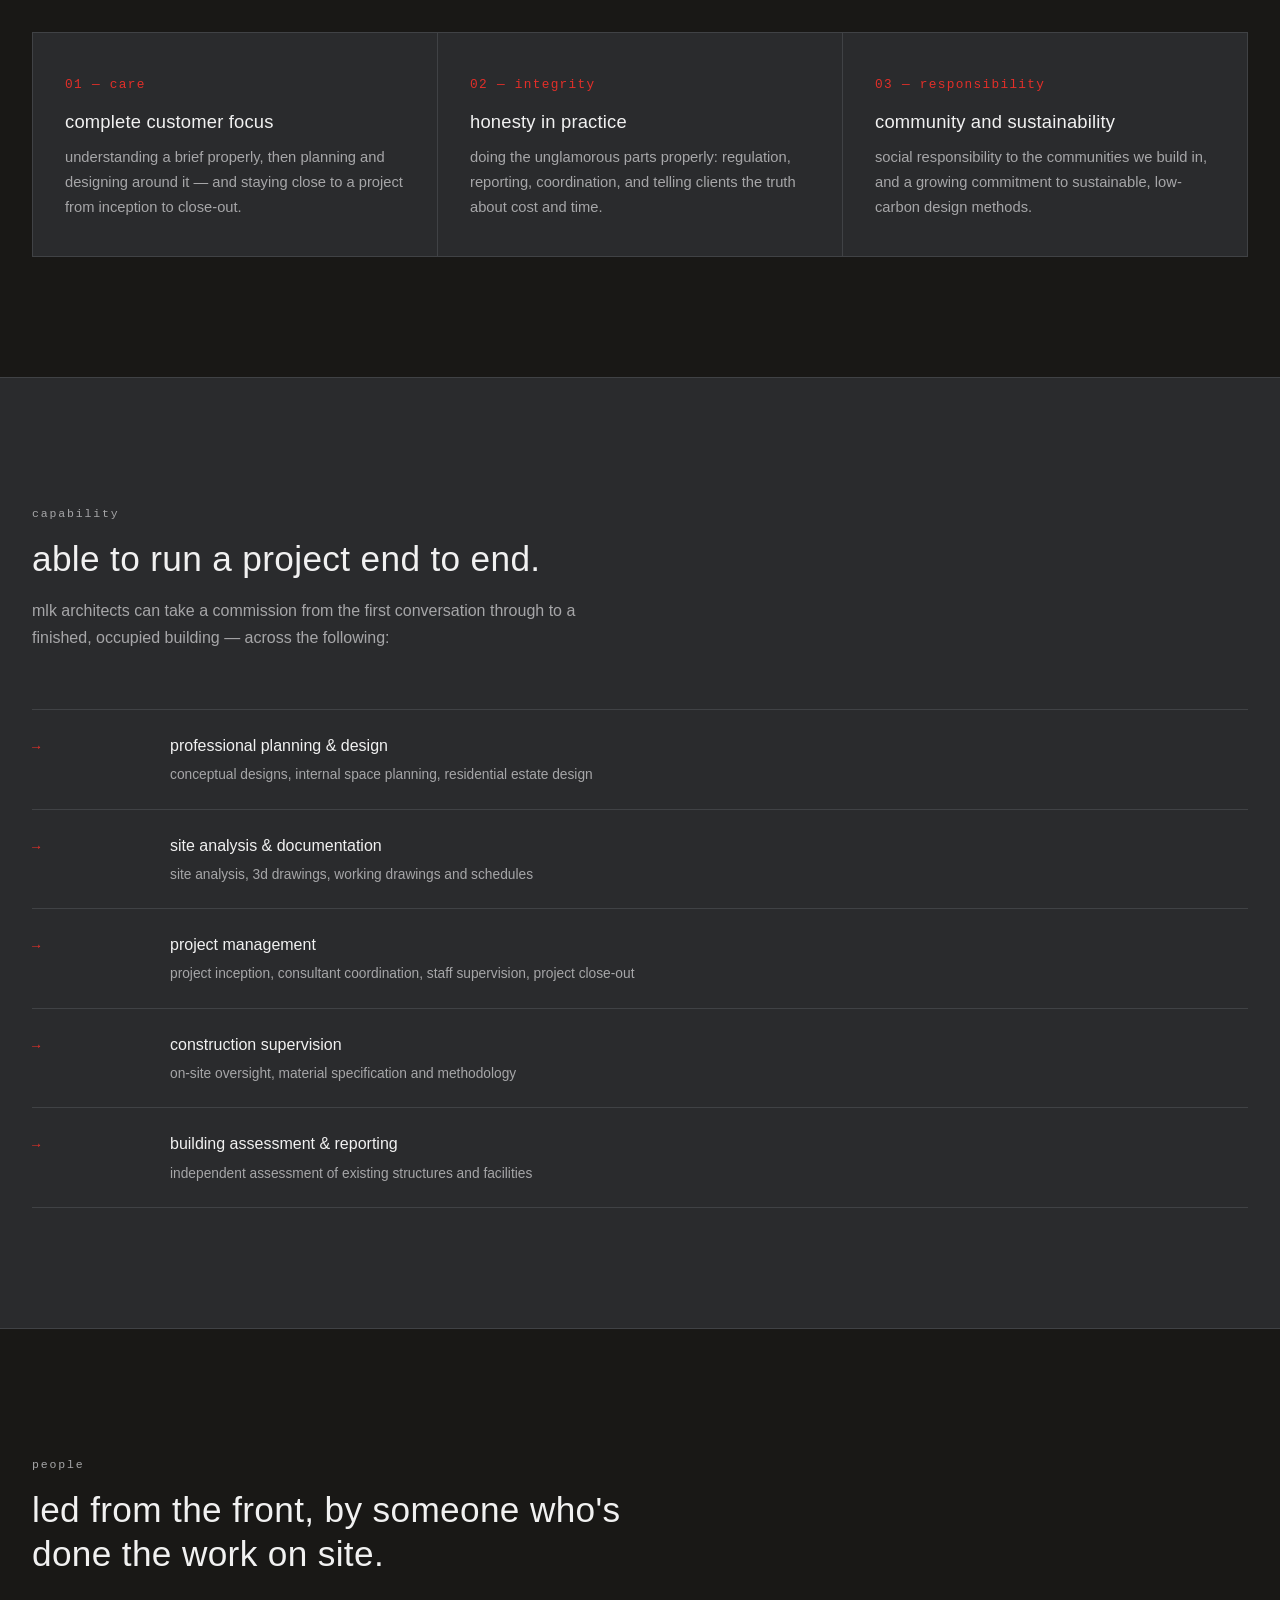
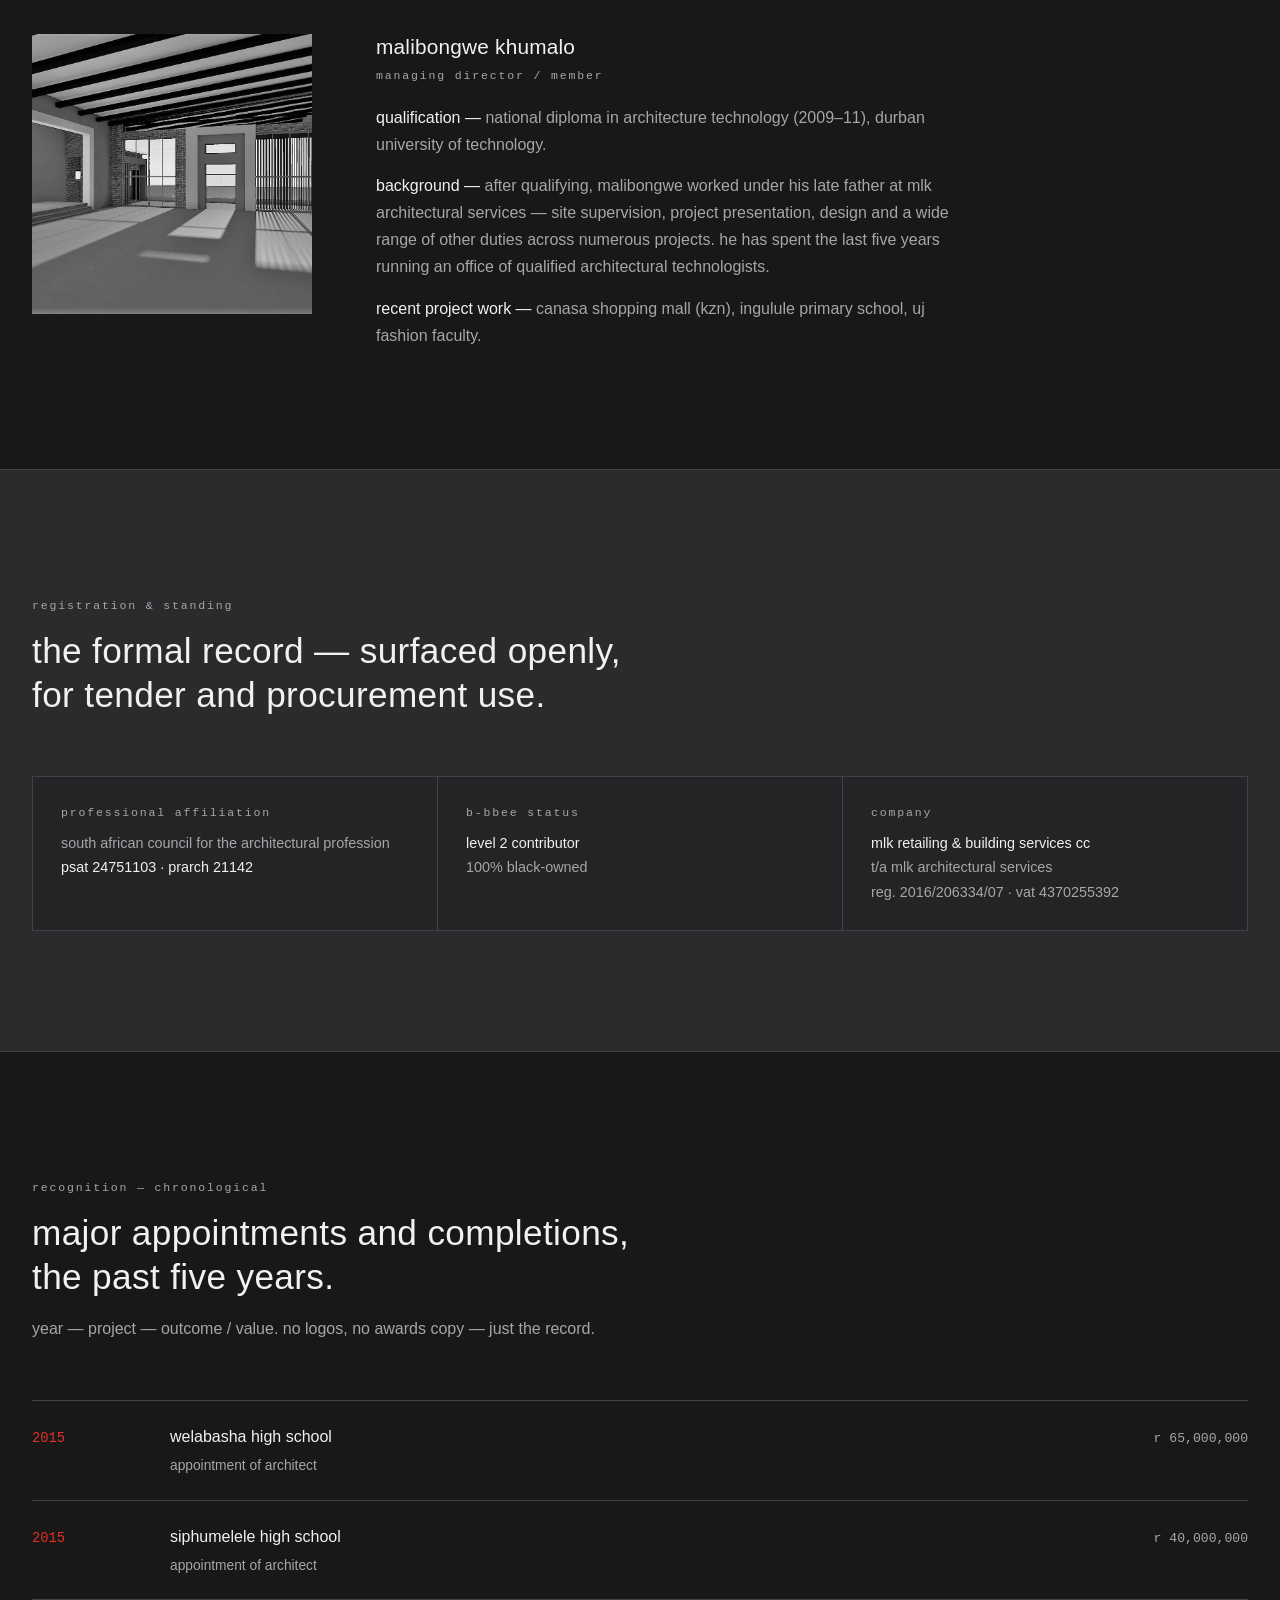
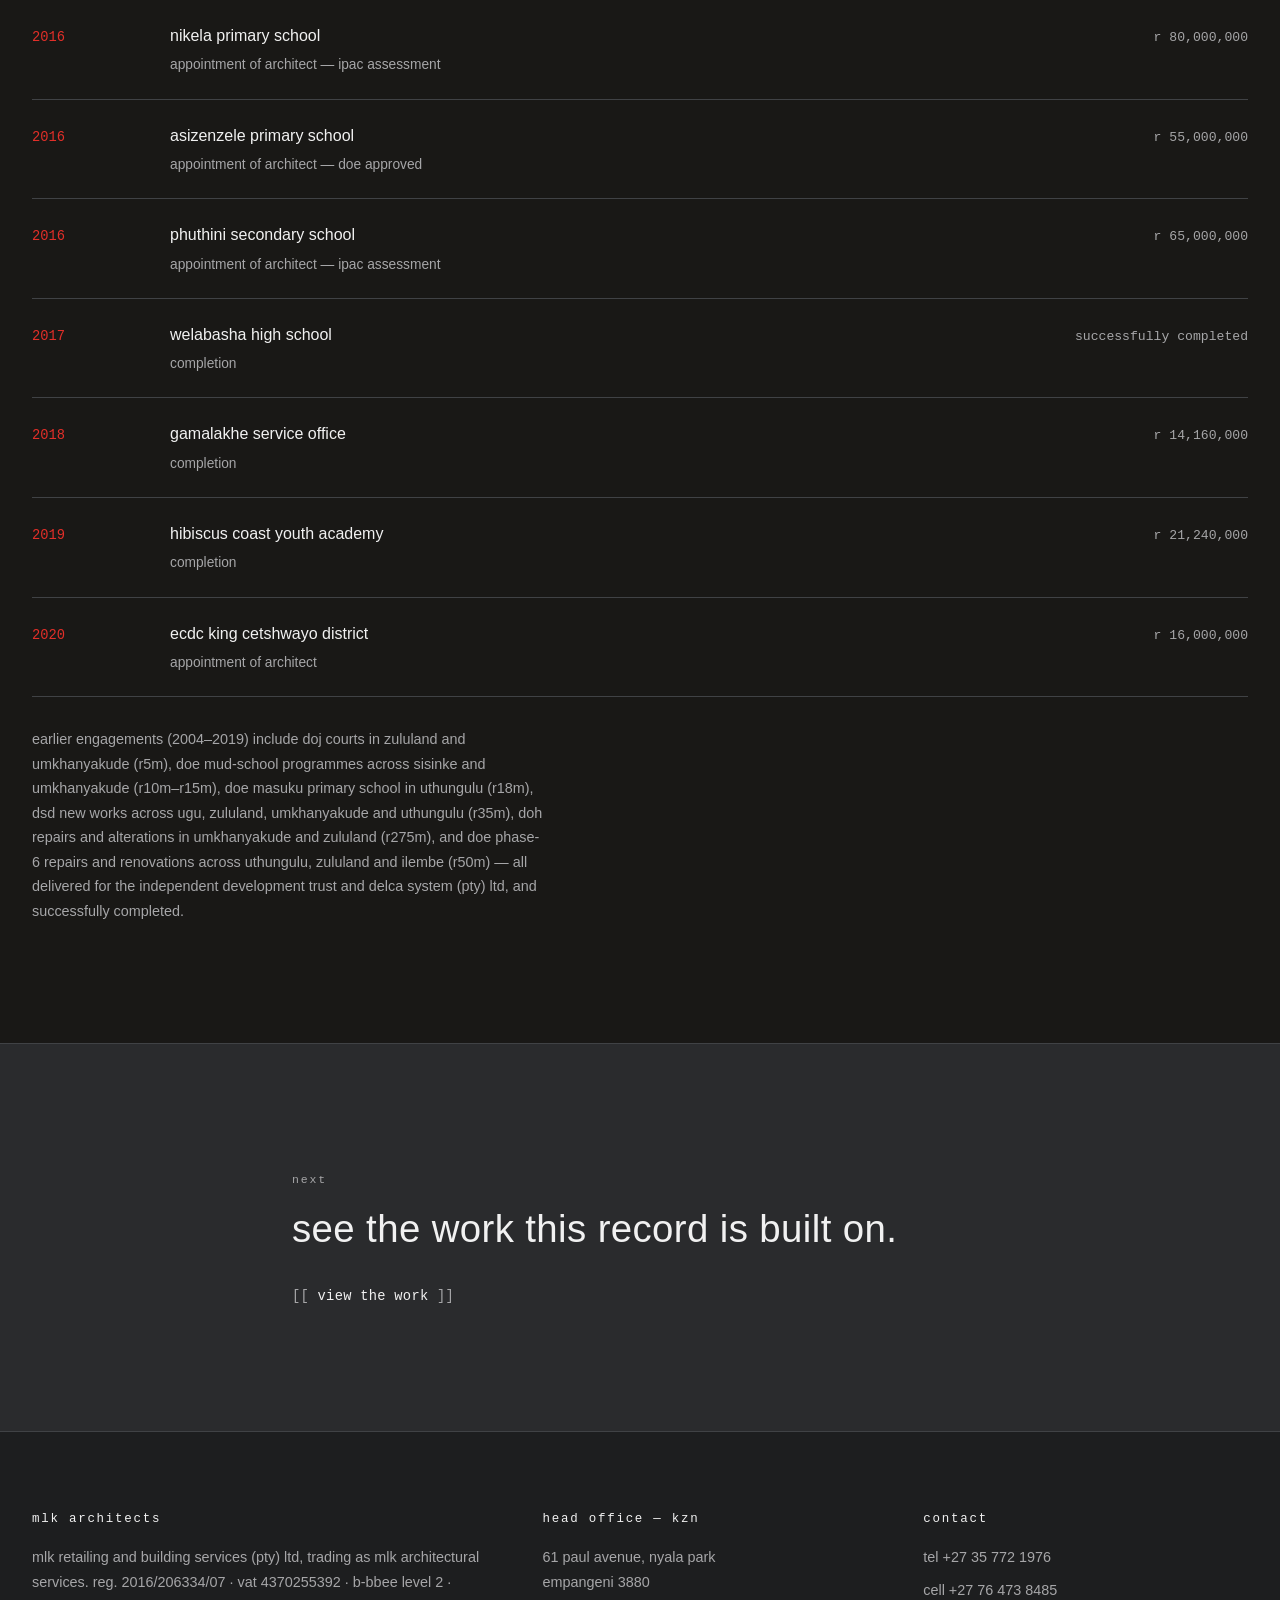
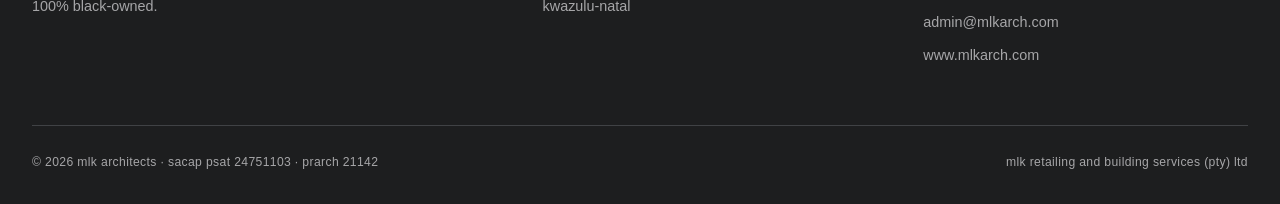
==== commit 03f180d7: "Use rainy-day Zulu render as studio page hero Co-Authored-By: Claude Opus 4.8 <noreply@anthropic.com" ====
--- a/about.html
+++ b/about.html
@@ -57,7 +57,7 @@
 <main>
 
   <section class="page-hero">
-    <img class="hero-bg" src="images/house-pool.jpg" alt="render of a recent mlk architects residential project">
+    <img class="hero-bg" src="images/zulu-rain.jpg" alt="moody rainy-day render of the zulu residence, a recent mlk architects home">
     <div class="wrap">
       <span class="label">the studio</span>
       <h1>a vision passed down, a practice carried forward.</h1>
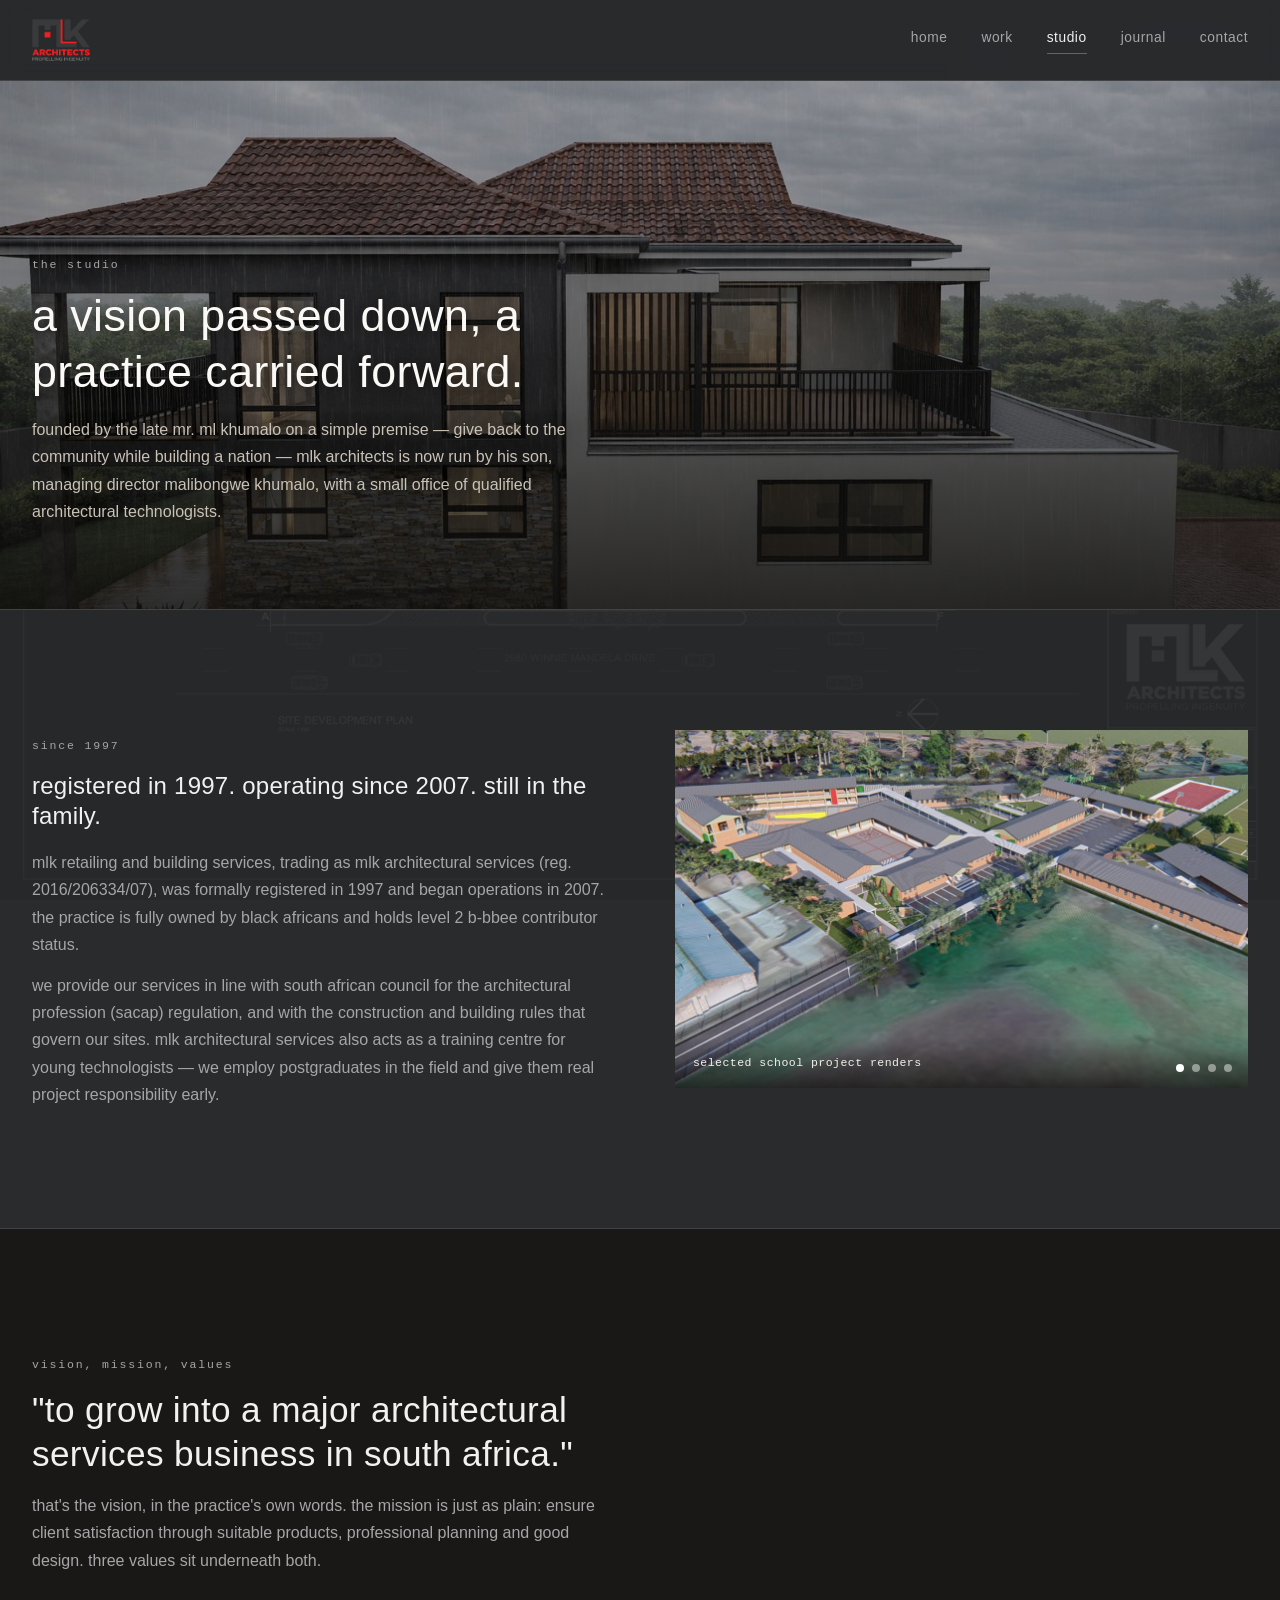
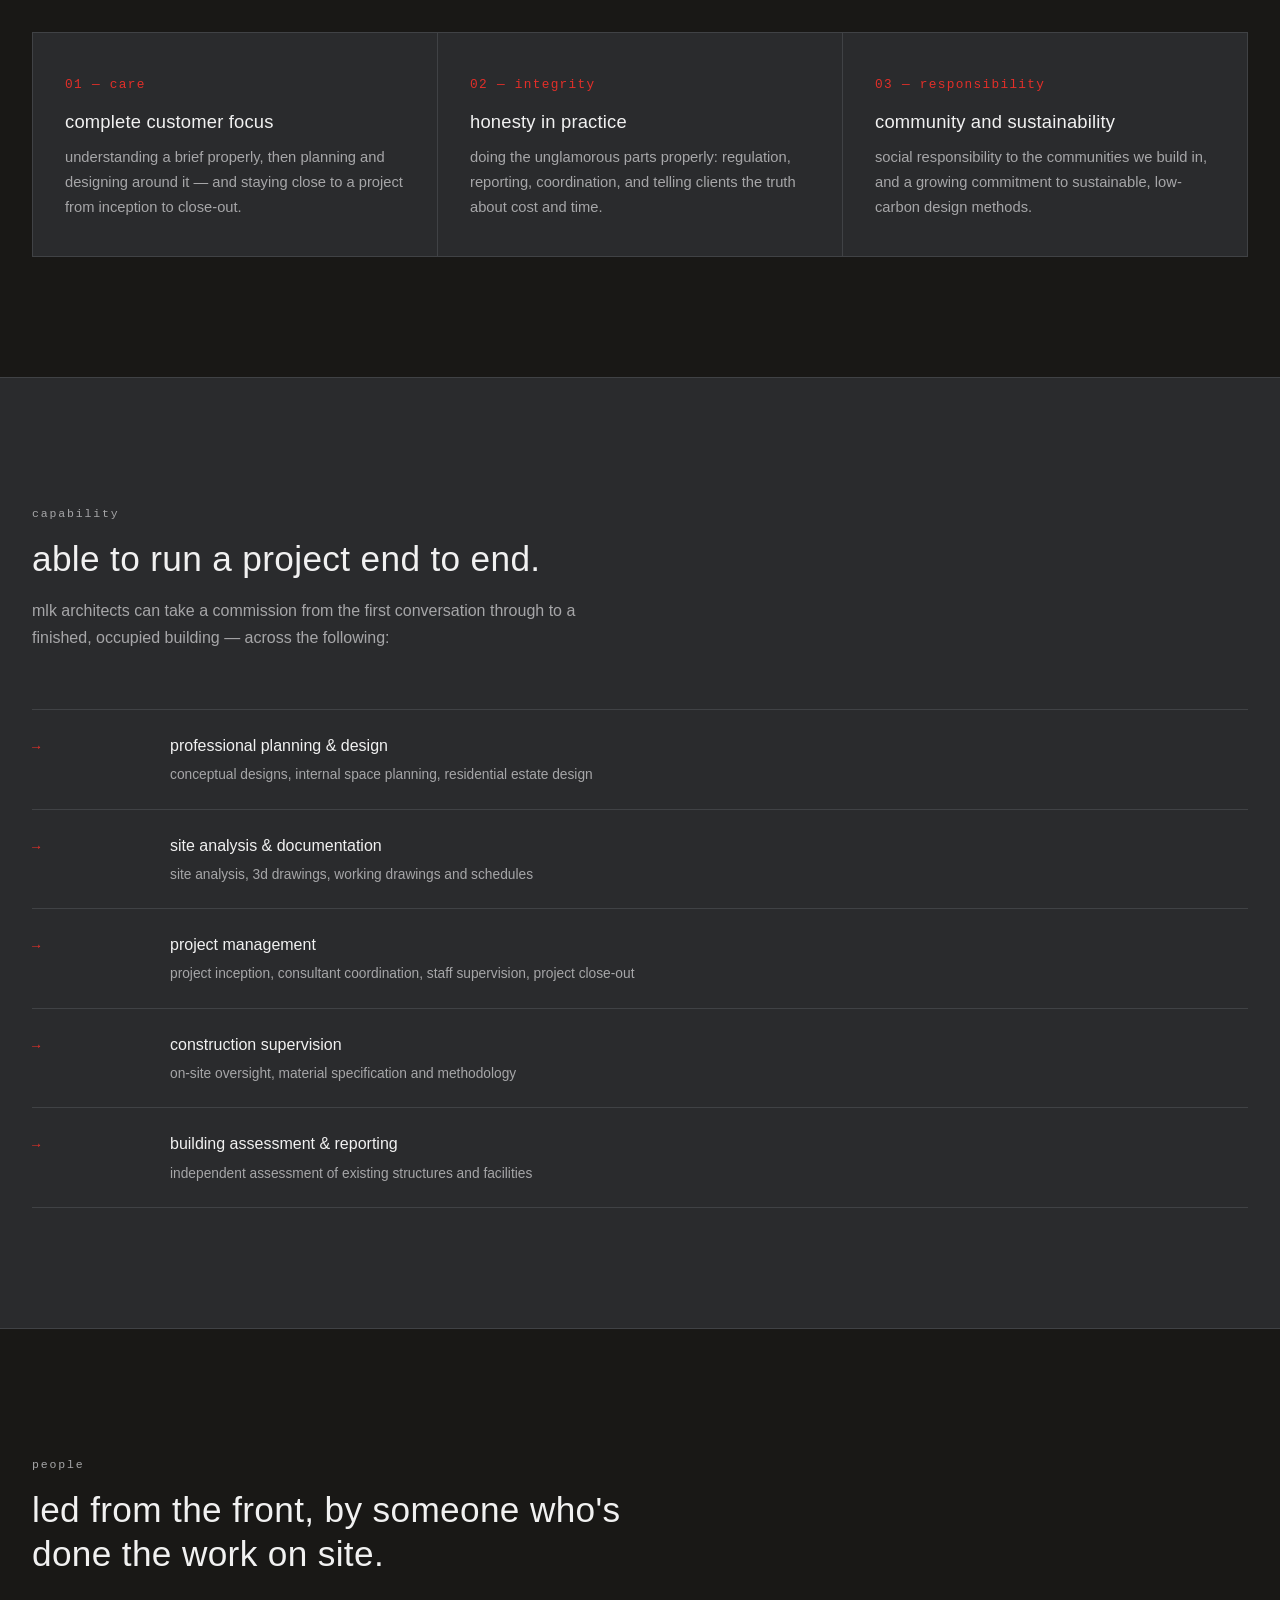
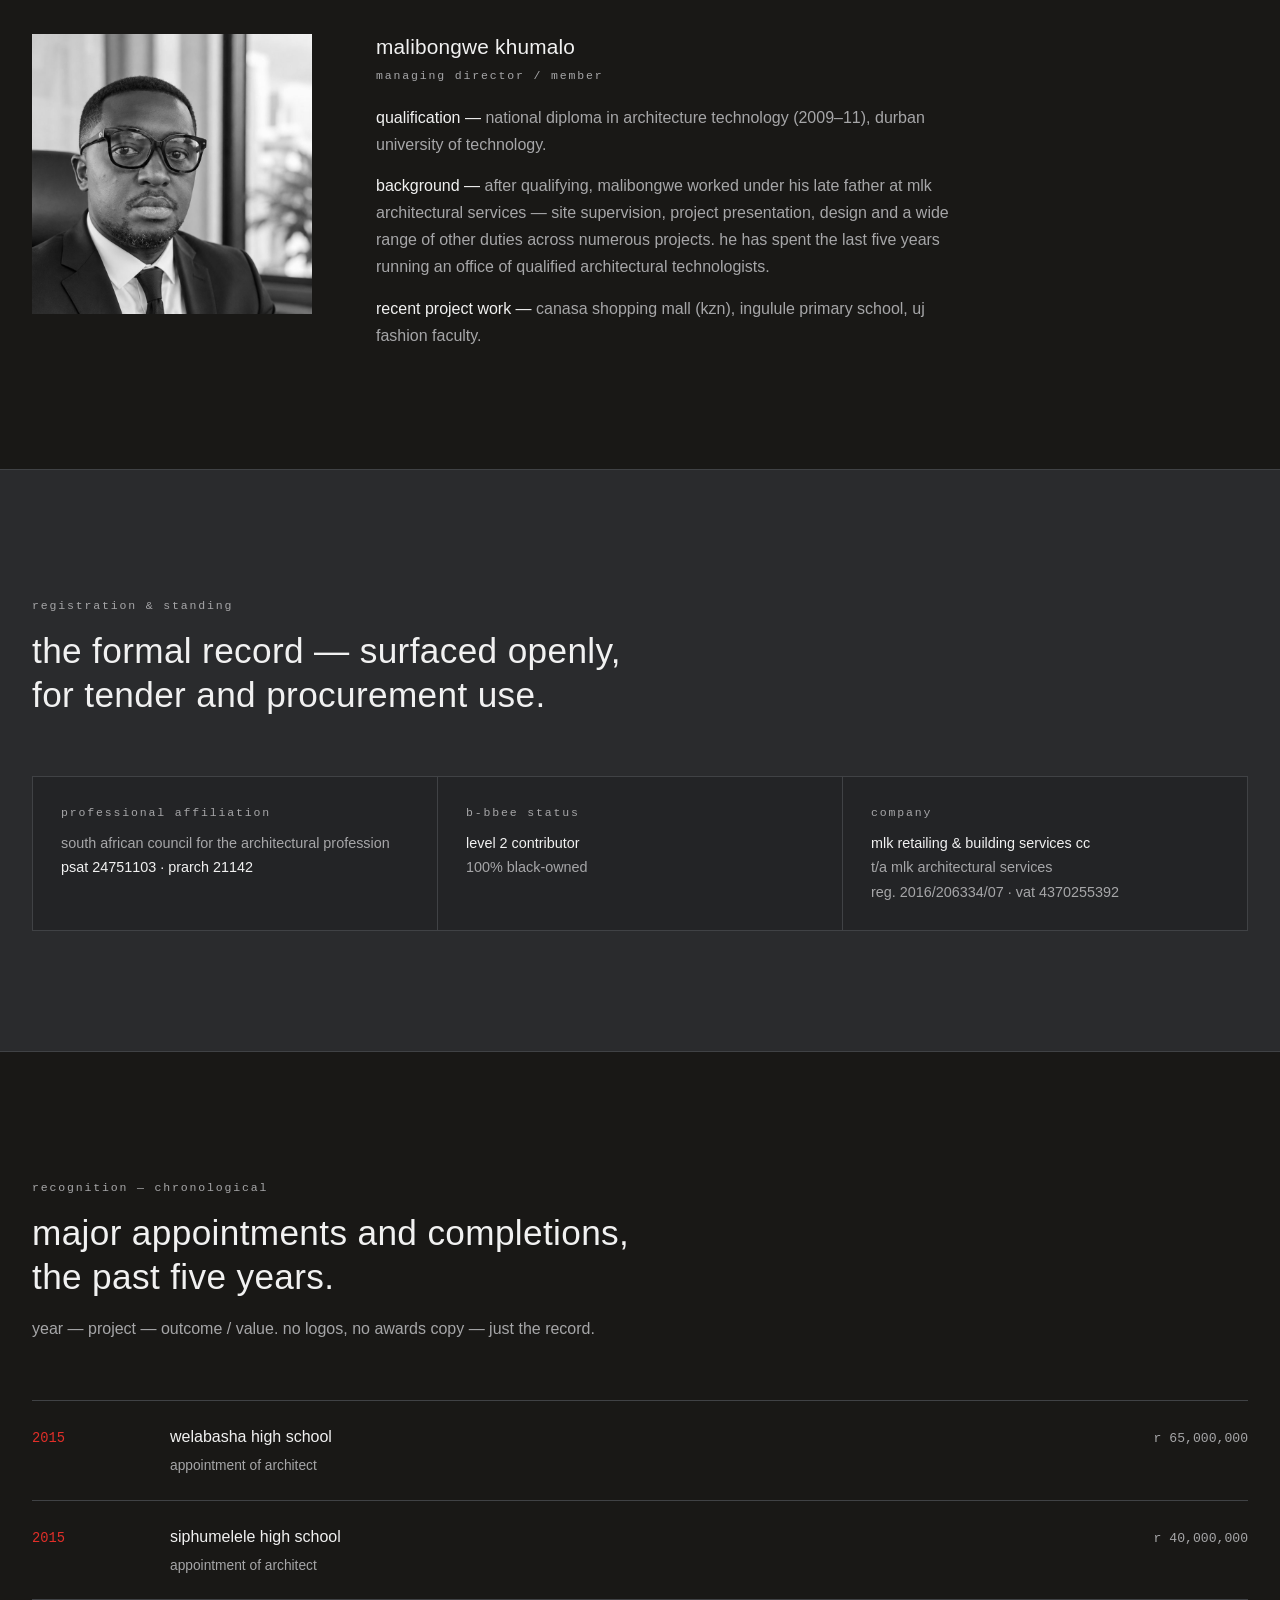
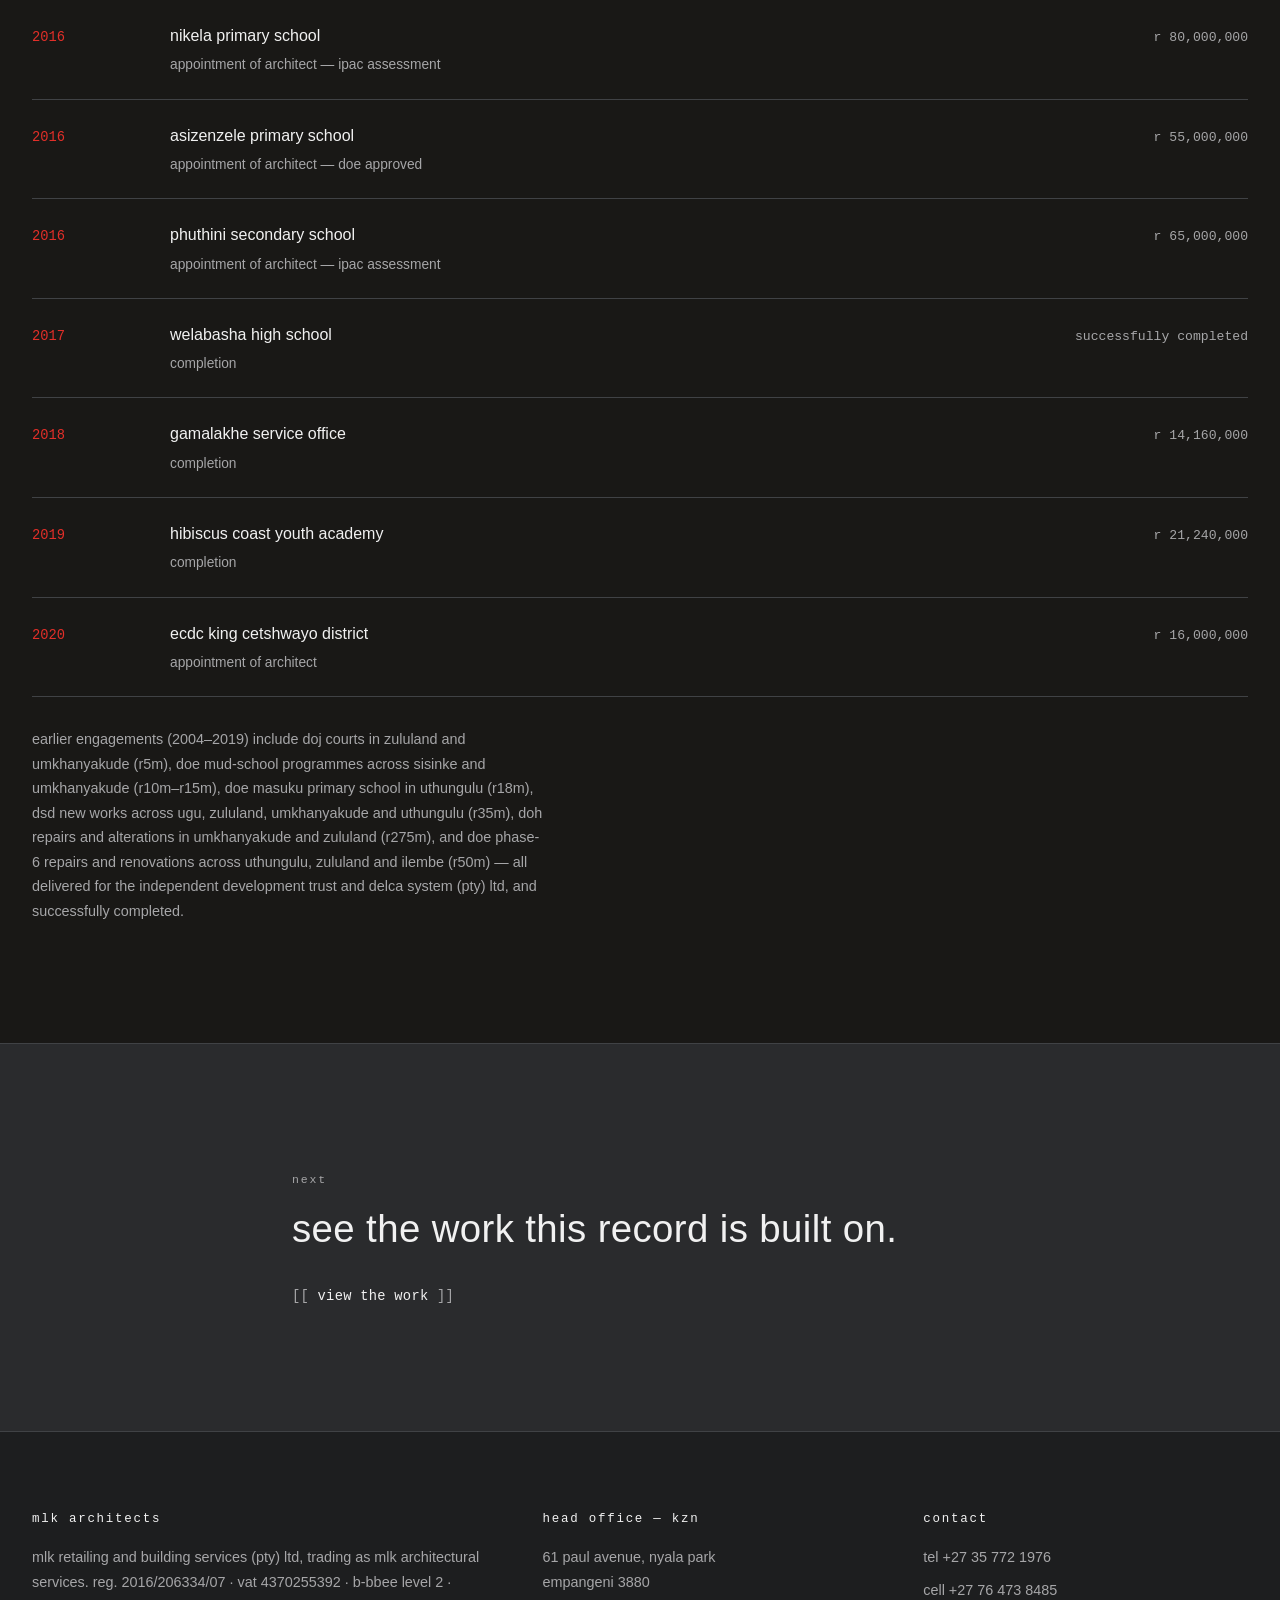
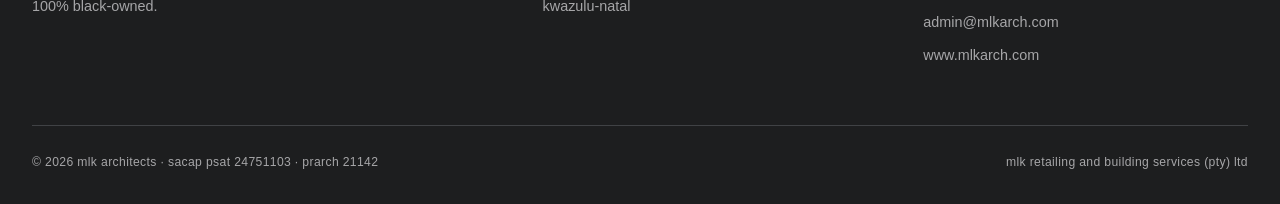
==== commit 91c34bc4: "Add real director portrait for Malibongwe Khumalo on studio page Co-Authored-By: Claude Opus 4.8 <no" ====
--- a/about.html
+++ b/about.html
@@ -162,7 +162,7 @@
       </div>
       <div class="person reveal">
         <div class="media square">
-          <img src="images/church-interior.jpg" alt="interior render of a community hall by mlk architects" loading="lazy">
+          <img src="images/malibongwe-khumalo.jpg" alt="malibongwe khumalo, managing director of mlk architects, at his desk" loading="lazy">
         </div>
         <div>
           <h3 style="font-size:1.3rem;">malibongwe khumalo</h3>
